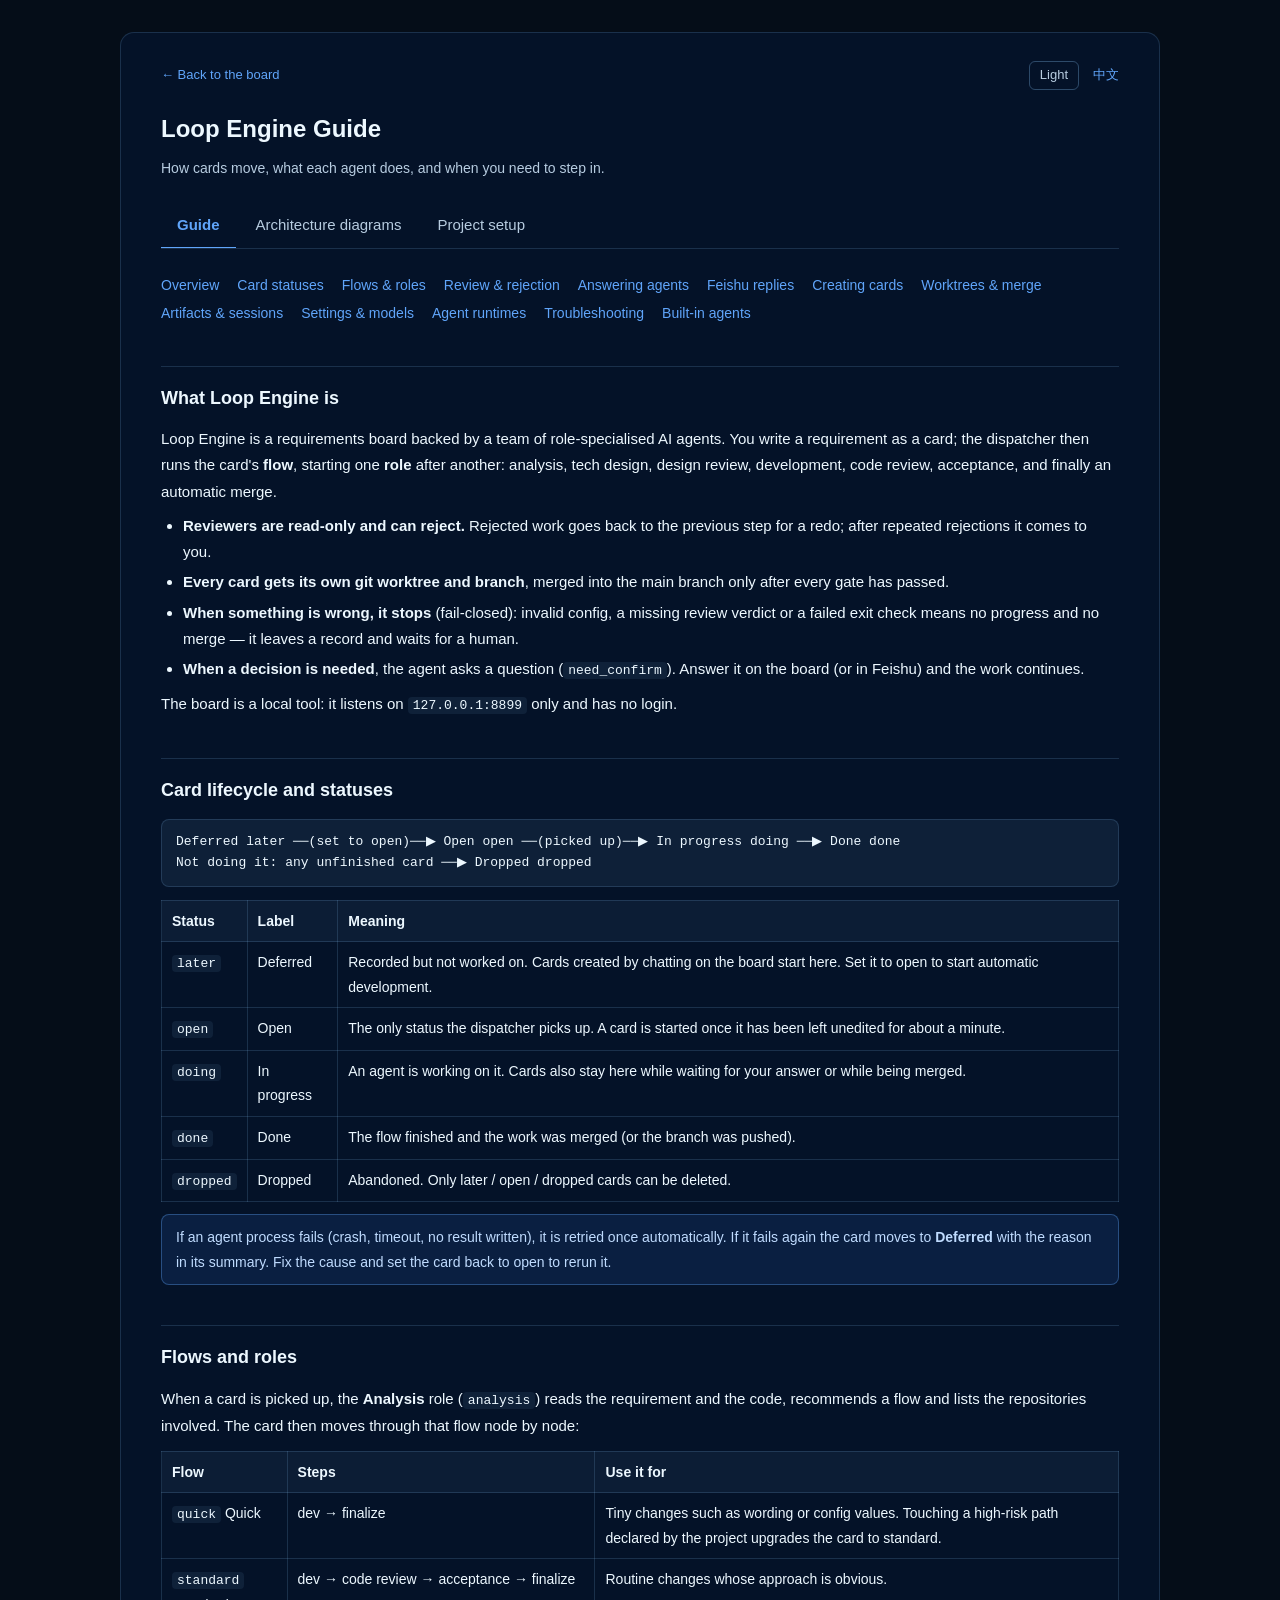
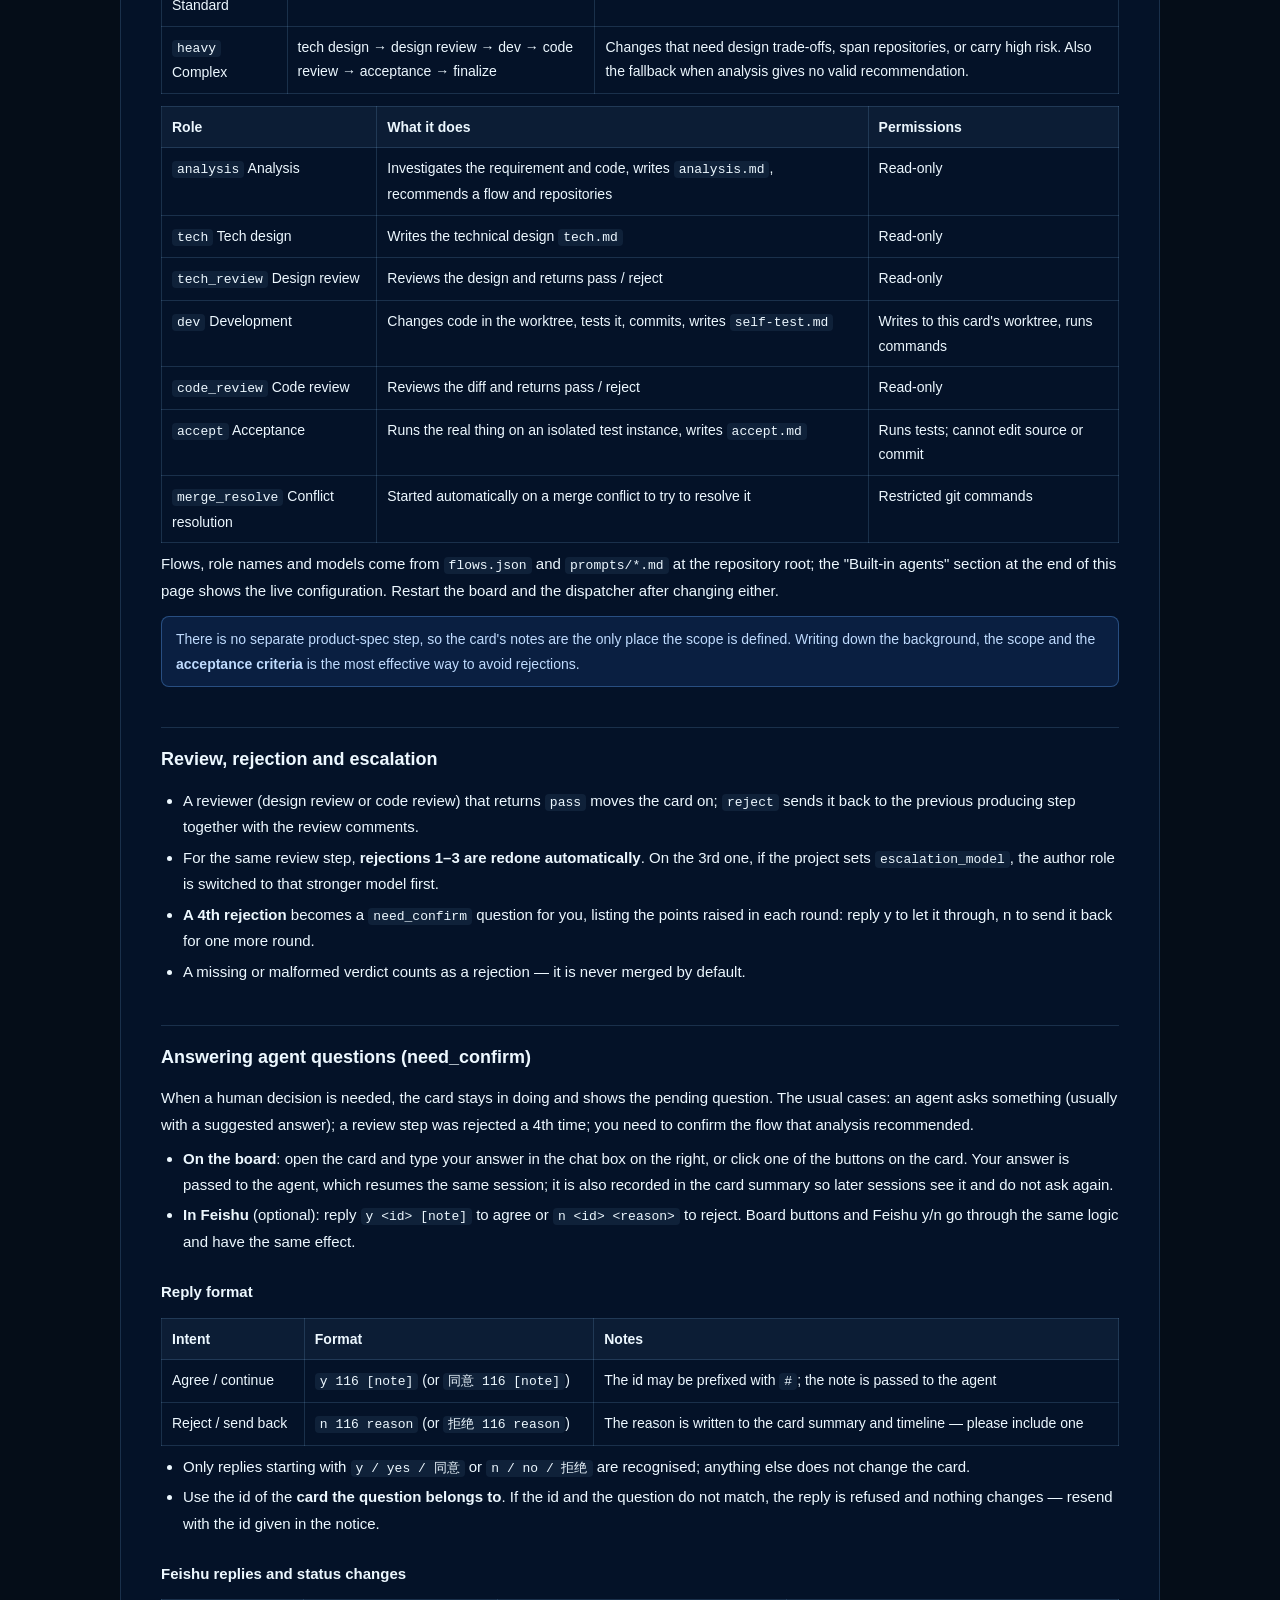
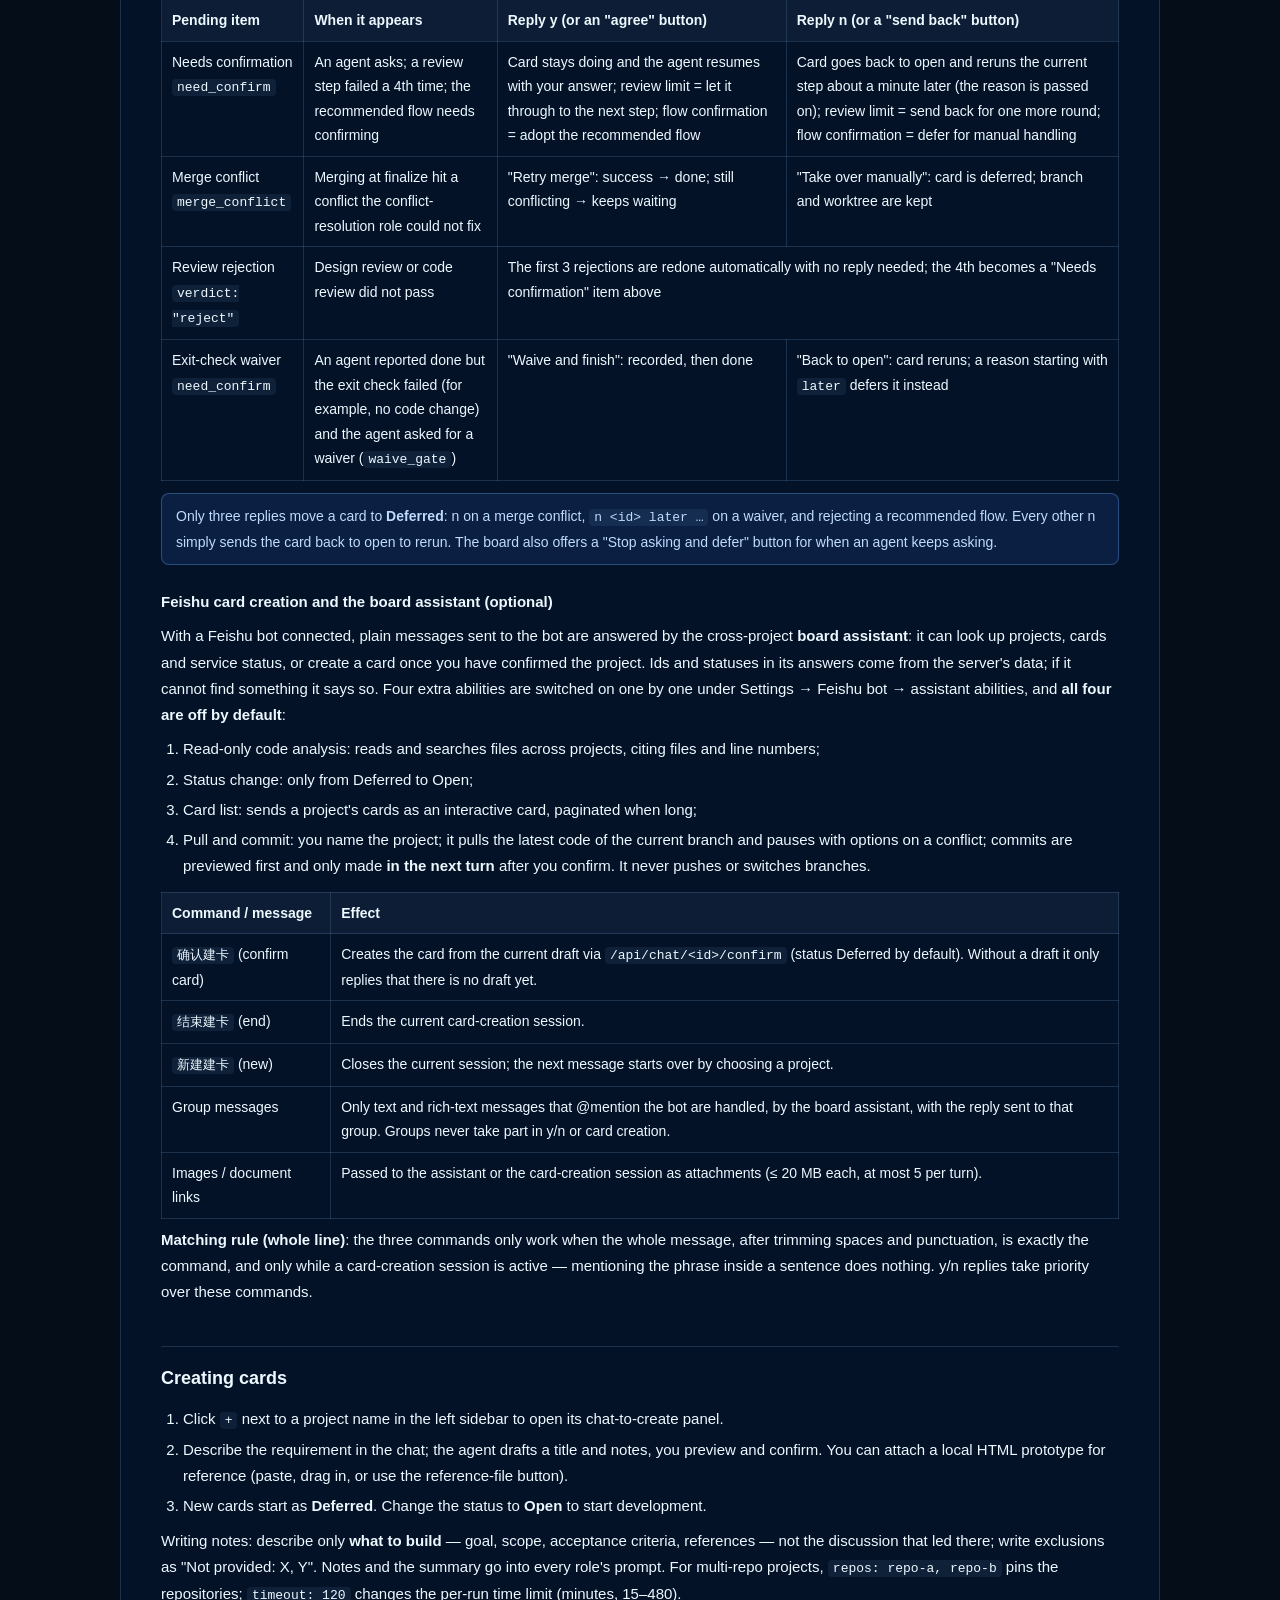
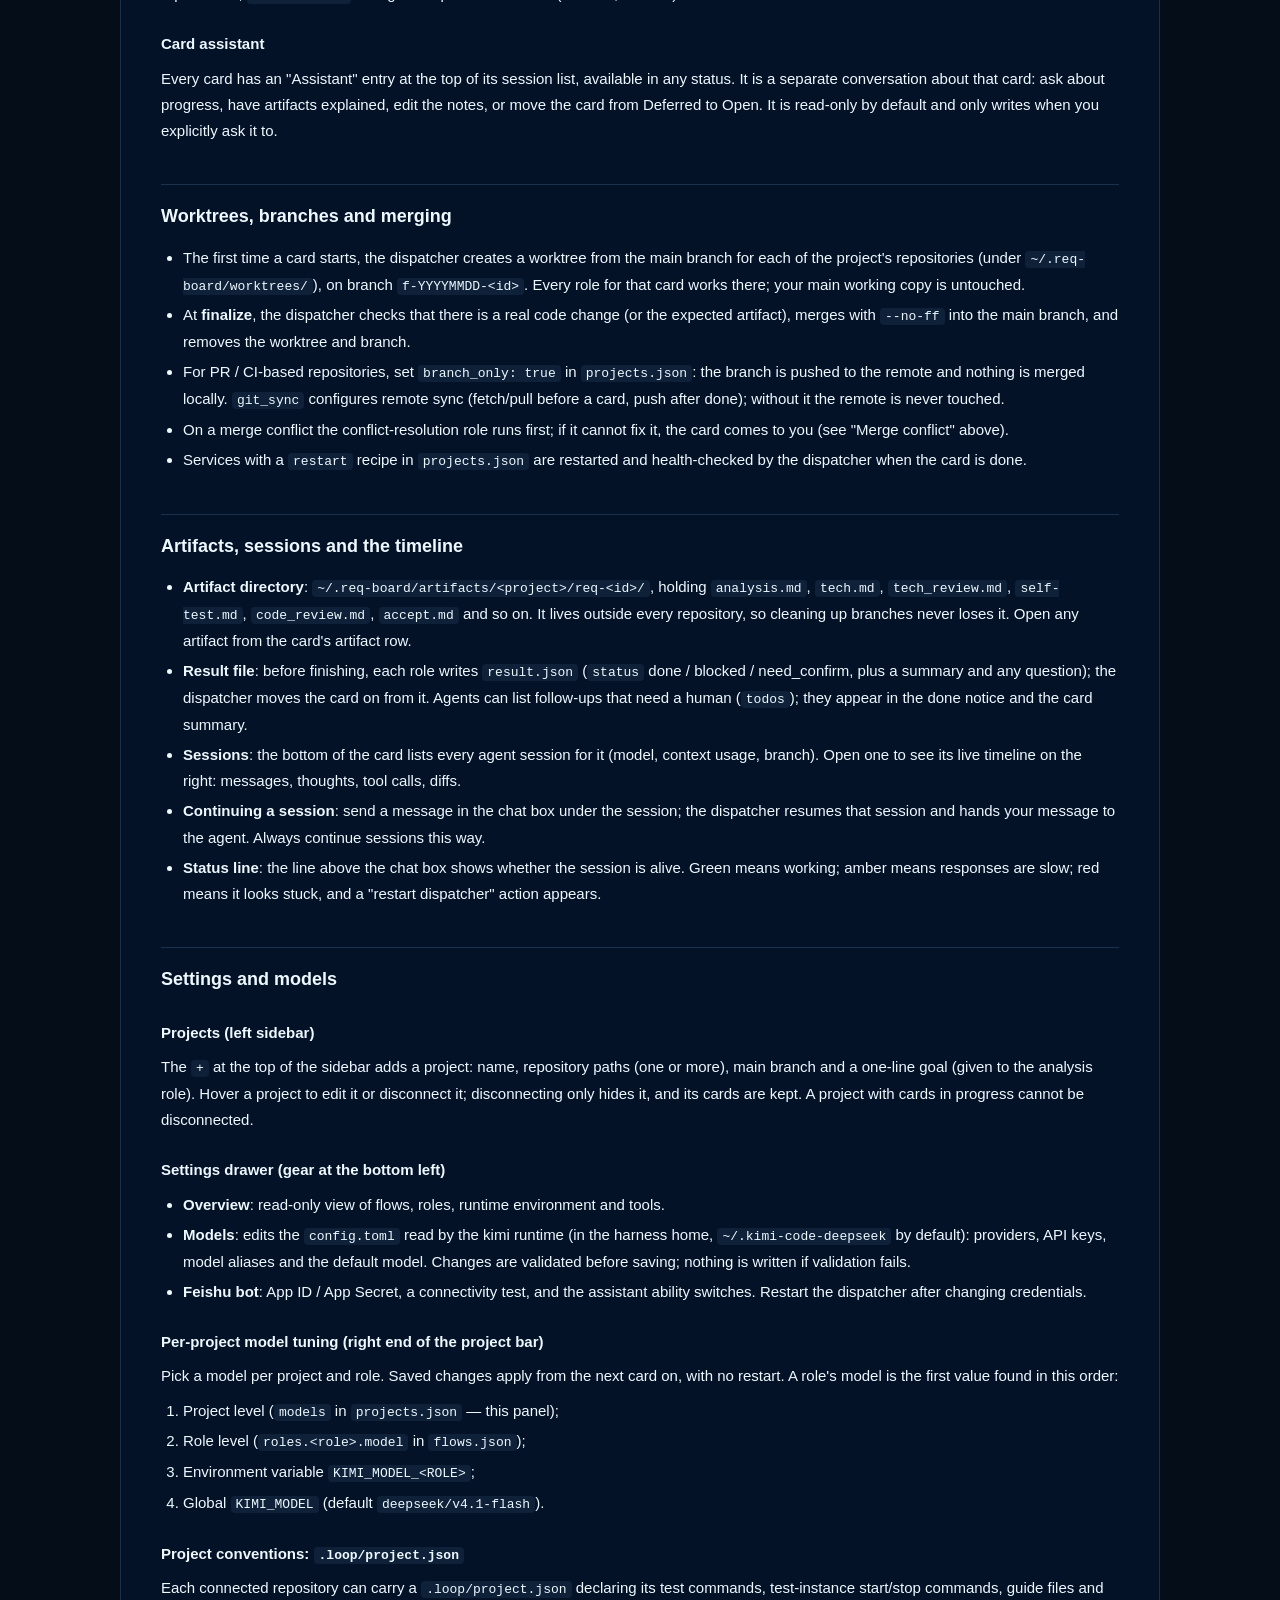
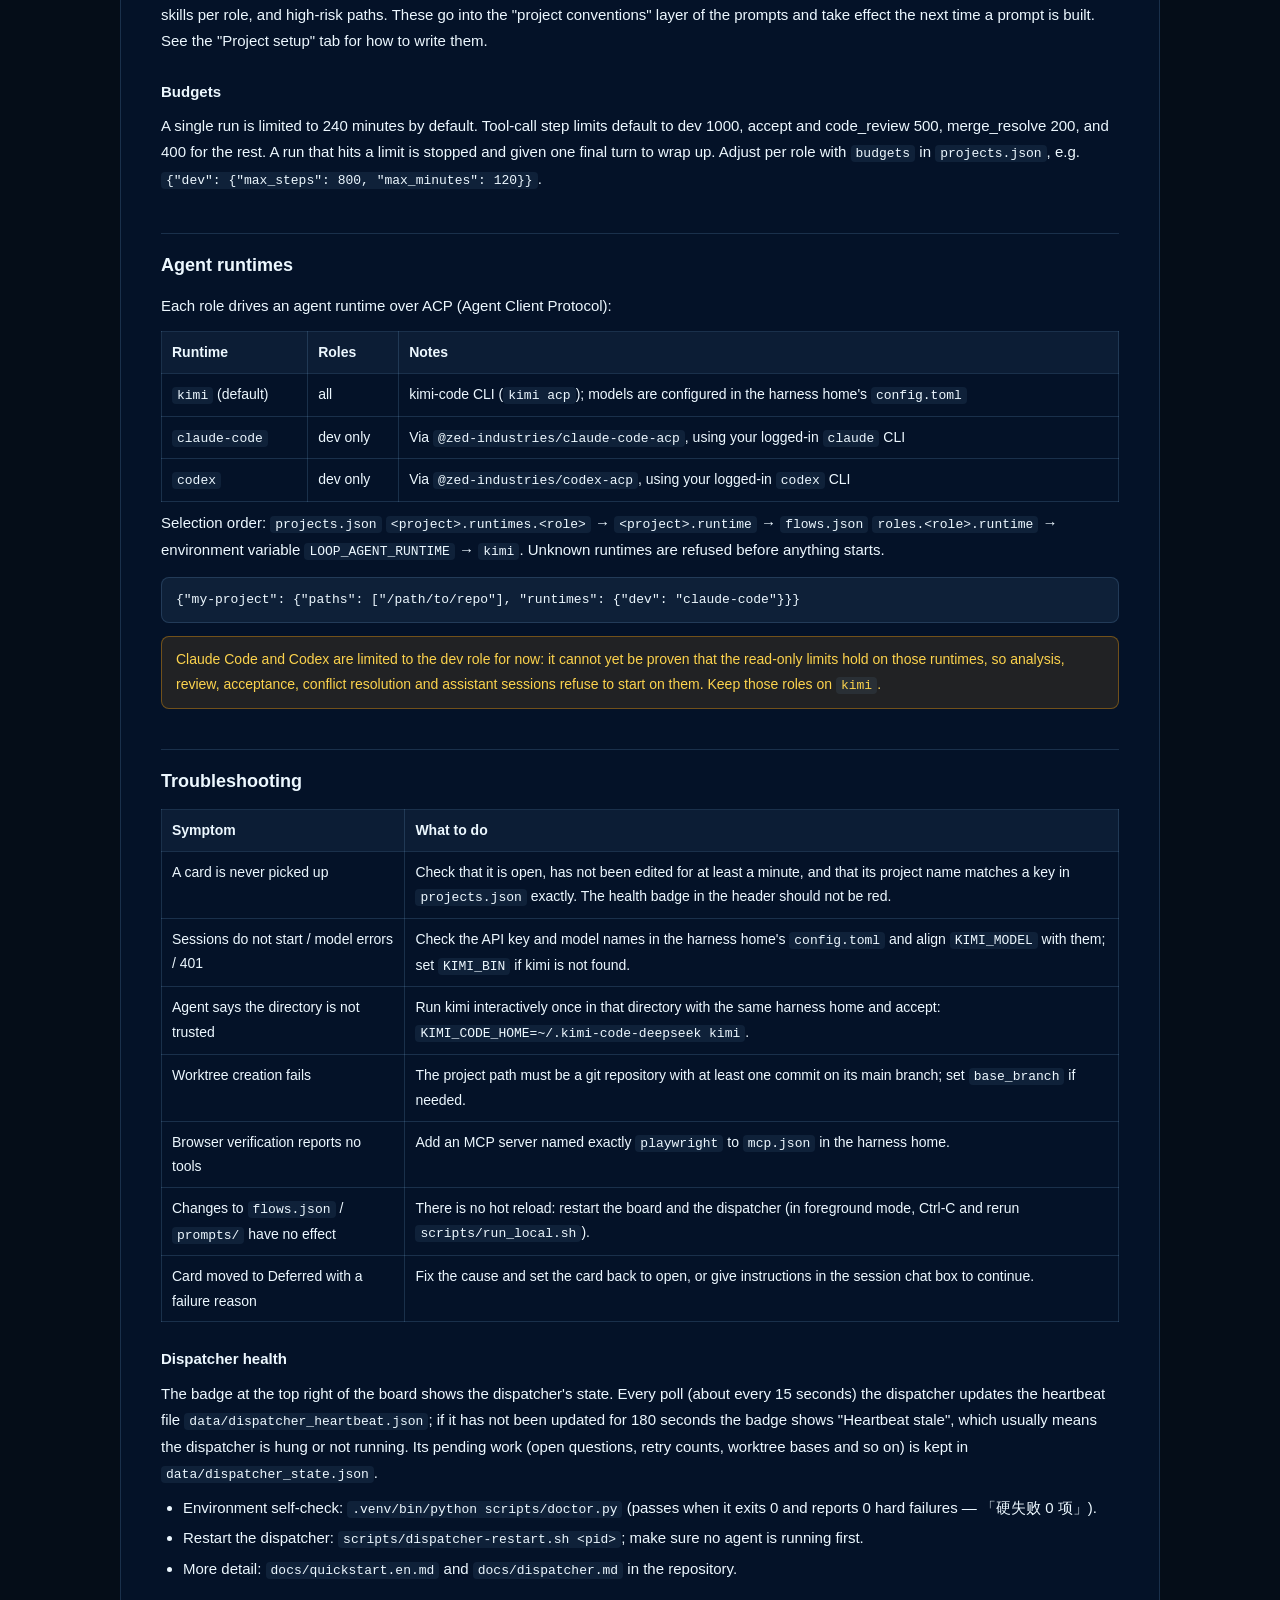
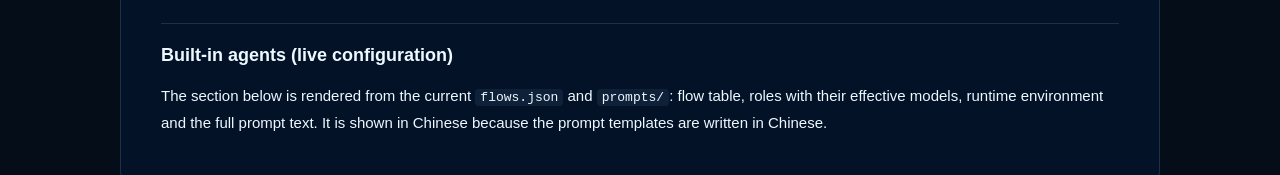
==== docs/guide.en.html @ 5ea54507 "重写操作指南与快速开始，新增英文版并让 /guide 按界面语言切换 - docs/guide.html 改为面向新用户的简明指南：卡片状态、三条流程与角色、评审打回与升级、   need_confi" ====
<!DOCTYPE html>
<html lang="en">
<head>
    <title>Loop Engine Guide</title>
    <meta charset="UTF-8">
    <meta name="viewport" content="width=device-width, initial-scale=1.0">
    <link rel="icon" href="data:,">
    <script>try{if(localStorage.getItem('reqBoardSkin')==='light')document.documentElement.dataset.skin='light';}catch(e){}</script>
    <style>
        /* 皮肤令牌：与看板一致——深色为默认，浅色由 localStorage.reqBoardSkin=light 切换（同一偏好键）。
           组件规则只经 var() 消费这里的令牌。 */
        :root {
            color-scheme: dark;
            --bg: #050d18;
            --surface: #041228;
            --border: rgba(141, 203, 255, 0.16);
            --border-strong: rgba(141, 203, 255, 0.3);
            --text: #edf8ff;
            --text-2: #b7cce0;
            --text-3: #718da7;
            --accent: #60a5fa;
            --accent-hover: #93c5fd;
            --on-accent: #ffffff;
            --code-bg: rgba(141, 203, 255, 0.08);
            --th-bg: rgba(141, 203, 255, 0.06);
            --note-bg: rgba(59, 130, 246, 0.12);
            --note-border: rgba(96, 165, 250, 0.35);
            --note-fg: #bfdbfe;
            --warn-bg: rgba(245, 158, 11, 0.12);
            --warn-border: rgba(245, 158, 11, 0.38);
            --warn-fg: #fcd34d;
        }
        :root[data-skin="light"] {
            color-scheme: light;
            --bg: #fafafa;
            --surface: #ffffff;
            --border: #e5e7eb;
            --border-strong: #d1d5db;
            --text: #111827;
            --text-2: #4b5563;
            --text-3: #9ca3af;
            --accent: #2563eb;
            --accent-hover: #1d4ed8;
            --code-bg: #f3f4f6;
            --th-bg: #f3f4f6;
            --note-bg: #eff6ff;
            --note-border: #bfdbfe;
            --note-fg: #1e40af;
            --warn-bg: #fffbeb;
            --warn-border: #fde68a;
            --warn-fg: #92400e;
        }
        * { box-sizing: border-box; }
        body {
            font-family: -apple-system, BlinkMacSystemFont, "Segoe UI", "PingFang SC", "Microsoft YaHei", sans-serif;
            background: var(--bg);
            color: var(--text);
            font-size: 15px;
            line-height: 1.75;
            margin: 0;
            padding: 32px 16px 64px;
        }
        .page {
            max-width: 1040px;
            margin: 0 auto;
            background: var(--surface);
            border: 1px solid var(--border);
            border-radius: 14px;
            padding: 28px 40px 40px;
        }
        .topbar { display: flex; align-items: center; justify-content: space-between; gap: 12px; flex-wrap: wrap; margin-bottom: 18px; font-size: 13px; }
        .topbar-right { display: flex; align-items: center; gap: 14px; }
        .skin-btn {
            font: inherit; font-size: 13px; color: var(--text-2); background: none; cursor: pointer;
            border: 1px solid var(--border-strong); border-radius: 6px; padding: 2px 10px;
        }
        .skin-btn:hover { color: var(--text); }
        h1 { font-size: 24px; margin: 0 0 6px; }
        .subtitle { color: var(--text-2); font-size: 14px; margin: 0 0 24px; }
        h2 {
            font-size: 18px;
            margin: 40px 0 12px;
            padding-top: 16px;
            border-top: 1px solid var(--border);
        }
        .tab-pane > h2:first-child { border-top: none; margin-top: 0; padding-top: 0; }
        h3 { font-size: 15px; margin: 24px 0 8px; }
        p { margin: 8px 0; }
        a { color: var(--accent); text-decoration: none; }
        a:hover { color: var(--accent-hover); text-decoration: underline; }
        table { width: 100%; border-collapse: collapse; margin: 12px 0 8px; font-size: 14px; }
        th, td { border: 1px solid var(--border); padding: 8px 10px; text-align: left; vertical-align: top; }
        th { background: var(--th-bg); font-weight: 600; white-space: nowrap; }
        /* 流程表（服务端注入，table.flows）「状态」列不折行 */
        .flows th:nth-child(4), .flows td:nth-child(4) { width: 76px; white-space: nowrap; }
        code {
            font-family: ui-monospace, SFMono-Regular, Menlo, Consolas, monospace;
            background: var(--code-bg);
            border-radius: 4px;
            padding: 1px 5px;
            font-size: 13px;
            overflow-wrap: break-word;
        }
        pre {
            background: var(--code-bg); border: 1px solid var(--border); border-radius: 8px;
            padding: 12px 14px; overflow-x: auto; line-height: 1.6; font-size: 13px; white-space: pre-wrap;
        }
        pre code { padding: 0; background: none; overflow-wrap: normal; }
        details { margin: 10px 0; }
        summary { cursor: pointer; font-weight: 600; }
        ul, ol { margin: 8px 0 8px 22px; padding: 0; }
        li { margin: 4px 0; }
        .note, .warn { border-radius: 8px; padding: 10px 14px; margin: 12px 0; font-size: 14px; border: 1px solid; }
        .note { background: var(--note-bg); border-color: var(--note-border); color: var(--note-fg); }
        .warn { background: var(--warn-bg); border-color: var(--warn-border); color: var(--warn-fg); }
        .toc { display: flex; flex-wrap: wrap; gap: 4px 18px; margin: 0 0 8px; font-size: 14px; }
        .lifecycle { font-family: ui-monospace, SFMono-Regular, Menlo, Consolas, monospace; white-space: pre; }
        /* 页内 tab：指南 / 架构图 / 项目配置 */
        .tabs { display: flex; gap: 4px; border-bottom: 1px solid var(--border); margin: 0 0 24px; overflow-x: auto; }
        .tab-btn {
            font: inherit; font-size: 15px; color: var(--text-2);
            background: none; border: none; border-bottom: 2px solid transparent;
            padding: 8px 16px; margin-bottom: -1px; cursor: pointer; flex-shrink: 0;
        }
        .tab-btn:hover { color: var(--text); }
        .tab-btn[aria-selected="true"] { color: var(--accent); border-bottom-color: var(--accent); font-weight: 600; }
        .tab-btn:focus-visible, .sub-btn:focus-visible, .skin-btn:focus-visible { outline: 2px solid var(--accent); outline-offset: 2px; }
        .tab-pane[hidden] { display: none; }
        .sub-tabs { display: flex; gap: 8px; margin: 0 0 12px; }
        .sub-btn {
            font: inherit; font-size: 13px; color: var(--text-2); background: var(--code-bg);
            border: 1px solid var(--border); border-radius: 6px; padding: 4px 12px; cursor: pointer;
        }
        .sub-btn[aria-pressed="true"] { color: var(--on-accent); background: var(--accent); border-color: var(--accent); }
        .diagram-frame {
            width: 100%; height: calc(100vh - 230px); min-height: 560px;
            border: 1px solid var(--border); border-radius: 8px; background: var(--surface);
        }
        .table-scroll { overflow-x: auto; }
        .prompt-guide table { min-width: 640px; }
        @media (max-width: 720px) {
            body { padding: 16px 0 32px; }
            .page { padding: 20px 16px 32px; border-radius: 0; border-left: none; border-right: none; }
            th, td { padding: 6px 8px; }
            .tabs { flex-wrap: wrap; }
            table { display: block; overflow-x: auto; }
        }
        /* 英文版：服务端注入的中文版块标题降为副标题，正文标题用上方英文 h2 */
        #agents { font-size: 13px; font-weight: 500; color: var(--text-3); border-top: none; margin: 0 0 12px; padding-top: 0; }
    </style>
</head>
<body>
    <div class="page">
        <div class="topbar">
            <a href="/">← Back to the board</a>
            <div class="topbar-right">
                <button class="skin-btn" id="skinBtn" type="button" data-light="Light" data-dark="Dark" aria-label="Toggle light / dark">Light</button>
                <a id="langLink" href="/guide?lang=zh" hreflang="zh-CN" lang="zh-CN">中文</a>
            </div>
        </div>
        <h1>Loop Engine Guide</h1>
        <p class="subtitle">How cards move, what each agent does, and when you need to step in.</p>

        <div class="tabs" role="tablist" aria-label="Guide contents">
            <button class="tab-btn" id="tab-guide" role="tab" aria-selected="true" aria-controls="pane-guide" type="button">Guide</button>
            <button class="tab-btn" id="tab-diagrams" role="tab" aria-selected="false" aria-controls="pane-diagrams" type="button">Architecture diagrams</button>
            <button class="tab-btn" id="tab-prompts" role="tab" aria-selected="false" aria-controls="pane-prompts" type="button">Project setup</button>
        </div>

        <div class="tab-pane" id="pane-guide" role="tabpanel" aria-labelledby="tab-guide">
        <nav class="toc" aria-label="Contents">
            <a href="#intro">Overview</a><a href="#status">Card statuses</a><a href="#flows-roles">Flows &amp; roles</a>
            <a href="#review">Review &amp; rejection</a><a href="#confirm">Answering agents</a><a href="#flow">Feishu replies</a>
            <a href="#create">Creating cards</a><a href="#merge">Worktrees &amp; merge</a><a href="#view">Artifacts &amp; sessions</a>
            <a href="#config">Settings &amp; models</a><a href="#runtimes">Agent runtimes</a><a href="#troubleshooting">Troubleshooting</a>
            <a href="#agents-live">Built-in agents</a>
        </nav>

        <h2 id="intro">What Loop Engine is</h2>
        <p>Loop Engine is a requirements board backed by a team of role-specialised AI agents. You write a requirement as a card; the dispatcher then runs the card's <b>flow</b>, starting one <b>role</b> after another: analysis, tech design, design review, development, code review, acceptance, and finally an automatic merge.</p>
        <ul>
            <li><b>Reviewers are read-only and can reject.</b> Rejected work goes back to the previous step for a redo; after repeated rejections it comes to you.</li>
            <li><b>Every card gets its own git worktree and branch</b>, merged into the main branch only after every gate has passed.</li>
            <li><b>When something is wrong, it stops</b> (fail-closed): invalid config, a missing review verdict or a failed exit check means no progress and no merge — it leaves a record and waits for a human.</li>
            <li><b>When a decision is needed</b>, the agent asks a question (<code>need_confirm</code>). Answer it on the board (or in Feishu) and the work continues.</li>
        </ul>
        <p>The board is a local tool: it listens on <code>127.0.0.1:8899</code> only and has no login.</p>

        <h2 id="status">Card lifecycle and statuses</h2>
        <pre class="lifecycle">Deferred later ──(set to open)──▶ Open open ──(picked up)──▶ In progress doing ──▶ Done done
Not doing it: any unfinished card ──▶ Dropped dropped</pre>
        <table>
            <tr><th>Status</th><th>Label</th><th>Meaning</th></tr>
            <tr><td><code>later</code></td><td>Deferred</td><td>Recorded but not worked on. Cards created by chatting on the board start here. Set it to open to start automatic development.</td></tr>
            <tr><td><code>open</code></td><td>Open</td><td>The only status the dispatcher picks up. A card is started once it has been left unedited for about a minute.</td></tr>
            <tr><td><code>doing</code></td><td>In progress</td><td>An agent is working on it. Cards also stay here while waiting for your answer or while being merged.</td></tr>
            <tr><td><code>done</code></td><td>Done</td><td>The flow finished and the work was merged (or the branch was pushed).</td></tr>
            <tr><td><code>dropped</code></td><td>Dropped</td><td>Abandoned. Only later / open / dropped cards can be deleted.</td></tr>
        </table>
        <div class="note">If an agent process fails (crash, timeout, no result written), it is retried once automatically. If it fails again the card moves to <b>Deferred</b> with the reason in its summary. Fix the cause and set the card back to open to rerun it.</div>

        <h2 id="flows-roles">Flows and roles</h2>
        <p>When a card is picked up, the <b>Analysis</b> role (<code>analysis</code>) reads the requirement and the code, recommends a flow and lists the repositories involved. The card then moves through that flow node by node:</p>
        <table>
            <tr><th>Flow</th><th>Steps</th><th>Use it for</th></tr>
            <tr><td><code>quick</code> Quick</td><td>dev → finalize</td><td>Tiny changes such as wording or config values. Touching a high-risk path declared by the project upgrades the card to standard.</td></tr>
            <tr><td><code>standard</code> Standard</td><td>dev → code review → acceptance → finalize</td><td>Routine changes whose approach is obvious.</td></tr>
            <tr><td><code>heavy</code> Complex</td><td>tech design → design review → dev → code review → acceptance → finalize</td><td>Changes that need design trade-offs, span repositories, or carry high risk. Also the fallback when analysis gives no valid recommendation.</td></tr>
        </table>
        <table>
            <tr><th>Role</th><th>What it does</th><th>Permissions</th></tr>
            <tr><td><code>analysis</code> Analysis</td><td>Investigates the requirement and code, writes <code>analysis.md</code>, recommends a flow and repositories</td><td>Read-only</td></tr>
            <tr><td><code>tech</code> Tech design</td><td>Writes the technical design <code>tech.md</code></td><td>Read-only</td></tr>
            <tr><td><code>tech_review</code> Design review</td><td>Reviews the design and returns pass / reject</td><td>Read-only</td></tr>
            <tr><td><code>dev</code> Development</td><td>Changes code in the worktree, tests it, commits, writes <code>self-test.md</code></td><td>Writes to this card's worktree, runs commands</td></tr>
            <tr><td><code>code_review</code> Code review</td><td>Reviews the diff and returns pass / reject</td><td>Read-only</td></tr>
            <tr><td><code>accept</code> Acceptance</td><td>Runs the real thing on an isolated test instance, writes <code>accept.md</code></td><td>Runs tests; cannot edit source or commit</td></tr>
            <tr><td><code>merge_resolve</code> Conflict resolution</td><td>Started automatically on a merge conflict to try to resolve it</td><td>Restricted git commands</td></tr>
        </table>
        <p>Flows, role names and models come from <code>flows.json</code> and <code>prompts/*.md</code> at the repository root; the "Built-in agents" section at the end of this page shows the live configuration. Restart the board and the dispatcher after changing either.</p>
        <div class="note">There is no separate product-spec step, so the card's notes are the only place the scope is defined. Writing down the background, the scope and the <b>acceptance criteria</b> is the most effective way to avoid rejections.</div>

        <h2 id="review">Review, rejection and escalation</h2>
        <ul>
            <li>A reviewer (design review or code review) that returns <code>pass</code> moves the card on; <code>reject</code> sends it back to the previous producing step together with the review comments.</li>
            <li>For the same review step, <b>rejections 1–3 are redone automatically</b>. On the 3rd one, if the project sets <code>escalation_model</code>, the author role is switched to that stronger model first.</li>
            <li><b>A 4th rejection</b> becomes a <code>need_confirm</code> question for you, listing the points raised in each round: reply y to let it through, n to send it back for one more round.</li>
            <li>A missing or malformed verdict counts as a rejection — it is never merged by default.</li>
        </ul>

        <h2 id="confirm">Answering agent questions (need_confirm)</h2>
        <p>When a human decision is needed, the card stays in doing and shows the pending question. The usual cases: an agent asks something (usually with a suggested answer); a review step was rejected a 4th time; you need to confirm the flow that analysis recommended.</p>
        <ul>
            <li><b>On the board</b>: open the card and type your answer in the chat box on the right, or click one of the buttons on the card. Your answer is passed to the agent, which resumes the same session; it is also recorded in the card summary so later sessions see it and do not ask again.</li>
            <li><b>In Feishu</b> (optional): reply <code>y &lt;id&gt; [note]</code> to agree or <code>n &lt;id&gt; &lt;reason&gt;</code> to reject. Board buttons and Feishu y/n go through the same logic and have the same effect.</li>
        </ul>
        <h3 id="format">Reply format</h3>
        <table>
            <tr><th>Intent</th><th>Format</th><th>Notes</th></tr>
            <tr><td>Agree / continue</td><td><code>y 116 [note]</code> (or <code>同意 116 [note]</code>)</td><td>The id may be prefixed with <code>#</code>; the note is passed to the agent</td></tr>
            <tr><td>Reject / send back</td><td><code>n 116 reason</code> (or <code>拒绝 116 reason</code>)</td><td>The reason is written to the card summary and timeline — please include one</td></tr>
        </table>
        <ul>
            <li>Only replies starting with <code>y / yes / 同意</code> or <code>n / no / 拒绝</code> are recognised; anything else does not change the card.</li>
            <li>Use the id of the <b>card the question belongs to</b>. If the id and the question do not match, the reply is refused and nothing changes — resend with the id given in the notice.</li>
        </ul>

        <h3 id="flow">Feishu replies and status changes</h3>
        <table>
            <tr><th>Pending item</th><th>When it appears</th><th>Reply y (or an "agree" button)</th><th>Reply n (or a "send back" button)</th></tr>
            <tr>
                <td>Needs confirmation<br><code>need_confirm</code></td>
                <td>An agent asks; a review step failed a 4th time; the recommended flow needs confirming</td>
                <td>Card stays doing and the agent resumes with your answer; review limit = let it through to the next step; flow confirmation = adopt the recommended flow</td>
                <td>Card goes back to open and reruns the current step about a minute later (the reason is passed on); review limit = send back for one more round; flow confirmation = defer for manual handling</td>
            </tr>
            <tr>
                <td>Merge conflict<br><code>merge_conflict</code></td>
                <td>Merging at finalize hit a conflict the conflict-resolution role could not fix</td>
                <td>"Retry merge": success → done; still conflicting → keeps waiting</td>
                <td>"Take over manually": card is deferred; branch and worktree are kept</td>
            </tr>
            <tr>
                <td>Review rejection<br><code>verdict: "reject"</code></td>
                <td>Design review or code review did not pass</td>
                <td colspan="2">The first 3 rejections are redone automatically with no reply needed; the 4th becomes a "Needs confirmation" item above</td>
            </tr>
            <tr>
                <td>Exit-check waiver<br><code>need_confirm</code></td>
                <td>An agent reported done but the exit check failed (for example, no code change) and the agent asked for a waiver (<code>waive_gate</code>)</td>
                <td>"Waive and finish": recorded, then done</td>
                <td>"Back to open": card reruns; a reason starting with <code>later</code> defers it instead</td>
            </tr>
        </table>
        <div class="note">Only three replies move a card to <b>Deferred</b>: n on a merge conflict, <code>n &lt;id&gt; later …</code> on a waiver, and rejecting a recommended flow. Every other n simply sends the card back to open to rerun. The board also offers a "Stop asking and defer" button for when an agent keeps asking.</div>

        <h3 id="feishu-chat">Feishu card creation and the board assistant (optional)</h3>
        <p>With a Feishu bot connected, plain messages sent to the bot are answered by the cross-project <b>board assistant</b>: it can look up projects, cards and service status, or create a card once you have confirmed the project. Ids and statuses in its answers come from the server's data; if it cannot find something it says so. Four extra abilities are switched on one by one under Settings → Feishu bot → assistant abilities, and <b>all four are off by default</b>:</p>
        <ol>
            <li>Read-only code analysis: reads and searches files across projects, citing files and line numbers;</li>
            <li>Status change: only from Deferred to Open;</li>
            <li>Card list: sends a project's cards as an interactive card, paginated when long;</li>
            <li>Pull and commit: you name the project; it pulls the latest code of the current branch and pauses with options on a conflict; commits are previewed first and only made <b>in the next turn</b> after you confirm. It never pushes or switches branches.</li>
        </ol>
        <table>
            <tr><th>Command / message</th><th>Effect</th></tr>
            <tr><td><code>确认建卡</code> (confirm card)</td><td>Creates the card from the current draft via <code>/api/chat/&lt;id&gt;/confirm</code> (status Deferred by default). Without a draft it only replies that there is no draft yet.</td></tr>
            <tr><td><code>结束建卡</code> (end)</td><td>Ends the current card-creation session.</td></tr>
            <tr><td><code>新建建卡</code> (new)</td><td>Closes the current session; the next message starts over by choosing a project.</td></tr>
            <tr><td>Group messages</td><td>Only text and rich-text messages that @mention the bot are handled, by the board assistant, with the reply sent to that group. Groups never take part in y/n or card creation.</td></tr>
            <tr><td>Images / document links</td><td>Passed to the assistant or the card-creation session as attachments (≤ 20 MB each, at most 5 per turn).</td></tr>
        </table>
        <p><b>Matching rule (whole line)</b>: the three commands only work when the whole message, after trimming spaces and punctuation, is exactly the command, and only while a card-creation session is active — mentioning the phrase inside a sentence does nothing. y/n replies take priority over these commands.</p>

        <h2 id="create">Creating cards</h2>
        <ol>
            <li>Click <code>+</code> next to a project name in the left sidebar to open its chat-to-create panel.</li>
            <li>Describe the requirement in the chat; the agent drafts a title and notes, you preview and confirm. You can attach a local HTML prototype for reference (paste, drag in, or use the reference-file button).</li>
            <li>New cards start as <b>Deferred</b>. Change the status to <b>Open</b> to start development.</li>
        </ol>
        <p>Writing notes: describe only <b>what to build</b> — goal, scope, acceptance criteria, references — not the discussion that led there; write exclusions as "Not provided: X, Y". Notes and the summary go into every role's prompt. For multi-repo projects, <code>repos: repo-a, repo-b</code> pins the repositories; <code>timeout: 120</code> changes the per-run time limit (minutes, 15–480).</p>
        <h3 id="assistant">Card assistant</h3>
        <p>Every card has an "Assistant" entry at the top of its session list, available in any status. It is a separate conversation about that card: ask about progress, have artifacts explained, edit the notes, or move the card from Deferred to Open. It is read-only by default and only writes when you explicitly ask it to.</p>

        <h2 id="merge">Worktrees, branches and merging</h2>
        <ul>
            <li>The first time a card starts, the dispatcher creates a worktree from the main branch for each of the project's repositories (under <code>~/.req-board/worktrees/</code>), on branch <code>f-YYYYMMDD-&lt;id&gt;</code>. Every role for that card works there; your main working copy is untouched.</li>
            <li>At <b>finalize</b>, the dispatcher checks that there is a real code change (or the expected artifact), merges with <code>--no-ff</code> into the main branch, and removes the worktree and branch.</li>
            <li>For PR / CI-based repositories, set <code>branch_only: true</code> in <code>projects.json</code>: the branch is pushed to the remote and nothing is merged locally. <code>git_sync</code> configures remote sync (fetch/pull before a card, push after done); without it the remote is never touched.</li>
            <li>On a merge conflict the conflict-resolution role runs first; if it cannot fix it, the card comes to you (see "Merge conflict" above).</li>
            <li>Services with a <code>restart</code> recipe in <code>projects.json</code> are restarted and health-checked by the dispatcher when the card is done.</li>
        </ul>

        <h2 id="view">Artifacts, sessions and the timeline</h2>
        <ul>
            <li><b>Artifact directory</b>: <code>~/.req-board/artifacts/&lt;project&gt;/req-&lt;id&gt;/</code>, holding <code>analysis.md</code>, <code>tech.md</code>, <code>tech_review.md</code>, <code>self-test.md</code>, <code>code_review.md</code>, <code>accept.md</code> and so on. It lives outside every repository, so cleaning up branches never loses it. Open any artifact from the card's artifact row.</li>
            <li><b>Result file</b>: before finishing, each role writes <code>result.json</code> (<code>status</code> done / blocked / need_confirm, plus a summary and any question); the dispatcher moves the card on from it. Agents can list follow-ups that need a human (<code>todos</code>); they appear in the done notice and the card summary.</li>
            <li><b>Sessions</b>: the bottom of the card lists every agent session for it (model, context usage, branch). Open one to see its live timeline on the right: messages, thoughts, tool calls, diffs.</li>
            <li><b>Continuing a session</b>: send a message in the chat box under the session; the dispatcher resumes that session and hands your message to the agent. Always continue sessions this way.</li>
            <li><b>Status line</b>: the line above the chat box shows whether the session is alive. Green means working; amber means responses are slow; red means it looks stuck, and a "restart dispatcher" action appears.</li>
        </ul>

        <h2 id="config">Settings and models</h2>
        <h3>Projects (left sidebar)</h3>
        <p>The <code>+</code> at the top of the sidebar adds a project: name, repository paths (one or more), main branch and a one-line goal (given to the analysis role). Hover a project to edit it or disconnect it; disconnecting only hides it, and its cards are kept. A project with cards in progress cannot be disconnected.</p>
        <h3>Settings drawer (gear at the bottom left)</h3>
        <ul>
            <li><b>Overview</b>: read-only view of flows, roles, runtime environment and tools.</li>
            <li><b>Models</b>: edits the <code>config.toml</code> read by the kimi runtime (in the harness home, <code>~/.kimi-code-deepseek</code> by default): providers, API keys, model aliases and the default model. Changes are validated before saving; nothing is written if validation fails.</li>
            <li><b>Feishu bot</b>: App ID / App Secret, a connectivity test, and the assistant ability switches. Restart the dispatcher after changing credentials.</li>
        </ul>
        <h3>Per-project model tuning (right end of the project bar)</h3>
        <p>Pick a model per project and role. Saved changes apply from the next card on, with no restart. A role's model is the first value found in this order:</p>
        <ol>
            <li>Project level (<code>models</code> in <code>projects.json</code> — this panel);</li>
            <li>Role level (<code>roles.&lt;role&gt;.model</code> in <code>flows.json</code>);</li>
            <li>Environment variable <code>KIMI_MODEL_&lt;ROLE&gt;</code>;</li>
            <li>Global <code>KIMI_MODEL</code> (default <code>deepseek/v4.1-flash</code>).</li>
        </ol>
        <h3>Project conventions: <code>.loop/project.json</code></h3>
        <p>Each connected repository can carry a <code>.loop/project.json</code> declaring its test commands, test-instance start/stop commands, guide files and skills per role, and high-risk paths. These go into the "project conventions" layer of the prompts and take effect the next time a prompt is built. See the "Project setup" tab for how to write them.</p>
        <h3>Budgets</h3>
        <p>A single run is limited to 240 minutes by default. Tool-call step limits default to dev 1000, accept and code_review 500, merge_resolve 200, and 400 for the rest. A run that hits a limit is stopped and given one final turn to wrap up. Adjust per role with <code>budgets</code> in <code>projects.json</code>, e.g. <code>{"dev": {"max_steps": 800, "max_minutes": 120}}</code>.</p>

        <h2 id="runtimes">Agent runtimes</h2>
        <p>Each role drives an agent runtime over ACP (Agent Client Protocol):</p>
        <table>
            <tr><th>Runtime</th><th>Roles</th><th>Notes</th></tr>
            <tr><td><code>kimi</code> (default)</td><td>all</td><td>kimi-code CLI (<code>kimi acp</code>); models are configured in the harness home's <code>config.toml</code></td></tr>
            <tr><td><code>claude-code</code></td><td>dev only</td><td>Via <code>@zed-industries/claude-code-acp</code>, using your logged-in <code>claude</code> CLI</td></tr>
            <tr><td><code>codex</code></td><td>dev only</td><td>Via <code>@zed-industries/codex-acp</code>, using your logged-in <code>codex</code> CLI</td></tr>
        </table>
        <p>Selection order: <code>projects.json</code> <code>&lt;project&gt;.runtimes.&lt;role&gt;</code> → <code>&lt;project&gt;.runtime</code> → <code>flows.json</code> <code>roles.&lt;role&gt;.runtime</code> → environment variable <code>LOOP_AGENT_RUNTIME</code> → <code>kimi</code>. Unknown runtimes are refused before anything starts.</p>
        <pre><code>{"my-project": {"paths": ["/path/to/repo"], "runtimes": {"dev": "claude-code"}}}</code></pre>
        <div class="warn">Claude Code and Codex are limited to the dev role for now: it cannot yet be proven that the read-only limits hold on those runtimes, so analysis, review, acceptance, conflict resolution and assistant sessions refuse to start on them. Keep those roles on <code>kimi</code>.</div>

        <h2 id="troubleshooting">Troubleshooting</h2>
        <table>
            <tr><th>Symptom</th><th>What to do</th></tr>
            <tr><td>A card is never picked up</td><td>Check that it is open, has not been edited for at least a minute, and that its project name matches a key in <code>projects.json</code> exactly. The health badge in the header should not be red.</td></tr>
            <tr><td>Sessions do not start / model errors / 401</td><td>Check the API key and model names in the harness home's <code>config.toml</code> and align <code>KIMI_MODEL</code> with them; set <code>KIMI_BIN</code> if kimi is not found.</td></tr>
            <tr><td>Agent says the directory is not trusted</td><td>Run kimi interactively once in that directory with the same harness home and accept: <code>KIMI_CODE_HOME=~/.kimi-code-deepseek kimi</code>.</td></tr>
            <tr><td>Worktree creation fails</td><td>The project path must be a git repository with at least one commit on its main branch; set <code>base_branch</code> if needed.</td></tr>
            <tr><td>Browser verification reports no tools</td><td>Add an MCP server named exactly <code>playwright</code> to <code>mcp.json</code> in the harness home.</td></tr>
            <tr><td>Changes to <code>flows.json</code> / <code>prompts/</code> have no effect</td><td>There is no hot reload: restart the board and the dispatcher (in foreground mode, Ctrl-C and rerun <code>scripts/run_local.sh</code>).</td></tr>
            <tr><td>Card moved to Deferred with a failure reason</td><td>Fix the cause and set the card back to open, or give instructions in the session chat box to continue.</td></tr>
        </table>
        <h3 id="dispatcher-state">Dispatcher health</h3>
        <p>The badge at the top right of the board shows the dispatcher's state. Every poll (about every 15 seconds) the dispatcher updates the heartbeat file <code>data/dispatcher_heartbeat.json</code>; if it has not been updated for 180 seconds the badge shows "Heartbeat stale", which usually means the dispatcher is hung or not running. Its pending work (open questions, retry counts, worktree bases and so on) is kept in <code>data/dispatcher_state.json</code>.</p>
        <ul>
            <li>Environment self-check: <code>.venv/bin/python scripts/doctor.py</code> (passes when it exits 0 and reports 0 hard failures — 「硬失败 0 项」).</li>
            <li>Restart the dispatcher: <code>scripts/dispatcher-restart.sh &lt;pid&gt;</code>; make sure no agent is running first.</li>
            <li>More detail: <code>docs/quickstart.en.md</code> and <code>docs/dispatcher.md</code> in the repository.</li>
        </ul>

        <h2 id="agents-live">Built-in agents (live configuration)</h2>
        <p>The section below is rendered from the current <code>flows.json</code> and <code>prompts/</code>: flow table, roles with their effective models, runtime environment and the full prompt text. It is shown in Chinese because the prompt templates are written in Chinese.</p>
        <!-- builtin-agents-section -->
        </div>

        <div class="tab-pane" id="pane-diagrams" role="tabpanel" aria-labelledby="tab-diagrams" hidden>
            <div class="sub-tabs">
                <button class="sub-btn" type="button" data-src="/guide/diagrams/loop-architecture.html" aria-pressed="true">Architecture</button>
                <button class="sub-btn" type="button" data-src="/guide/diagrams/loop-dispatch-flow.html" aria-pressed="false">Dispatch flow</button>
            </div>
            <iframe class="diagram-frame" id="diagram-frame" title="Loop Engine architecture and dispatch diagrams"></iframe>
            <p class="subtitle" style="margin-top:10px;">Zoom, search and switch themes inside the diagram. Labels are in Chinese; sources are in <code>docs/diagrams/src/*.json</code>.</p>
        </div>

        <div class="tab-pane prompt-guide" id="pane-prompts" role="tabpanel" aria-labelledby="tab-prompts" hidden>
            <h2 id="prompts">Project setup: make agents follow your project's rules</h2>
            <p>When you connect a project, write down in its own repository what already exists, how to extend it, the business boundaries and how to verify work. Each card then only says what to do this time and how to accept it. You do not need to change Loop Engine's global role templates. The examples below use a <b>hypothetical ERP platform gaining a new module</b>; replace paths, module names and scripts with your project's real ones.</p>
            <nav class="toc" aria-label="Project setup sections">
                <a href="#prompt-layers">What goes where</a><a href="#prompt-starter">Onboarding order</a>
                <a href="#prompt-manifest">Manifest</a><a href="#prompt-guides">Guides</a>
                <a href="#prompt-skills">Skills</a><a href="#prompt-task">Card example</a>
                <a href="#prompt-roles">What each role reads</a><a href="#prompt-resume">Resuming after rule changes</a>
                <a href="#prompt-checklist">Pre-flight checklist</a>
            </nav>

            <h2 id="prompt-layers">1. What goes where</h2>
            <p><b>Long-lived facts and constraints go in guides, reusable procedures go in skills, this card's goal and acceptance go on the card.</b></p>
            <div class="table-scroll"><table>
                <tr><th>Layer</th><th>Where</th><th>Contents</th></tr>
                <tr><td>Common protocol</td><td>Built into the engine (common tail, role capabilities)</td><td>Result contract, tool permissions, write boundaries, process safety. Leave it alone when onboarding a project.</td></tr>
                <tr><td>Role duties</td><td><code>prompts/&lt;role&gt;.md</code>, <code>flows.json</code></td><td>Inputs, outputs and duties of each role; shared across projects, no project specifics.</td></tr>
                <tr><td>Project conventions</td><td>The repo's <code>AGENTS.md</code>, <code>.loop/project.json</code>, <code>.loop/guides/*.md</code></td><td>Project purpose, framework and module map, business terms, data red lines, how to test and deploy.</td></tr>
                <tr><td>Scenario skills</td><td><code>.loop/skills/&lt;name&gt;.md</code>, attached via <code>skills.&lt;role&gt;</code> in the manifest</td><td>Repeatable checklists and evidence formats.</td></tr>
                <tr><td>This requirement</td><td>Card <code>title</code> and <code>notes</code></td><td>Behaviour, scope, acceptance scenarios, reference paths.</td></tr>
            </table></div>
            <ul>
                <li>Putting a file in <code>.loop/guides/</code> does not load it; it must be registered in the manifest.</li>
                <li>Guides are filtered by <code>roles</code> (omit it for all roles); skills are attached per role.</li>
                <li>Each guide or skill is capped at <b>4000 characters</b> in the prompt; the rest is cut. Put key rules first and link to longer docs in the repo.</li>
                <li><code>AGENTS.md</code> is not inlined — the prompt only tells the agent to read it first — so keep it short.</li>
            </ul>

            <h2 id="prompt-starter">2. Onboarding order</h2>
            <ol>
                <li><b>Check the baseline</b>: repository path, remote and main branch are right; set <code>base_branch</code> in project management.</li>
                <li><b>Map the framework</b>: pick a similar module already in production and note the real entry points for layers, routes, menus, permissions and migrations.</li>
                <li><b>Write stable rules</b>: business and extension boundaries for everyone go into guides; short red lines and pointers go into <code>AGENTS.md</code>; register commands and guides in the manifest.</li>
                <li><b>Prove the environment</b>: install, start, health check and tests all work against an isolated test database.</li>
                <li><b>Write the first card</b>: use the format below and start with one well-scoped card to exercise the whole pipeline.</li>
            </ol>
            <pre><code>erp-platform/
  AGENTS.md                         # short rules and pointers
  .loop/project.json                # commands, guide roles, skill roles
  .loop/guides/business.md           # business terms and lasting constraints
  .loop/guides/framework.md          # existing capabilities, extension points, reference module
  .loop/guides/validation.md         # acceptance and regression standard
  .loop/guides/instance.md           # isolated instance, test DB, how changes take effect
  .loop/skills/erp-module.md         # reusable steps for adding a module
  docs/platform/module-map.md        # details: linked from guides, read on demand</code></pre>

            <h2 id="prompt-manifest">3. Project manifest</h2>
            <p>Register the following in the repository's <code>.loop/project.json</code>. The <code>scripts/test*.sh</code> in the example must exist in your project; <code>&lt;port&gt;</code> is just a placeholder for the agent.</p>
            <details open><summary><code>.loop/project.json</code> example</summary>
            <pre><code id="prompt-manifest-example">{
  "version": 1,
  "commands": {
    "test": "bash scripts/test.sh",
    "test_affected": "bash scripts/test-module.sh &lt;module&gt;"
  },
  "instance": {
    "start": "bash scripts/test-instance.sh start &lt;port&gt;",
    "stop": "bash scripts/test-instance.sh stop &lt;port&gt;",
    "status": "bash scripts/test-instance.sh status &lt;port&gt;",
    "healthcheck": "curl --fail http://127.0.0.1:&lt;port&gt;/health",
    "port_range": [9100, 9199]
  },
  "guides": {
    "business": {"file": ".loop/guides/business.md"},
    "framework": {"file": ".loop/guides/framework.md"},
    "validation": {
      "file": ".loop/guides/validation.md",
      "roles": ["analysis", "tech", "tech_review", "dev", "code_review", "accept"]
    },
    "instance": {
      "file": ".loop/guides/instance.md",
      "roles": ["dev", "accept"]
    }
  },
  "skills": {
    "tech": ["erp-module"],
    "dev": ["erp-module"],
    "code_review": ["erp-module"],
    "accept": ["erp-module"]
  },
  "high_risk_paths": ["src/auth/", "src/tenancy/", "src/workflow/", "src/migrations/"],
  "agents_md": {"max_lines": 150, "max_chars": 12000}
}</code></pre></details>
            <p><code>roles</code> uses the real role ids from <code>flows.json</code>. A quick-flow card that touches a <code>high_risk_paths</code> prefix is upgraded to the standard flow. <code>projects.json</code> stays on the machine running Loop Engine (paths, models, budgets, restart recipes); <code>.loop/</code> is committed with the project. All fields: <code>docs/project-manifest.md</code> in the repository.</p>

            <h2 id="prompt-guides">4. Guides: facts, boundaries and where the evidence is</h2>
            <p>Start each guide with what it covers and the baseline it was checked against. Make rules concrete — what to reuse, where to find it, when to stop — rather than "follow best practices", which nobody can verify.</p>
            <details><summary><code>AGENTS.md</code> short rules example</summary><pre><code># ERP platform
New modules are added inside the existing platform; framework capabilities and extension points: .loop/guides/framework.md.
Business terms: .loop/guides/business.md; acceptance standard: .loop/guides/validation.md.
New modules reuse the existing layering, components, permission and tenant mechanisms; the verified purchase-order module is the reference.
Do not edit the framework core, third-party dependencies or generated directories; if unavoidable, report the impact and ask first.
Never connect to or modify production data. Schema changes use incremental migrations; never drop and recreate tables.
Work only inside this card's worktree; do not push, merge to main or change card status.
On conflicting permission, tenant, amount or workflow semantics, report need_confirm and cite the sources.</code></pre></details>
            <details><summary><code>.loop/guides/business.md</code> business boundaries example</summary><pre><code id="prompt-business-example"># Business boundaries (all erp-platform modules)
Baseline: fill in the branch and commit you checked; recheck these facts when maintaining.
A tenant is the data-isolation unit; an organisation is a business unit inside a tenant. Never mix them up.
Modules reuse the platform's users, organisations, permissions, numbering, attachments, workflow and audit services.
Purchase request states and approval actions: docs/domain/purchase-request.md.
Amount precision, currency and rounding reuse the platform's current implementation; cite the real files.
Not provided: cross-tenant queries, taking effect without approval, automatic edits to historical documents.
Cancel, withdraw and duplicate-submit semantics not defined in the requirement: ask before developing.
Verify these semantics against the real ERP; example terms are not business facts.</code></pre></details>
            <details><summary><code>.loop/guides/framework.md</code> framework extension example</summary><pre><code id="prompt-framework-example"># Platform extension conventions (erp-platform)
Baseline and framework version: fill in the branch, commit, framework name and verified version.
Reference module: purchase orders; paths and call chain in docs/platform/reference-module.md.
Module map: docs/platform/module-map.md; each entry gives the real file, class or registration point.
New modules keep the existing page → API layer → application service → data access boundaries.
Menus, permission points, tenant filters, dictionaries, attachments, numbering, approval and audit use the platform's shared capabilities.
Do not build another login, permission or approval engine or a parallel UI component set; do not patch third-party dependencies.
New entities use the existing base classes and isolation rules; new endpoints use the existing response, error and transaction conventions.
Use the platform's migration mechanism; state defaults, compatibility with existing data and how to recover from failure.
Before developing, locate an existing end-to-end implementation and confirm extension points from code, not from docs alone.
If the shared capabilities cannot cover this card, write down the gap, impact and options, and ask before implementing.</code></pre></details>
            <details><summary><code>.loop/guides/validation.md</code> shared acceptance standard example</summary><pre><code id="prompt-validation-example"># Module acceptance and regression (erp-platform)
Acceptance baseline: this card's notes + the confirmed requirement doc + current project conventions.
Test the happy path, invalid input, unauthorised access and cross-tenant access of the new module.
Test duplicate submits, concurrent approvals and state conflicts; check failed transactions leave no partial writes.
Check amount precision, numbering, audit records and compatibility with existing data.
Regress purchase orders and any shared permission or workflow endpoints touched; record cases and results.
For UI changes, use a real browser on an isolated instance: menu → list → create → submit → approve/reject.
SQL, API and UI results must agree; each role only runs checks its tools allow.
Record the code baseline, commands, instance URL, samples, expected vs actual results and anything not covered.
Dev records evidence in self-test.md, acceptance re-checks independently in accept.md; never mark unrun checks as passed.
Reviewers name the violated constraint or acceptance criterion, with location and how to reproduce.</code></pre></details>
            <details><summary><code>.loop/guides/instance.md</code> test environment example</summary><pre><code id="prompt-instance-example"># Isolated testing and how changes take effect (erp-platform)
Start this worktree's instance with the manifest instance commands; check port and process ownership first.
Use a dedicated test database and synthetic tenants; never production connection strings or real customer data.
Connection details come from protected local config; prompts, cards and the repo only name the config, never secrets.
The start script must isolate port, database and file directories; the stop script only cleans this instance.
Fill in dependent services, how to get test accounts, seed data and the real healthcheck steps.
Only restart your own test instance; shared or production processes are handled by the deployer with explicit approval.
State when backend, frontend, migration and workflow-config changes take effect, who triggers them and how to verify.
If the instance cannot start, record what is missing and list it as not covered; never claim a browser check was done.</code></pre></details>

            <h2 id="prompt-skills">5. Skills: repeatable methods</h2>
            <p>Guides answer "what is this project and what must be respected"; skills answer "for this kind of task, which steps to follow". A project skill replaces a global skill of the same name entirely. Missing skills are skipped with a log line, so check them when onboarding.</p>
            <details><summary><code>.loop/skills/erp-module.md</code> example</summary><pre><code id="prompt-skill-example"># ERP module extension checklist
1. Read AGENTS.md, the framework/business/validation guides and this card's notes.
2. Using the reference module, locate the entity, API, service, page, route, menu and permission registration points.
3. List "new in this card / reused / not involved", with file or endpoint evidence.
4. Check tenant, organisation, data permissions, transactions, idempotency, workflow, audit and migration compatibility.
5. Dev implements through the existing extension points and runs tests; read-only roles only verify and report.
6. Map every acceptance criterion in the notes to its implementation and test evidence; mark anything not run.
7. Write to the artifact path for your role; paths and the result JSON contract are as injected at runtime.
On undefined business semantics, framework-core changes or permission conflicts, report need_confirm.</code></pre></details>

            <h2 id="prompt-task">6. The card only says what to do this time</h2>
            <details open><summary>Card example</summary><pre><code>title: Add a purchase request module to the ERP platform

notes:
Goal: employees within a tenant can create purchase requests and submit them through the existing workflow.
Scope: list, detail, create, edit draft, submit, approve, reject and search.
Reuse: existing users/organisations, permissions, numbering, attachments, workflow and audit.
Rules: only the author can edit a draft; submitted requests are read-only; rejected ones can be edited and resubmitted.
Permissions: use the platform's permission registration; requesters and approvers follow existing organisation rules.
Not provided: cross-tenant sharing, stock deduction, payment, bulk import of historical documents.
References: .loop/guides/framework.md; docs/domain/purchase-request.md.
Acceptance:
1. An authorised user opens the module from the existing menu, creates a request with two lines and saves a draft.
2. Submitting starts the existing workflow; states and audit records after approve/reject match the requirement doc.
3. Unauthorised roles cannot call the endpoints or use the buttons; another tenant cannot read or change the request.
4. Purchase orders and the shared capabilities touched pass regression, with reproducible evidence.
Takes effect: migration, backend deploy and frontend release follow the project's deploy guide, triggered by the deployer.</code></pre></details>
            <div class="warn"><code>notes</code> and <code>summary</code> go into every role's prompt. Do not put review verdicts, discussion history or secrets there; review comments belong in review artifacts.</div>

            <h2 id="prompt-roles">7. Give every role the same yardstick</h2>
            <div class="table-scroll"><table>
                <tr><th>Role</th><th>Needs</th><th>Should leave behind</th></tr>
                <tr><td><code>analysis</code></td><td>Business, framework and validation guides; the card's goal</td><td>Existing capabilities, boundaries, risks and unknowns with code references; a recommended flow</td></tr>
                <tr><td><code>tech / tech_review</code></td><td>The same, plus the analysis</td><td>Extension points, reuse/new list, data and permission design, regression scope</td></tr>
                <tr><td><code>dev</code></td><td>Shared guides, module skill, instance guide, upstream artifacts</td><td>Code, self-test report, a test for each acceptance criterion, anything not covered</td></tr>
                <tr><td><code>code_review</code></td><td>Shared guides, module skill, design and diff</td><td>Exact locations that break a constraint and what would fix them</td></tr>
                <tr><td><code>accept</code></td><td>Acceptance standard, module skill, instance guide, self-test evidence</td><td>End-to-end evidence on an isolated instance and regression results</td></tr>
            </table></div>

            <h2 id="prompt-resume">8. Resuming after rule changes</h2>
            <p>A new session gets the full prompt; a resumed session only gets a short continuation message and is <b>not guaranteed</b> to see guides, skills or card notes you just changed. When you continue after changing rules, say so explicitly in the board's chat box: which files changed, the confirmed goal, the remaining work — and ask the agent to re-read those rules first. When rules conflict, the agent should report <code>need_confirm</code>.</p>

            <h2 id="prompt-checklist">9. Pre-flight checklist for the first card</h2>
            <ul>
                <li>Repository path, remote and <code>base_branch</code> are right; endpoints and directories named in the guides exist.</li>
                <li>The manifest is valid JSON; every guide and skill file exists with the right name and roles, and key content fits in 4000 characters.</li>
                <li>Test commands run inside a worktree; test instances isolate port, database and directories; no production credentials reach the prompt.</li>
                <li>The card has scope, exclusions, reproducible acceptance criteria and how the change takes effect.</li>
                <li>Run <code>.venv/bin/python scripts/doctor.py</code> to check the manifest format.</li>
            </ul>
        </div>
    </div>
    <script>
        (function () {
            var tabGuide = document.getElementById('tab-guide');
            var tabDiagrams = document.getElementById('tab-diagrams');
            var tabPrompts = document.getElementById('tab-prompts');
            var paneGuide = document.getElementById('pane-guide');
            var paneDiagrams = document.getElementById('pane-diagrams');
            var panePrompts = document.getElementById('pane-prompts');
            var tabs = [tabGuide, tabDiagrams, tabPrompts];
            var panes = [paneGuide, paneDiagrams, panePrompts];
            var frame = document.getElementById('diagram-frame');
            var subBtns = paneDiagrams.querySelectorAll('.sub-btn');
            var base = location.pathname + location.search;   // 保留 ?lang=，切 tab 不丢语言

            function loadDiagram(btn) {
                subBtns.forEach(function (b) { b.setAttribute('aria-pressed', b === btn ? 'true' : 'false'); });
                var src = btn.getAttribute('data-src');
                if (frame.getAttribute('src') !== src) frame.setAttribute('src', src);
            }
            function show(which) {
                tabs.forEach(function (tab, index) {
                    var selected = tab.id === 'tab-' + which;
                    tab.setAttribute('aria-selected', selected ? 'true' : 'false');
                    panes[index].hidden = !selected;
                });
                if (which === 'diagrams' && !frame.getAttribute('src')) loadDiagram(subBtns[0]);
            }
            function fromHash(scroll) {
                var id;
                try { id = decodeURIComponent((location.hash || '').slice(1)); }
                catch (e) { return; }
                if (!id) { show('guide'); return; }
                if (id === 'diagrams') { show('diagrams'); return; }
                // 先显示锚点所属页签，再滚动；深链接可能落在原本 hidden 的页签内
                var target = document.getElementById(id);
                if (!target) return;
                panes.forEach(function (pane, index) {
                    if (!pane.contains(target)) return;
                    var wasHidden = pane.hidden;
                    show(tabs[index].id.slice(4));
                    if (scroll || wasHidden) target.scrollIntoView();
                });
            }
            tabGuide.addEventListener('click', function () { show('guide'); history.replaceState(null, '', base); });
            tabDiagrams.addEventListener('click', function () { show('diagrams'); history.replaceState(null, '', base + '#diagrams'); });
            tabPrompts.addEventListener('click', function () { show('prompts'); history.replaceState(null, '', base + '#prompts'); });
            subBtns.forEach(function (b) { b.addEventListener('click', function () { loadDiagram(b); }); });
            window.addEventListener('hashchange', function () { fromHash(true); });
            fromHash(false);

            // 语言切换：带上当前锚点，切过去仍停在同一节
            var langLink = document.getElementById('langLink');
            langLink.addEventListener('click', function () {
                langLink.setAttribute('href', langLink.getAttribute('href').split('#')[0] + location.hash);
            });

            // 明暗切换：与看板共用 reqBoardSkin 偏好
            var skinBtn = document.getElementById('skinBtn');
            var root = document.documentElement;
            function paintSkinBtn() {
                var light = root.dataset.skin === 'light';
                skinBtn.textContent = light ? skinBtn.getAttribute('data-dark') : skinBtn.getAttribute('data-light');
            }
            skinBtn.addEventListener('click', function () {
                var light = root.dataset.skin !== 'light';
                if (light) root.dataset.skin = 'light'; else delete root.dataset.skin;
                try { localStorage.setItem('reqBoardSkin', light ? 'light' : 'dark'); } catch (e) { /* 隐私模式：仅本页生效 */ }
                paintSkinBtn();
            });
            paintSkinBtn();
        })();
    </script>
</body>
</html>
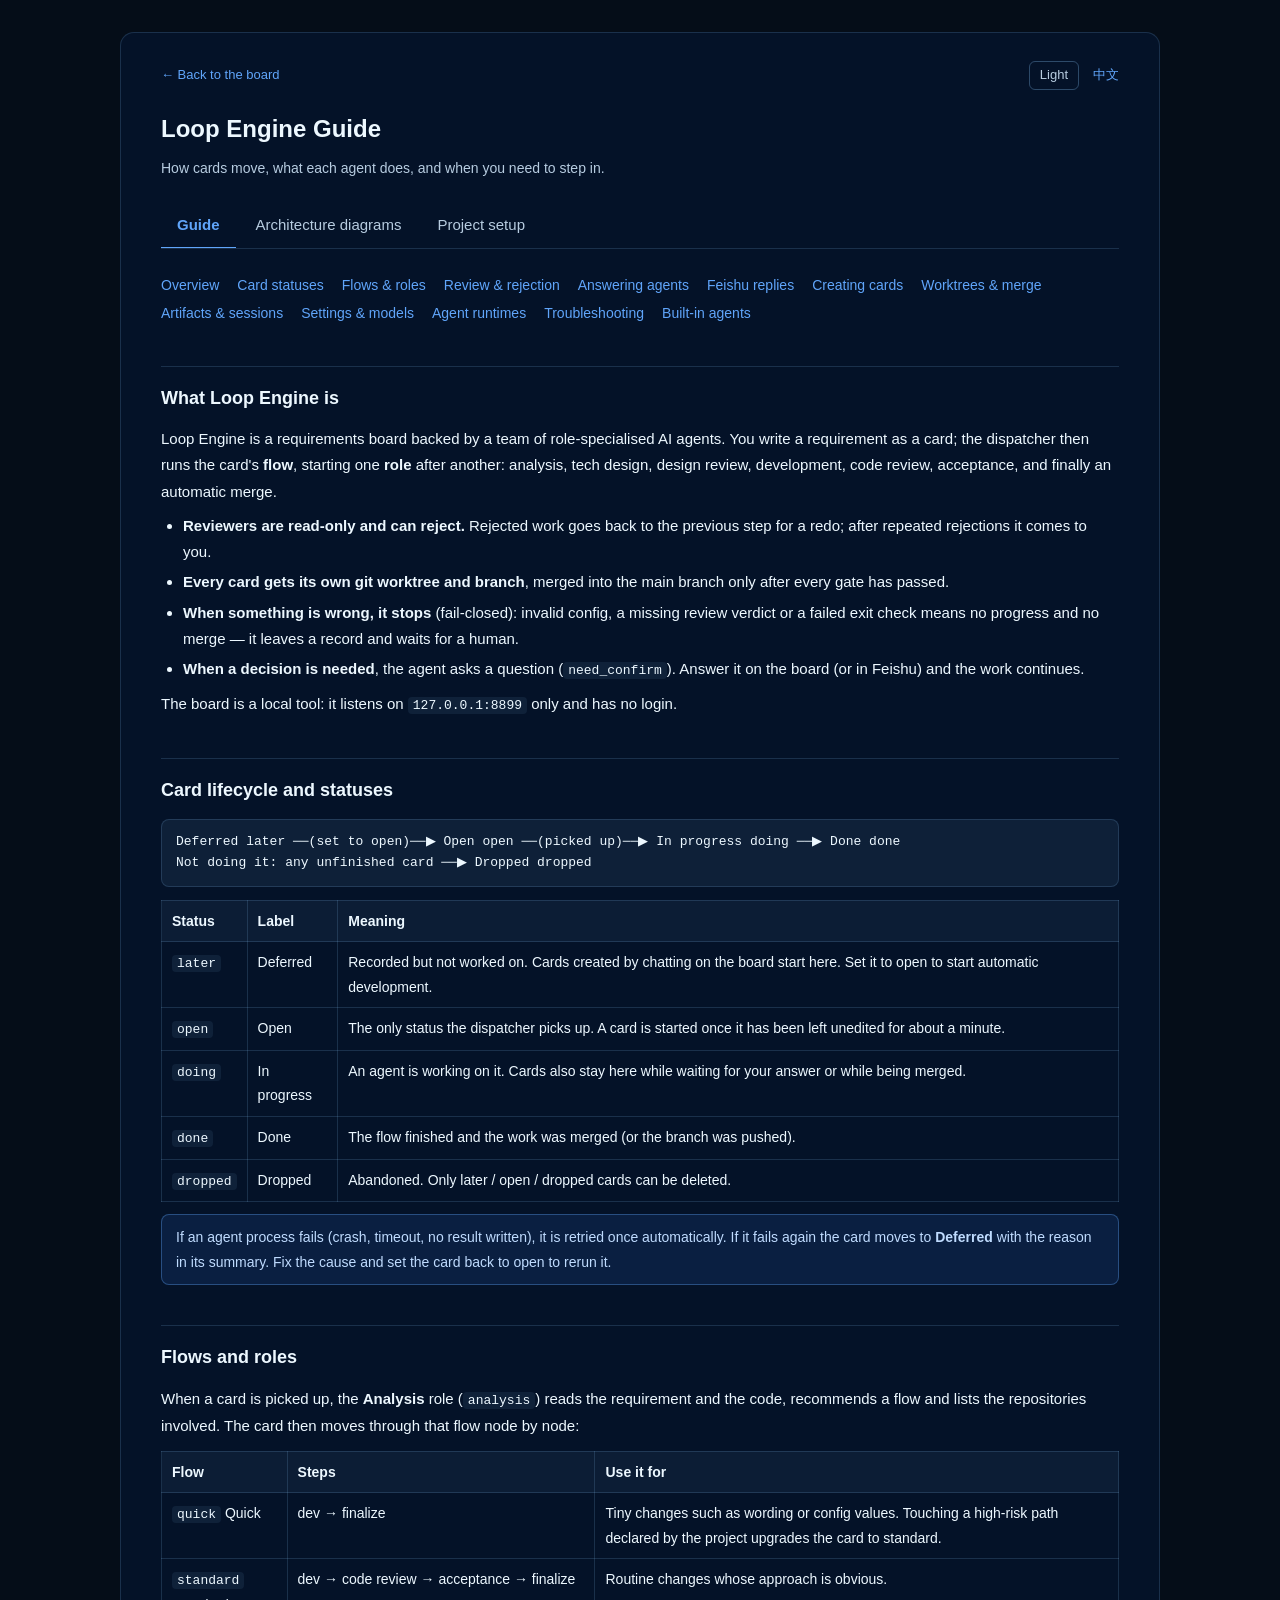
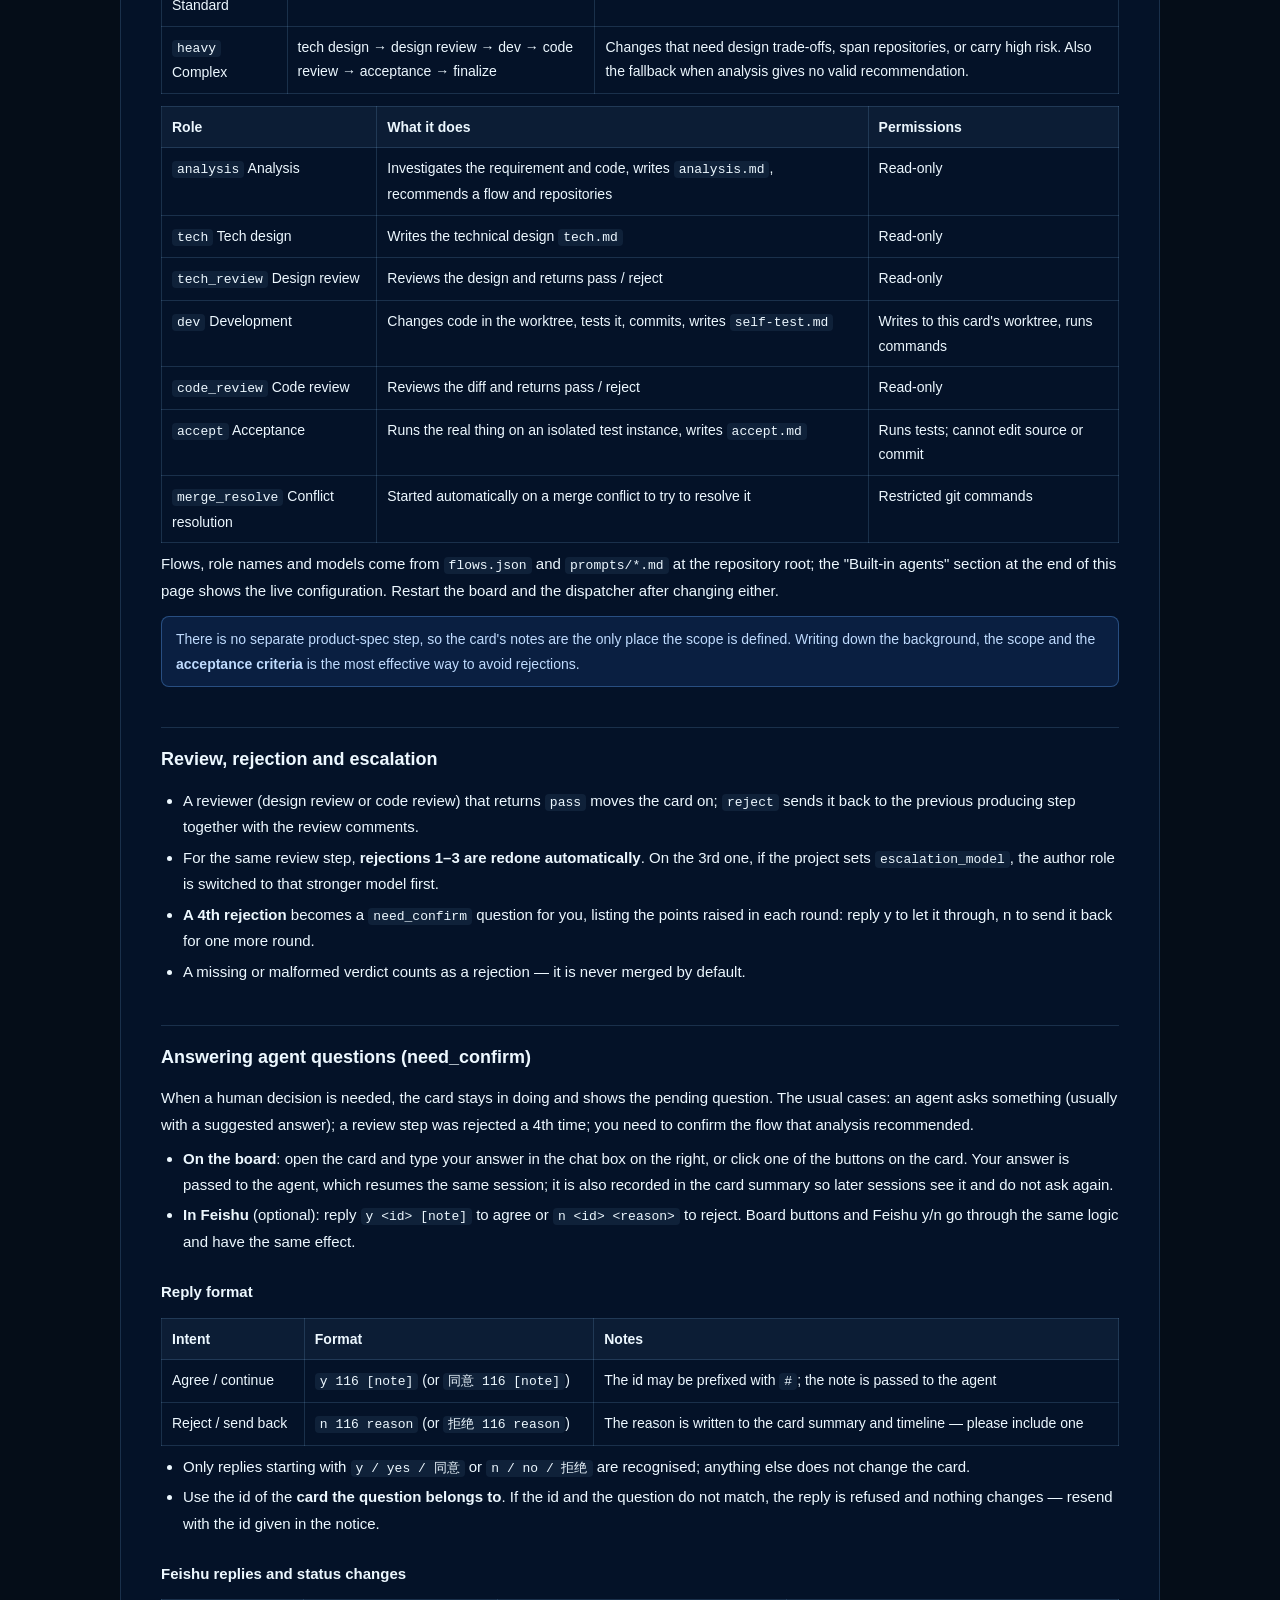
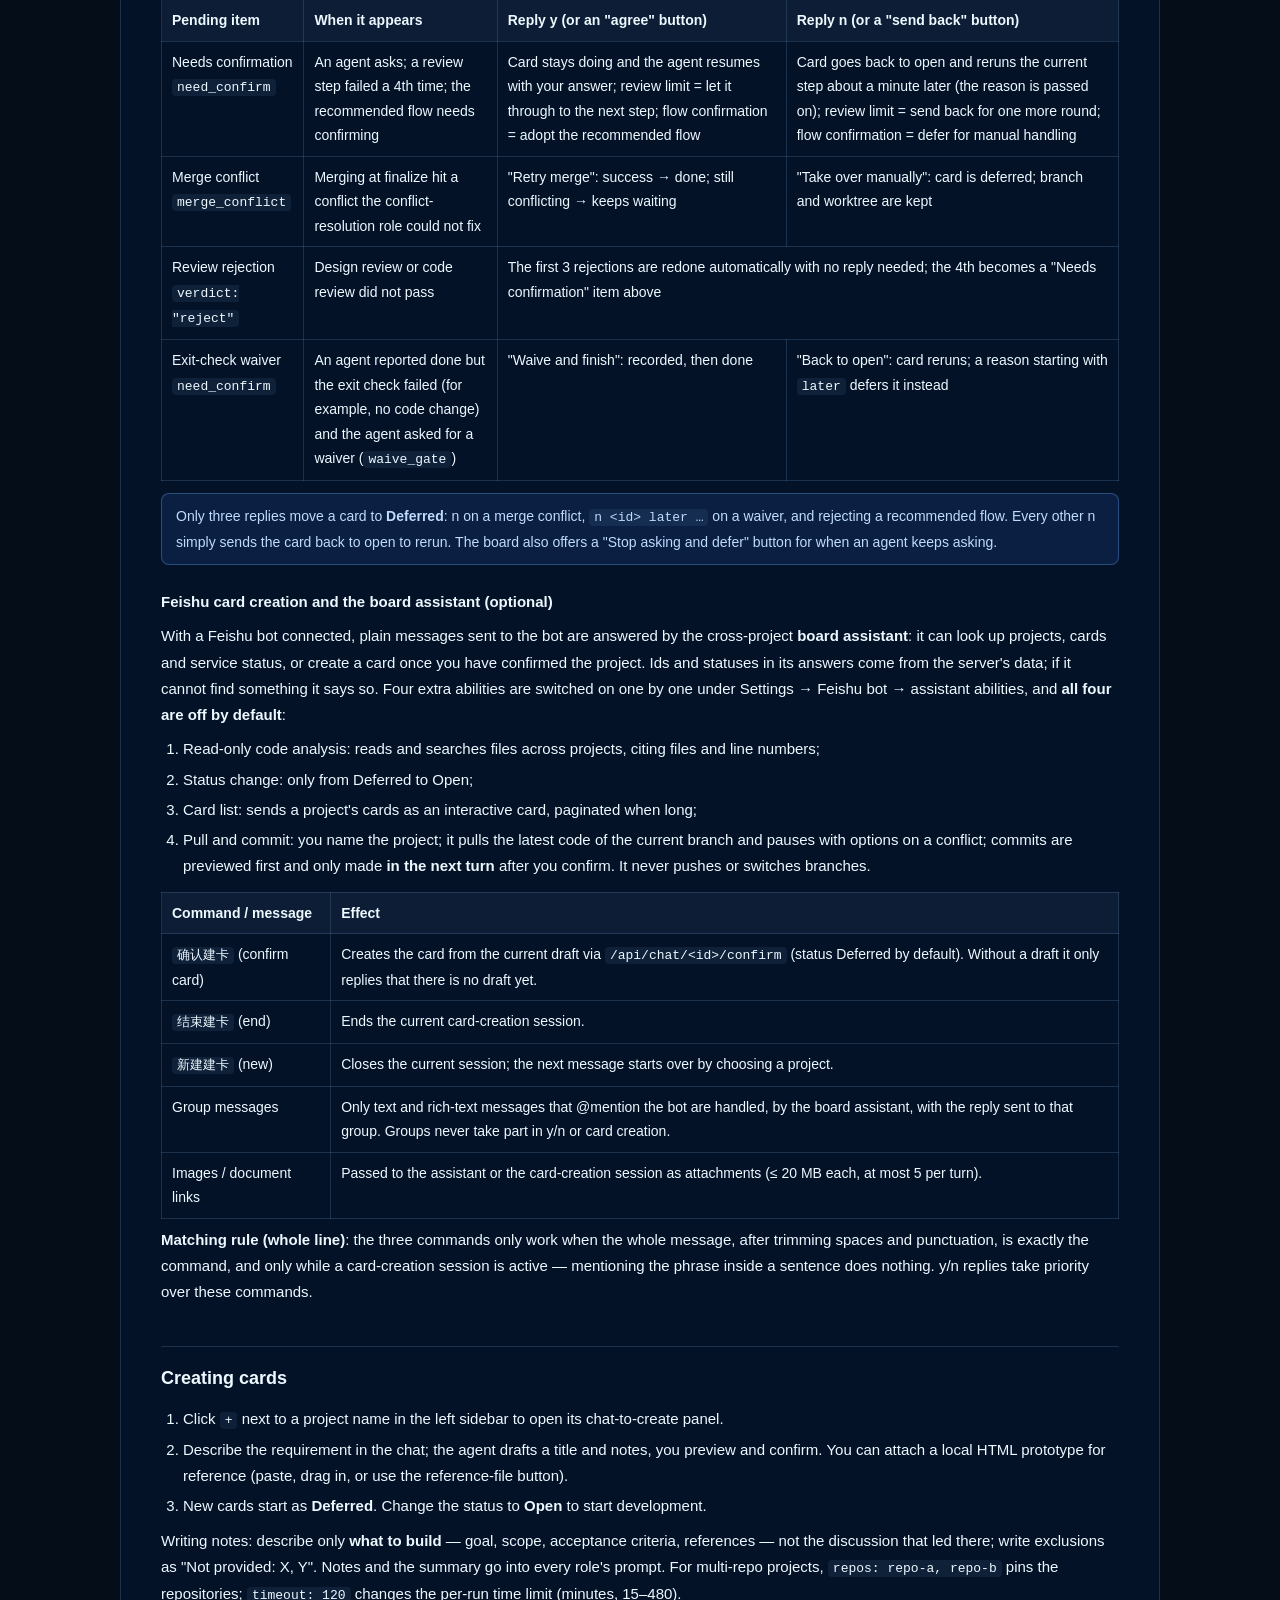
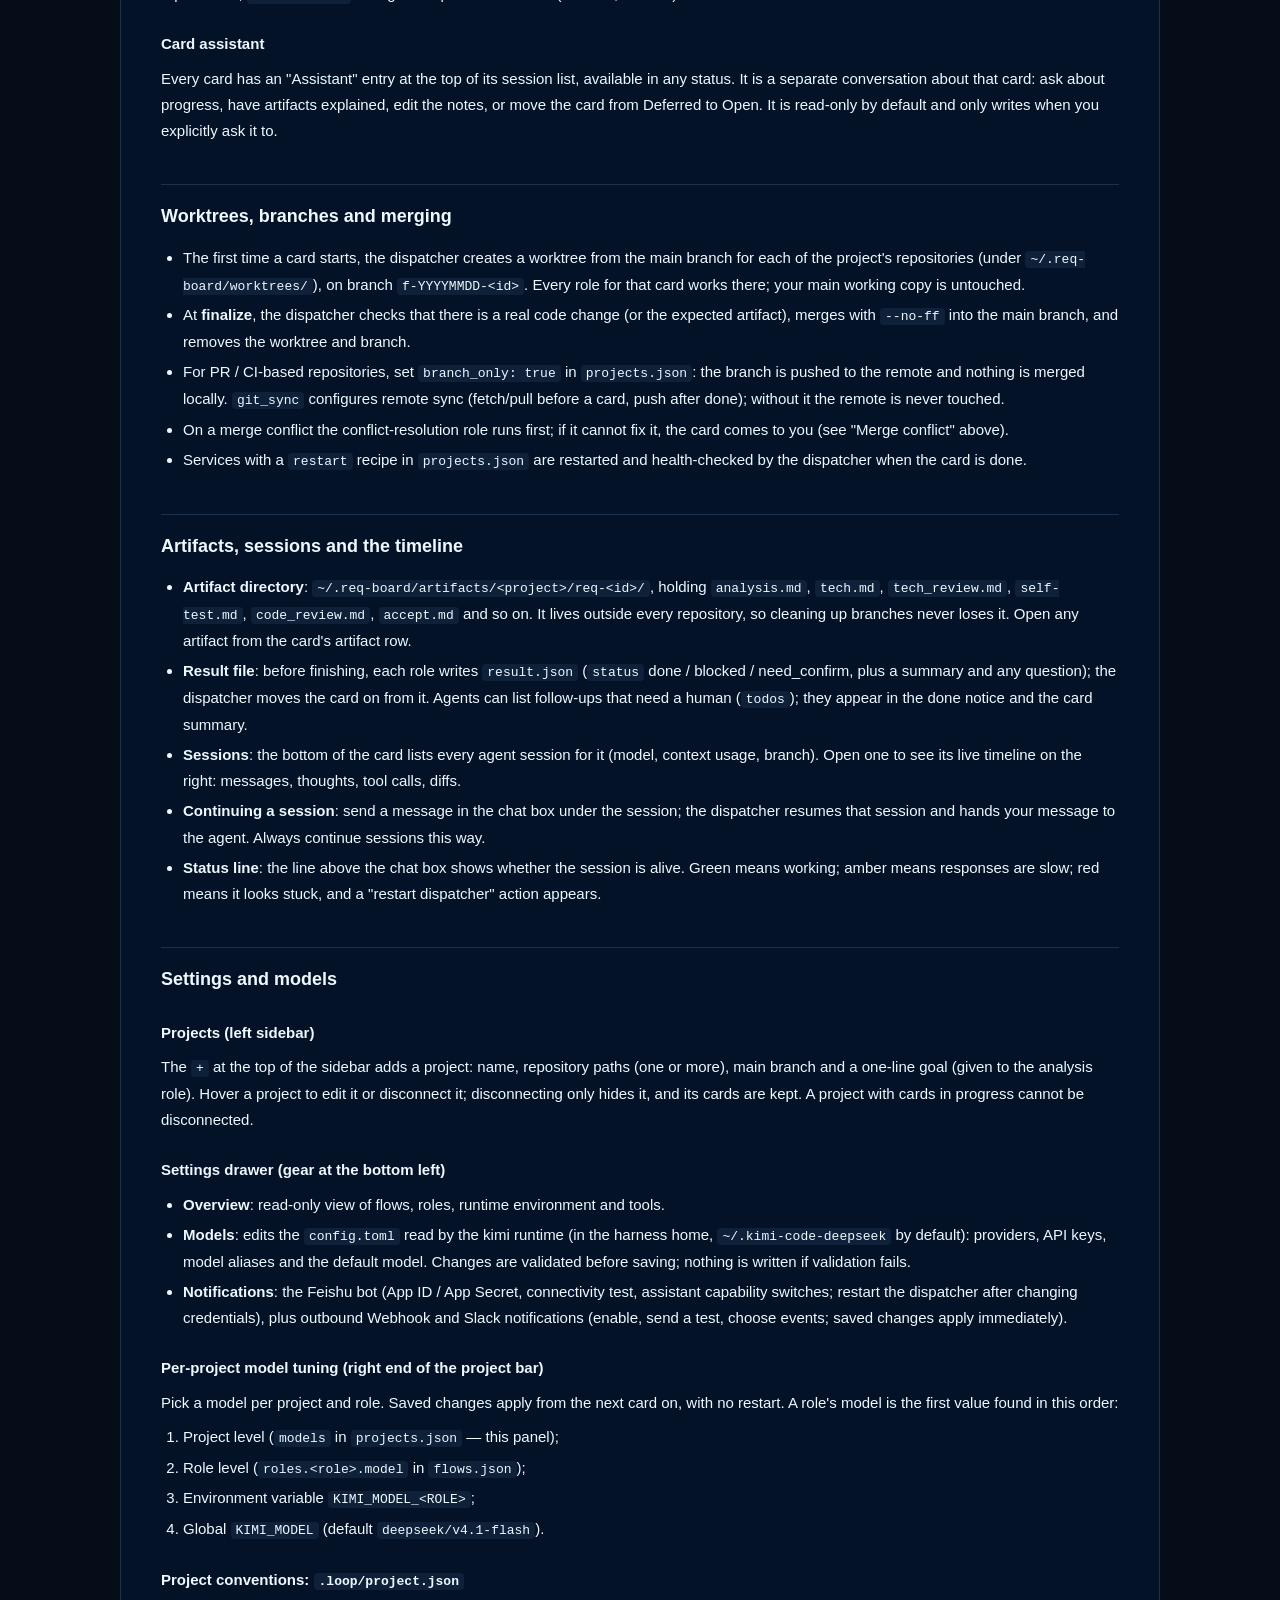
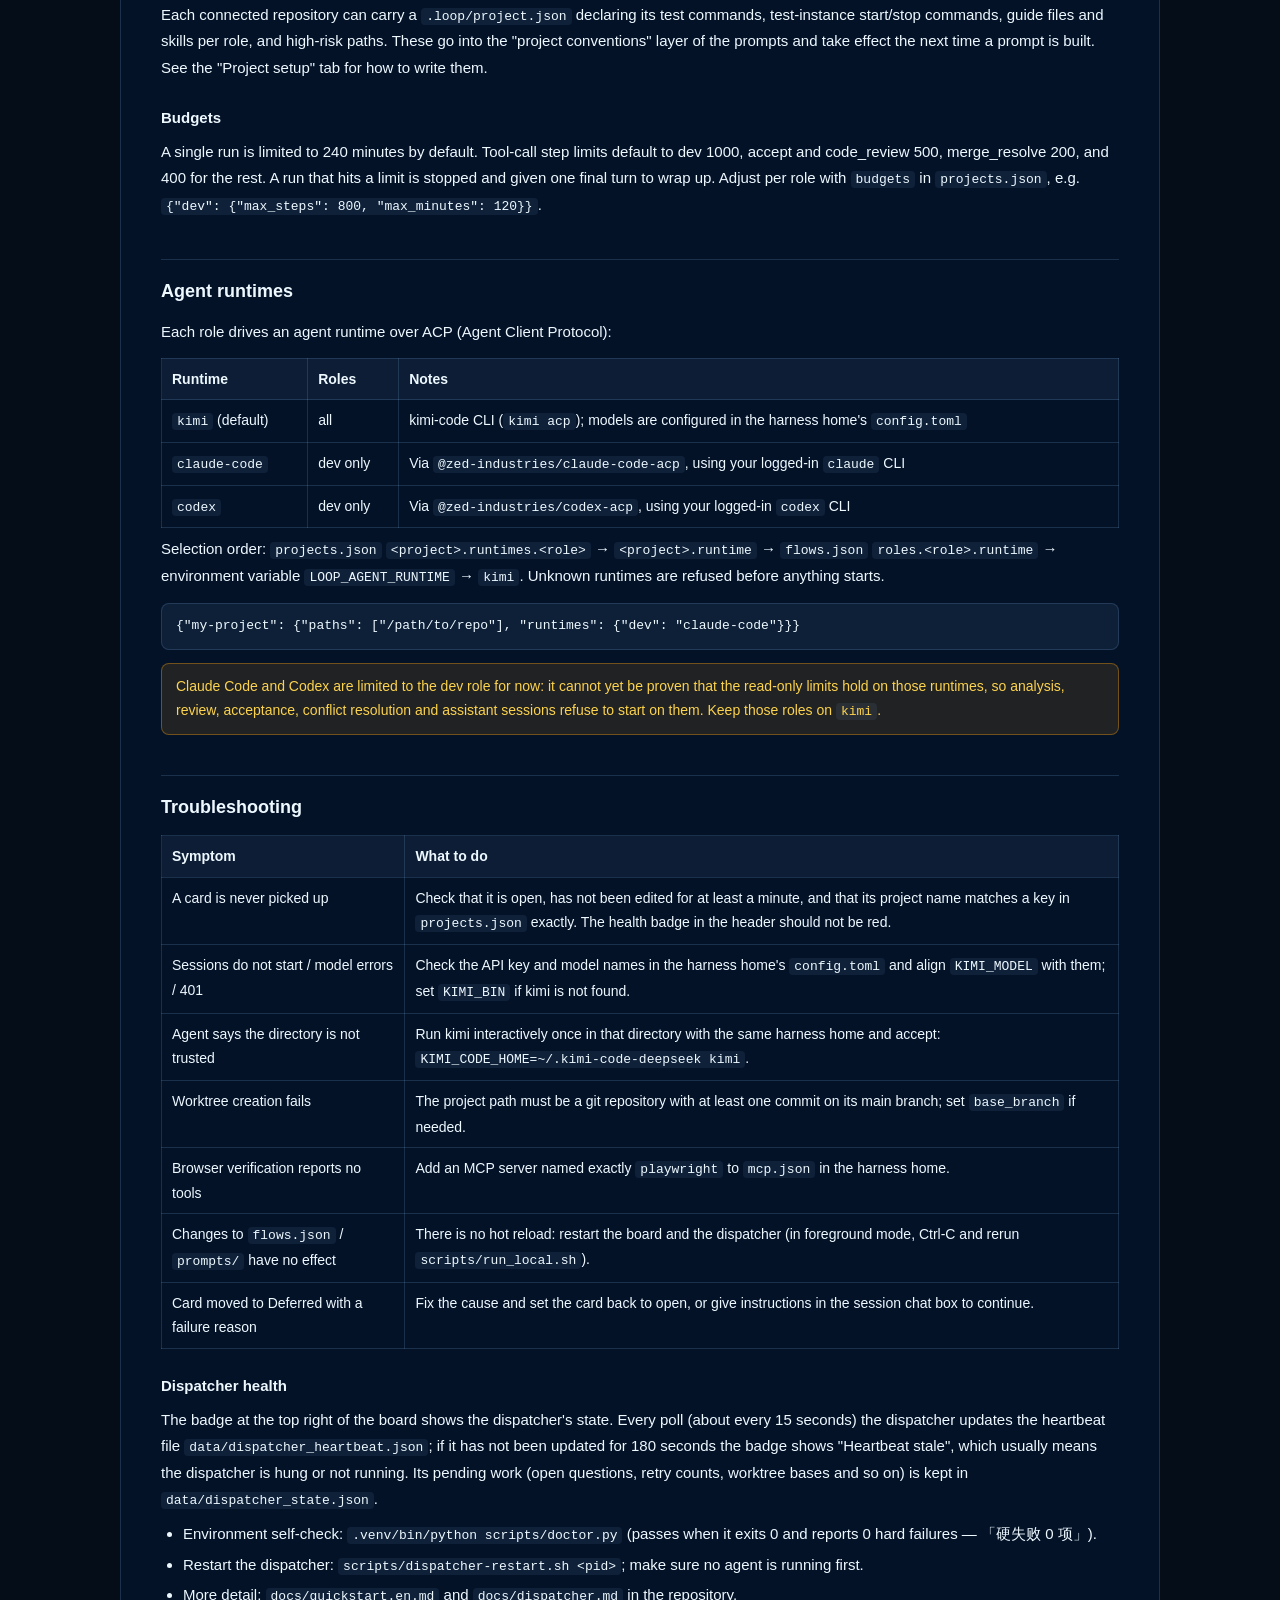
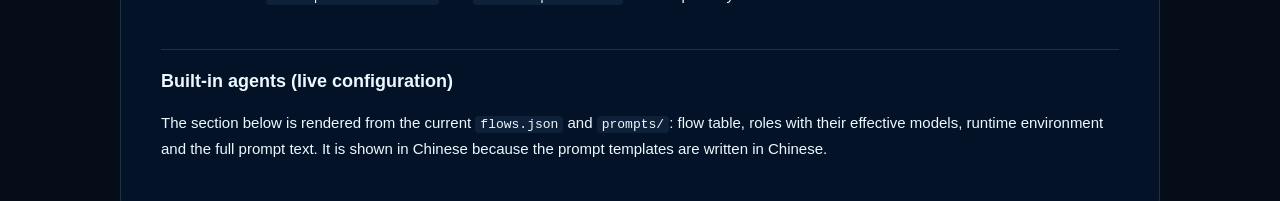
==== commit fc4cf338: "整合：文档改称「通知渠道」、README 补通知渠道、重新生成 board 补丁名清单 Co-Authored-By: Claude Opus 5.5 <noreply@anthropic.com>" ====
--- a/docs/guide.en.html
+++ b/docs/guide.en.html
@@ -327,7 +327,7 @@
         <ul>
             <li><b>Overview</b>: read-only view of flows, roles, runtime environment and tools.</li>
             <li><b>Models</b>: edits the <code>config.toml</code> read by the kimi runtime (in the harness home, <code>~/.kimi-code-deepseek</code> by default): providers, API keys, model aliases and the default model. Changes are validated before saving; nothing is written if validation fails.</li>
-            <li><b>Feishu bot</b>: App ID / App Secret, a connectivity test, and the assistant ability switches. Restart the dispatcher after changing credentials.</li>
+            <li><b>Notifications</b>: the Feishu bot (App ID / App Secret, connectivity test, assistant capability switches; restart the dispatcher after changing credentials), plus outbound Webhook and Slack notifications (enable, send a test, choose events; saved changes apply immediately).</li>
         </ul>
         <h3>Per-project model tuning (right end of the project bar)</h3>
         <p>Pick a model per project and role. Saved changes apply from the next card on, with no restart. A role's model is the first value found in this order:</p>
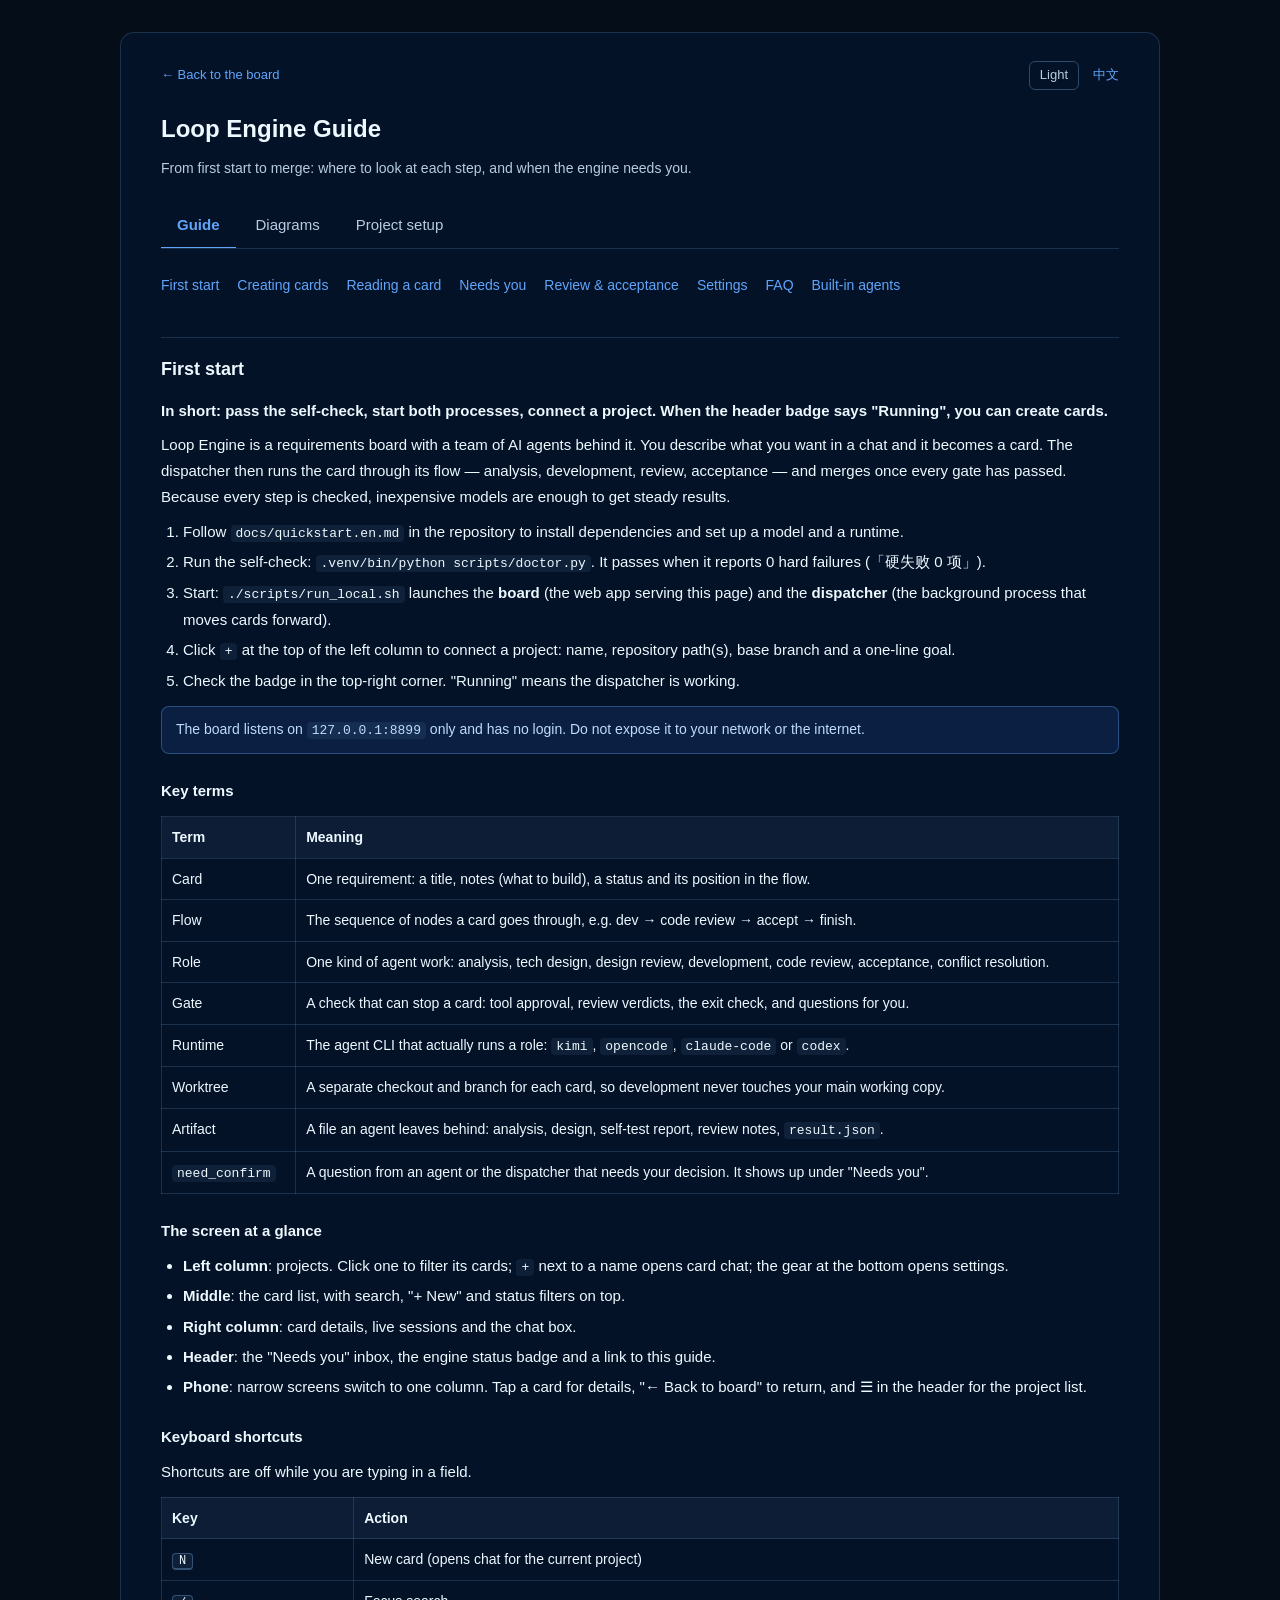
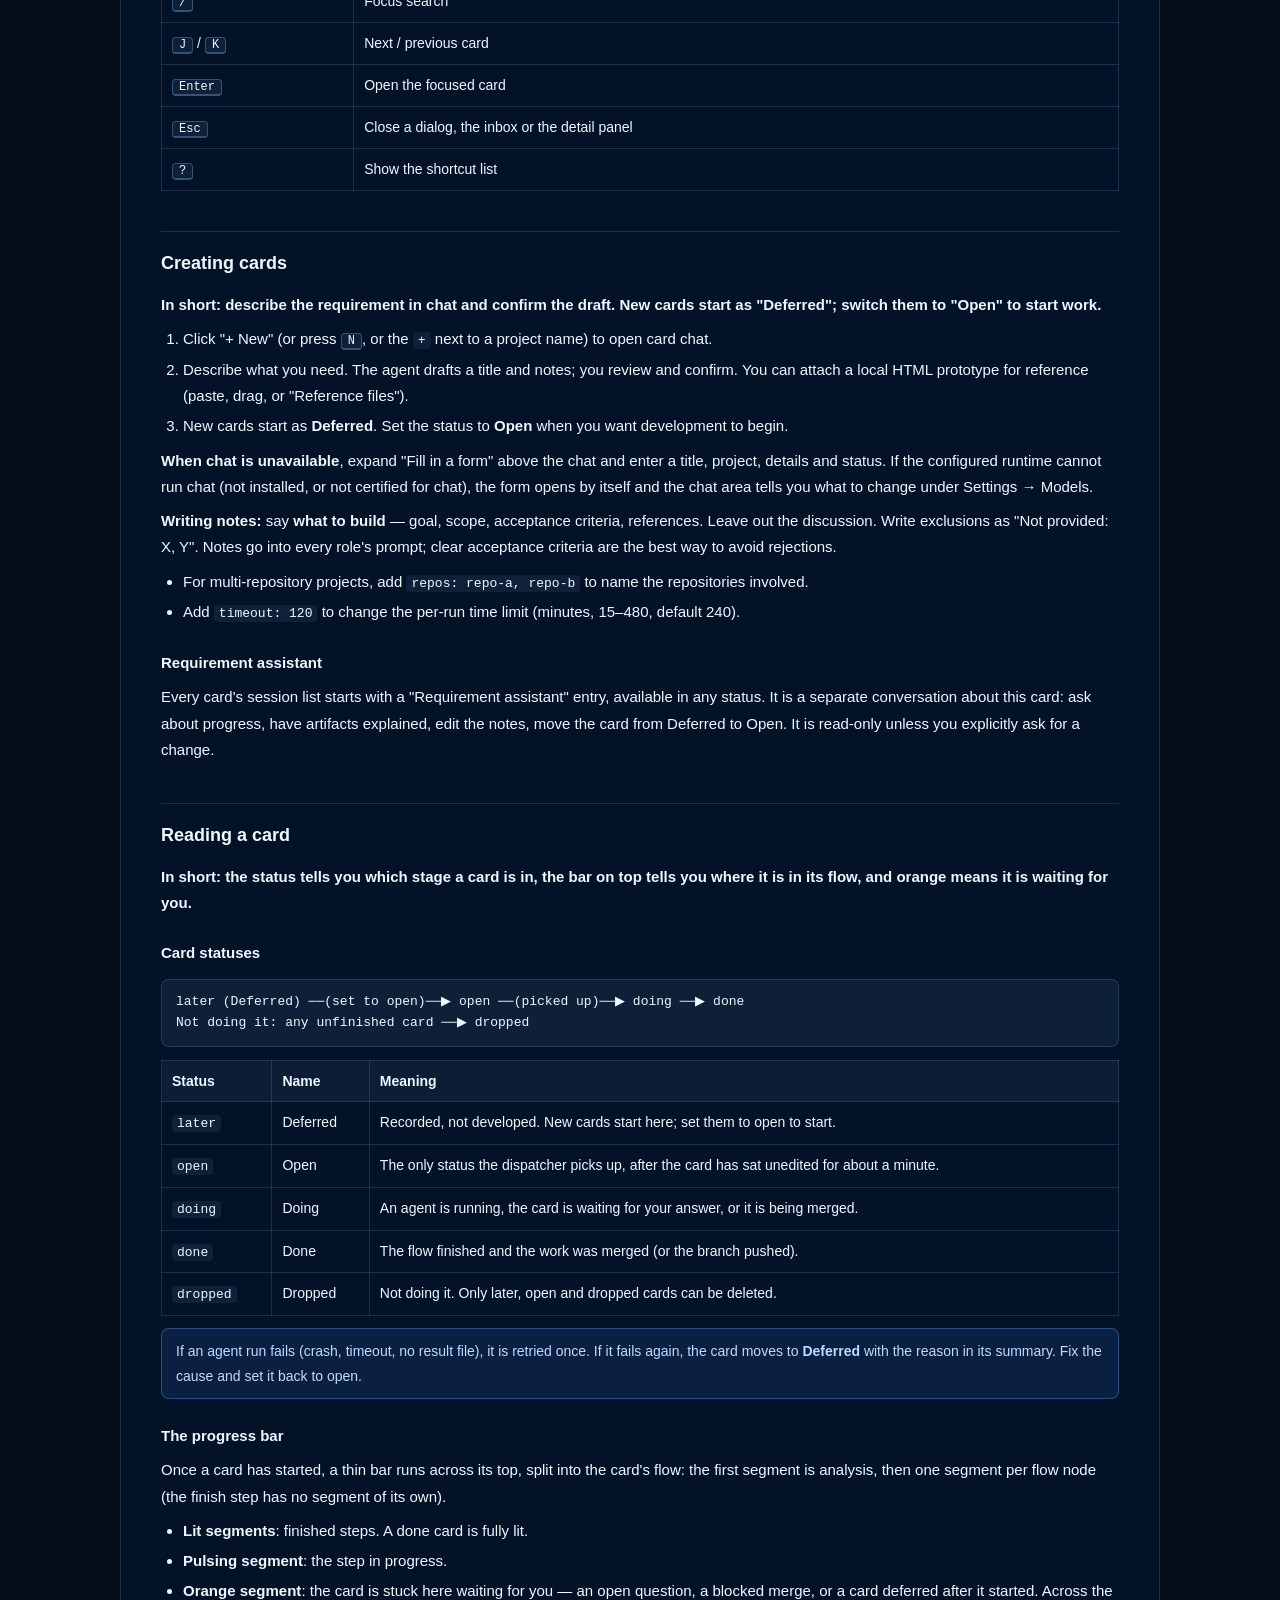
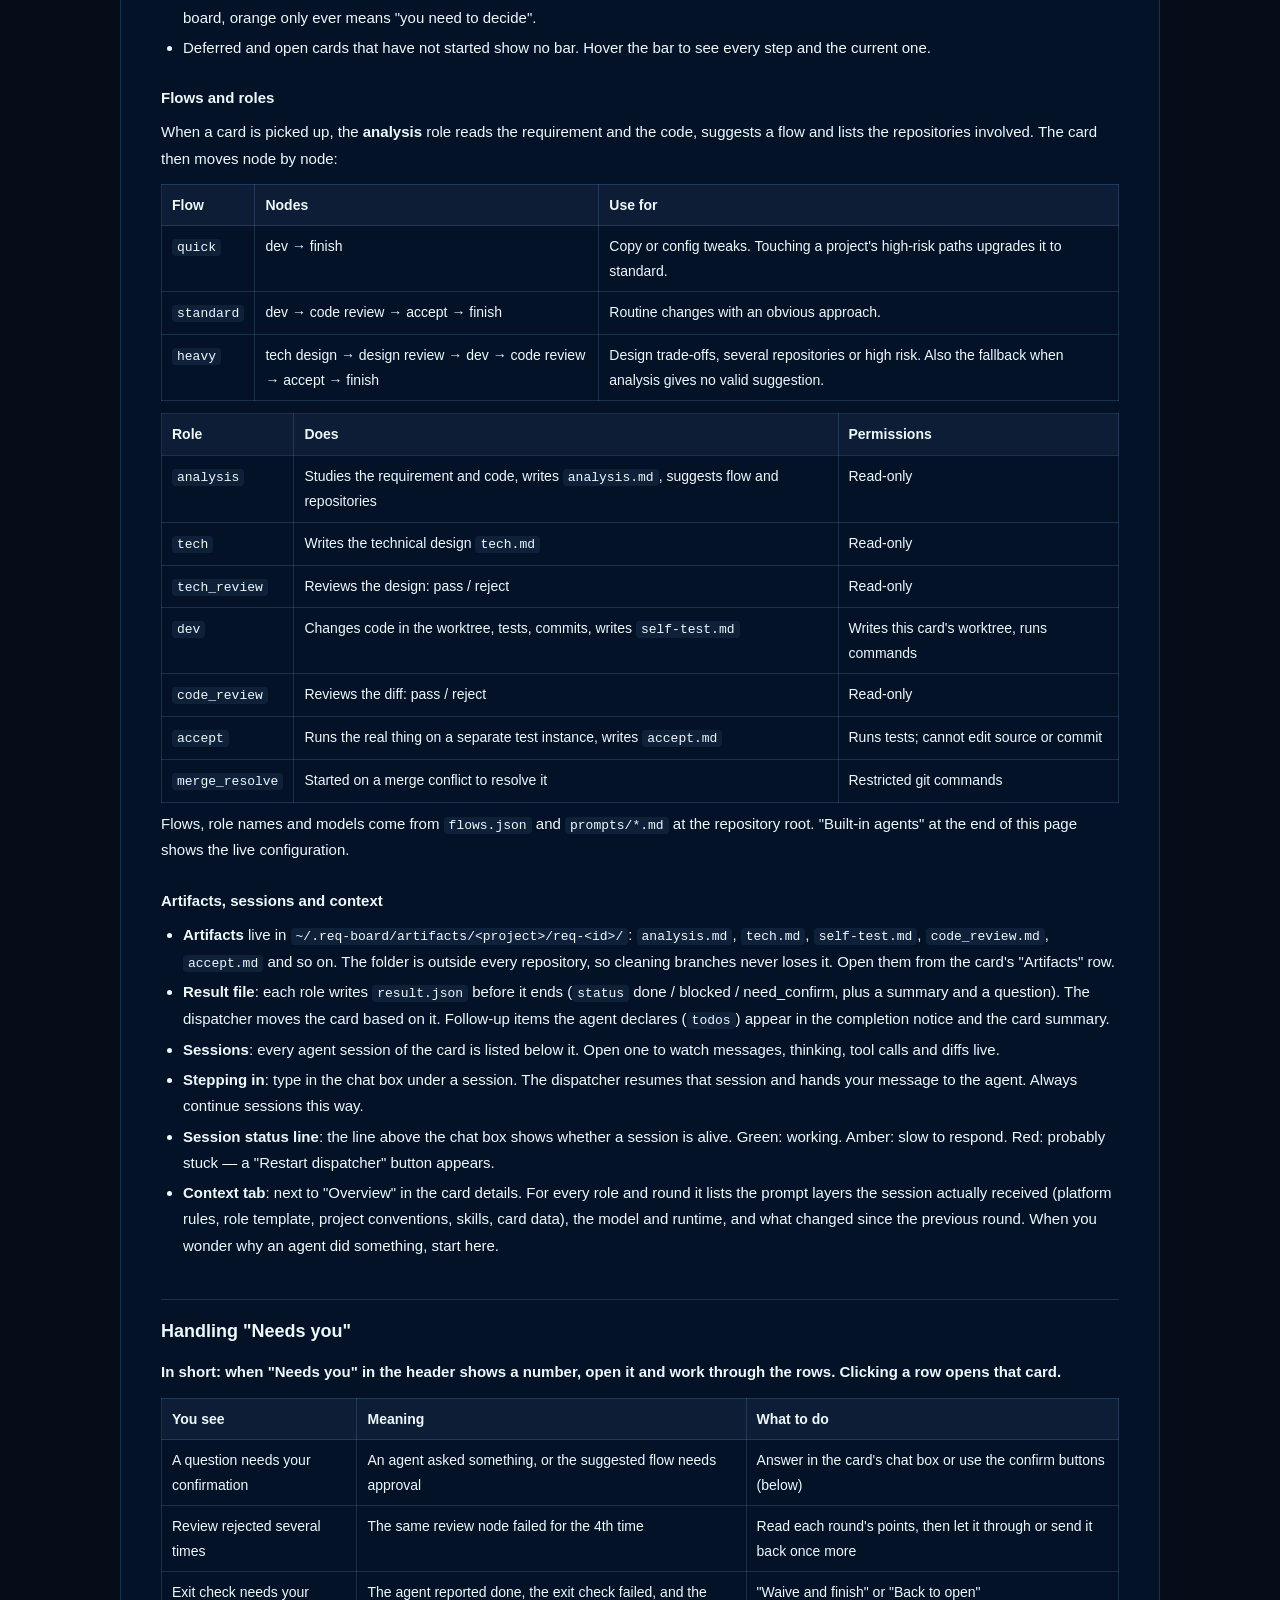
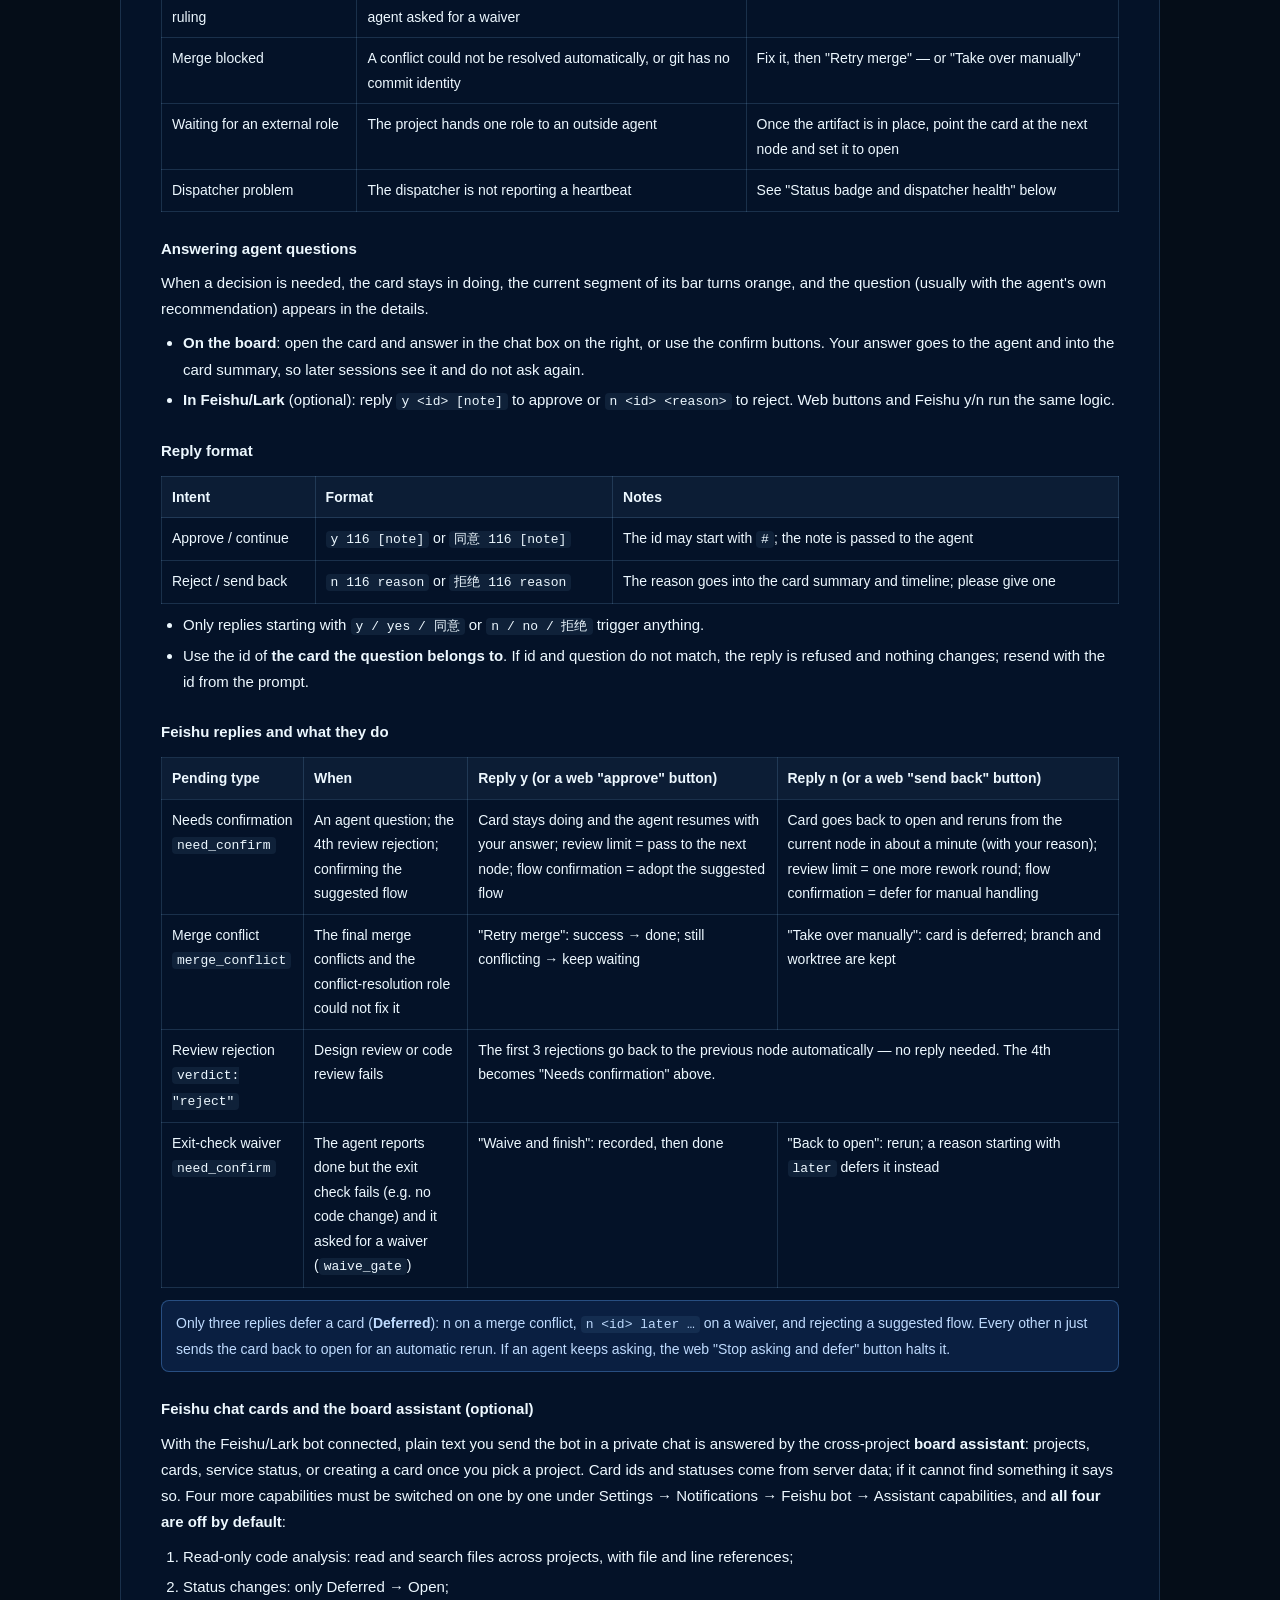
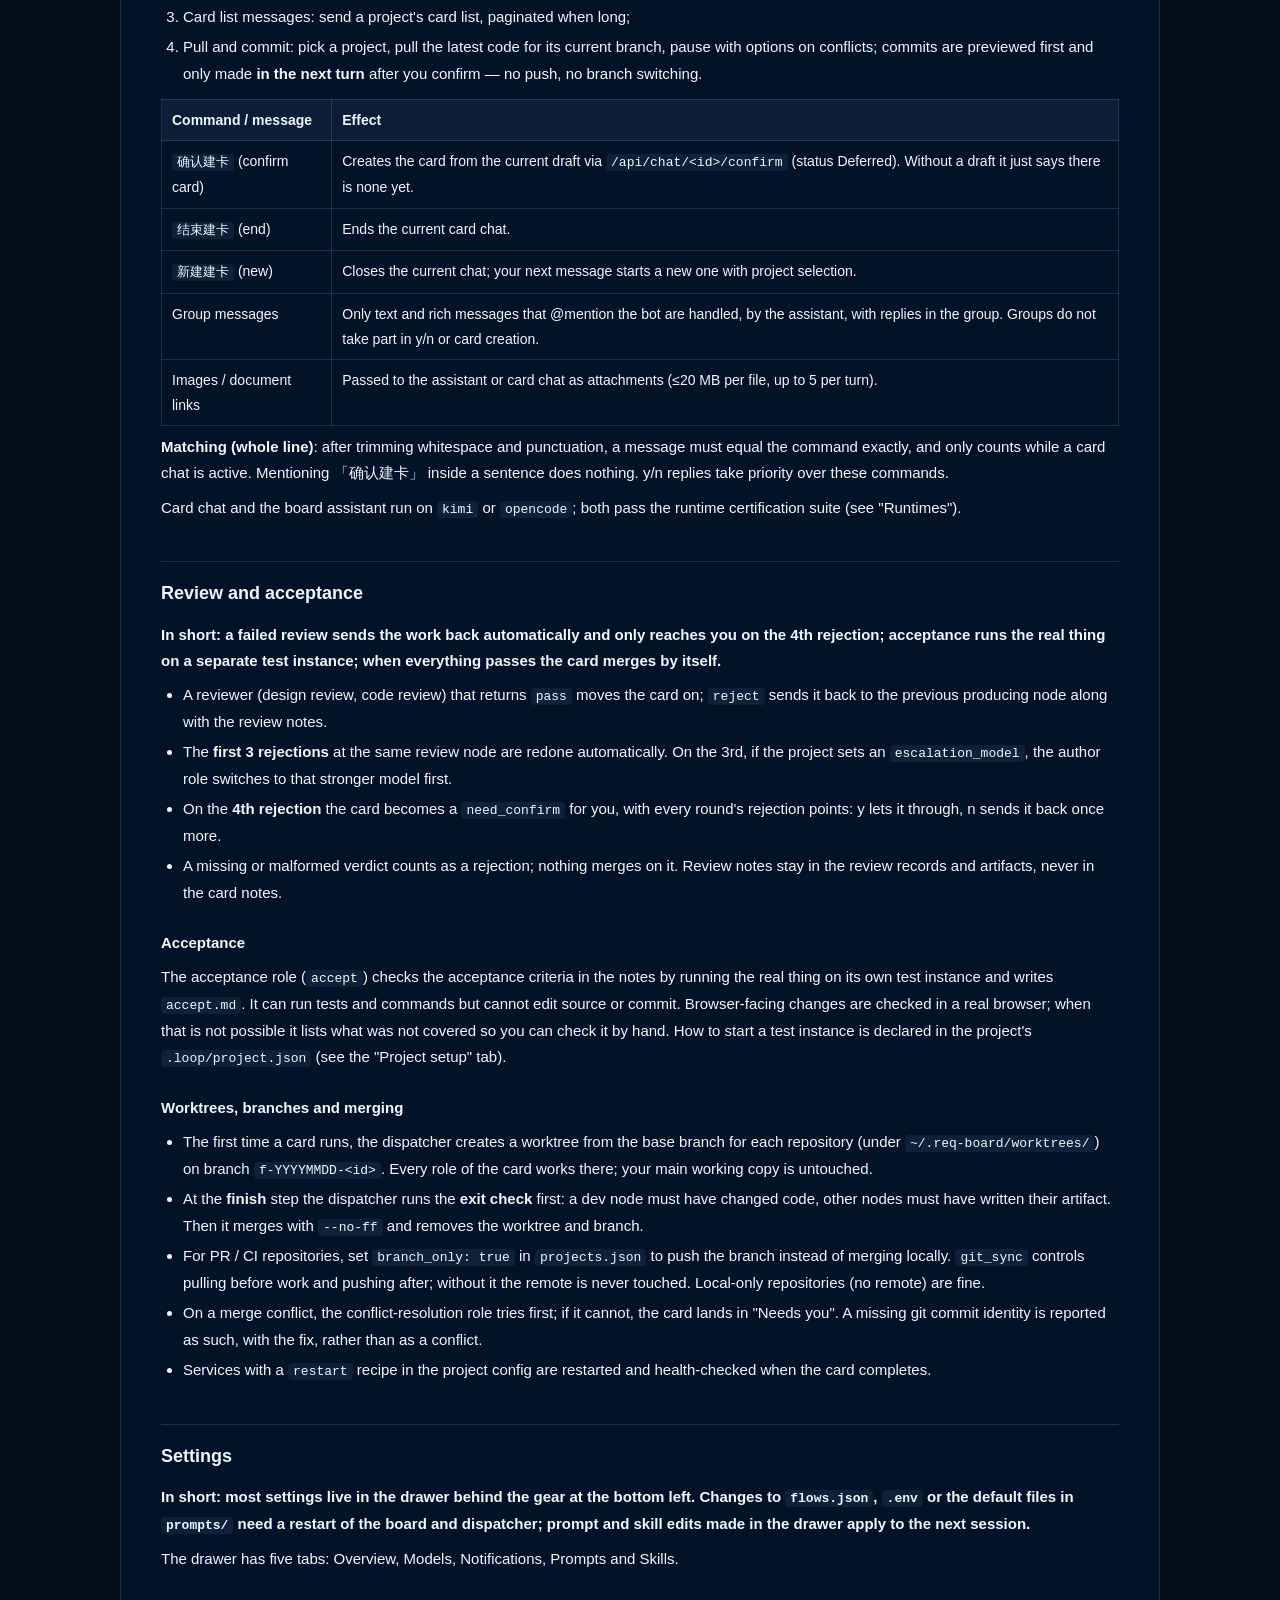
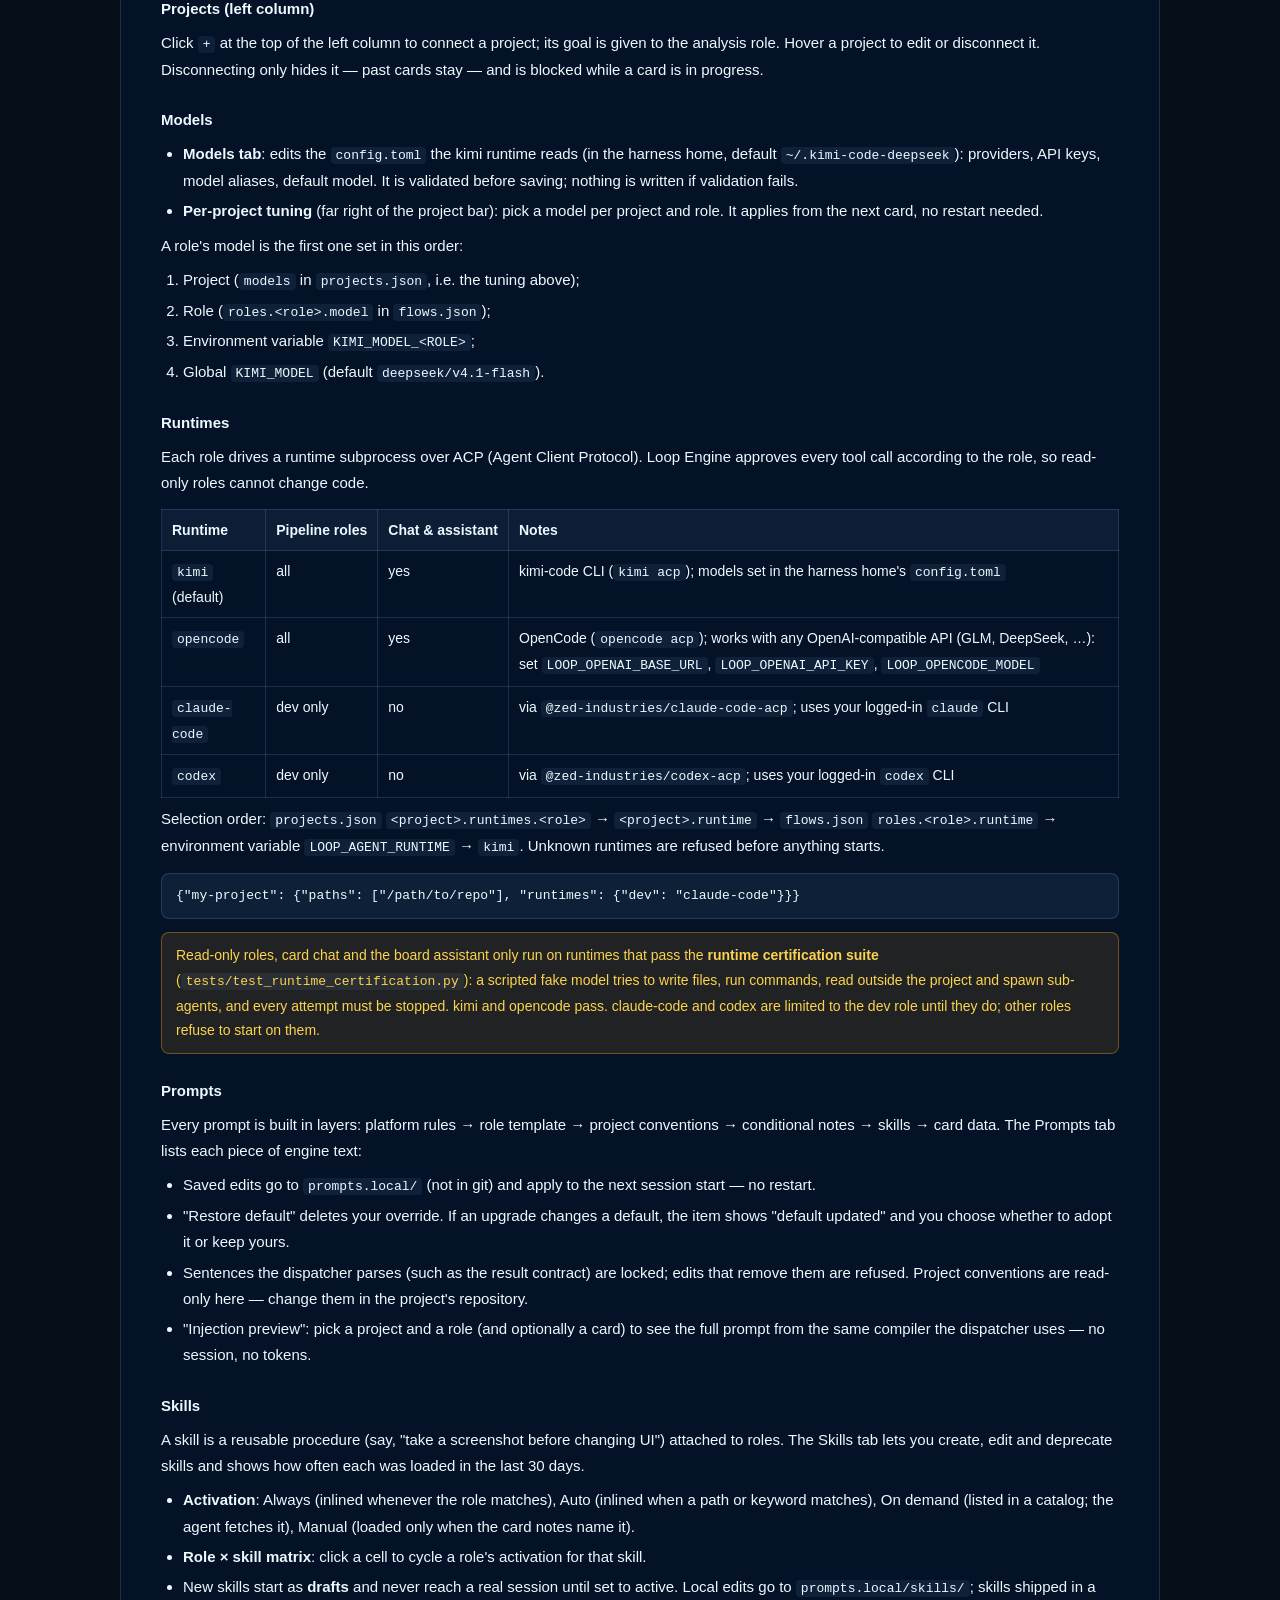
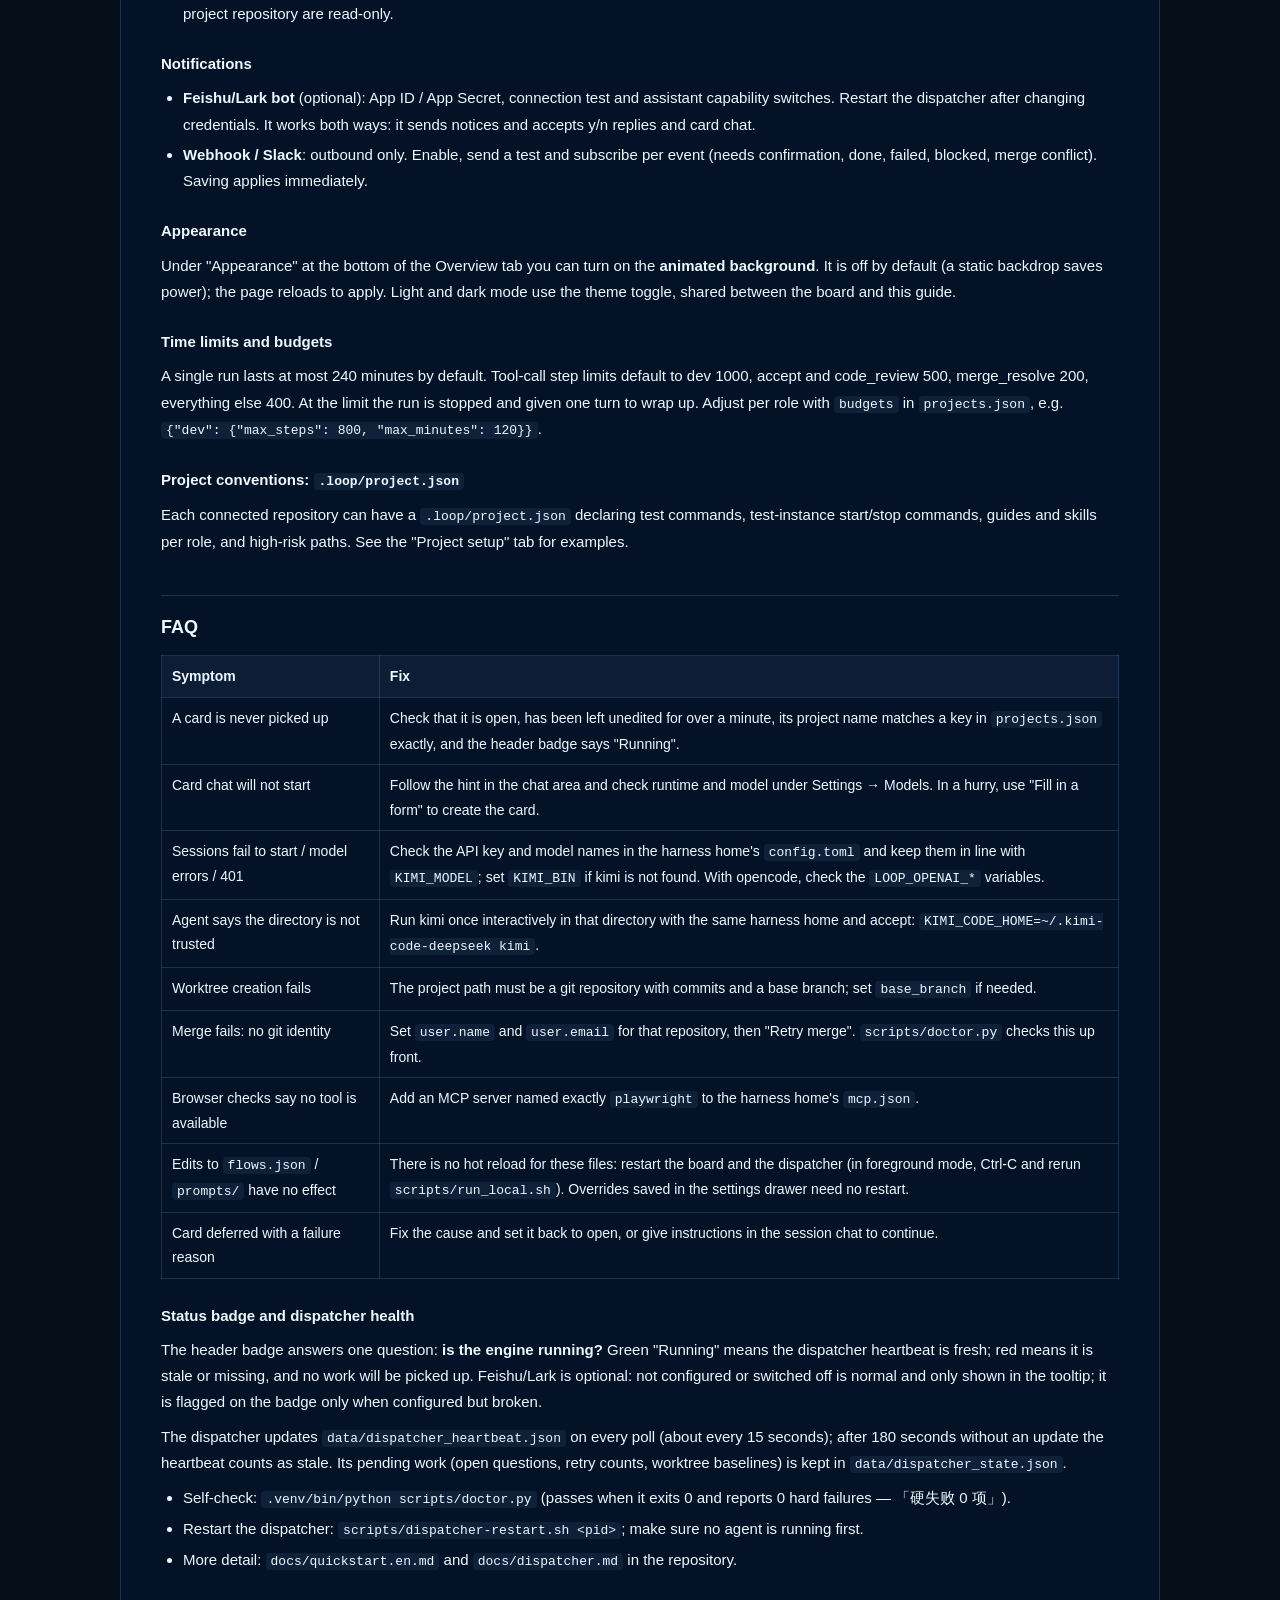
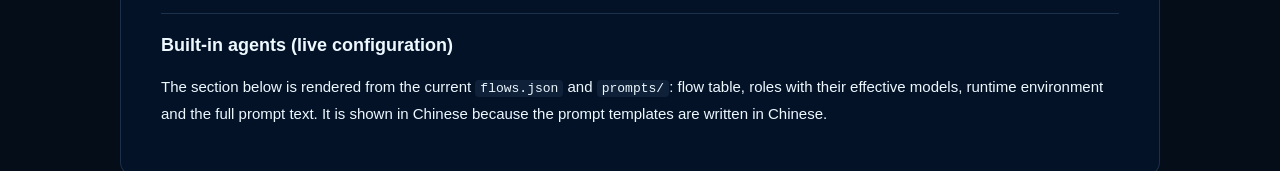
==== commit 8c7b850b: "操作指南按用户任务重写（中英） - 使用指南页签改为：第一次启动 → 建卡 → 看懂任务卡（状态、分段进度条、流程与角色、上下文页签）→ 处理「待你处理」→ 评审与验收 → 设置（模型、运行体、提示词" ====
--- a/docs/guide.en.html
+++ b/docs/guide.en.html
@@ -106,6 +106,11 @@
             padding: 12px 14px; overflow-x: auto; line-height: 1.6; font-size: 13px; white-space: pre-wrap;
         }
         pre code { padding: 0; background: none; overflow-wrap: normal; }
+        kbd {
+            font-family: ui-monospace, SFMono-Regular, Menlo, Consolas, monospace; font-size: 12px;
+            border: 1px solid var(--border-strong); border-bottom-width: 2px; border-radius: 4px;
+            padding: 0 6px; background: var(--code-bg);
+        }
         details { margin: 10px 0; }
         summary { cursor: pointer; font-weight: 600; }
         ul, ol { margin: 8px 0 8px 22px; padding: 0; }
@@ -159,216 +164,308 @@
             </div>
         </div>
         <h1>Loop Engine Guide</h1>
-        <p class="subtitle">How cards move, what each agent does, and when you need to step in.</p>
+        <p class="subtitle">From first start to merge: where to look at each step, and when the engine needs you.</p>
 
         <div class="tabs" role="tablist" aria-label="Guide contents">
             <button class="tab-btn" id="tab-guide" role="tab" aria-selected="true" aria-controls="pane-guide" type="button">Guide</button>
-            <button class="tab-btn" id="tab-diagrams" role="tab" aria-selected="false" aria-controls="pane-diagrams" type="button">Architecture diagrams</button>
+            <button class="tab-btn" id="tab-diagrams" role="tab" aria-selected="false" aria-controls="pane-diagrams" type="button">Diagrams</button>
             <button class="tab-btn" id="tab-prompts" role="tab" aria-selected="false" aria-controls="pane-prompts" type="button">Project setup</button>
         </div>
 
         <div class="tab-pane" id="pane-guide" role="tabpanel" aria-labelledby="tab-guide">
         <nav class="toc" aria-label="Contents">
-            <a href="#intro">Overview</a><a href="#status">Card statuses</a><a href="#flows-roles">Flows &amp; roles</a>
-            <a href="#review">Review &amp; rejection</a><a href="#confirm">Answering agents</a><a href="#flow">Feishu replies</a>
-            <a href="#create">Creating cards</a><a href="#merge">Worktrees &amp; merge</a><a href="#view">Artifacts &amp; sessions</a>
-            <a href="#config">Settings &amp; models</a><a href="#runtimes">Agent runtimes</a><a href="#troubleshooting">Troubleshooting</a>
-            <a href="#agents-live">Built-in agents</a>
+            <a href="#start">First start</a><a href="#create">Creating cards</a><a href="#card">Reading a card</a>
+            <a href="#inbox">Needs you</a><a href="#review">Review &amp; acceptance</a><a href="#config">Settings</a>
+            <a href="#troubleshooting">FAQ</a><a href="#agents-live">Built-in agents</a>
         </nav>
 
-        <h2 id="intro">What Loop Engine is</h2>
-        <p>Loop Engine is a requirements board backed by a team of role-specialised AI agents. You write a requirement as a card; the dispatcher then runs the card's <b>flow</b>, starting one <b>role</b> after another: analysis, tech design, design review, development, code review, acceptance, and finally an automatic merge.</p>
-        <ul>
-            <li><b>Reviewers are read-only and can reject.</b> Rejected work goes back to the previous step for a redo; after repeated rejections it comes to you.</li>
-            <li><b>Every card gets its own git worktree and branch</b>, merged into the main branch only after every gate has passed.</li>
-            <li><b>When something is wrong, it stops</b> (fail-closed): invalid config, a missing review verdict or a failed exit check means no progress and no merge — it leaves a record and waits for a human.</li>
-            <li><b>When a decision is needed</b>, the agent asks a question (<code>need_confirm</code>). Answer it on the board (or in Feishu) and the work continues.</li>
-        </ul>
-        <p>The board is a local tool: it listens on <code>127.0.0.1:8899</code> only and has no login.</p>
-
-        <h2 id="status">Card lifecycle and statuses</h2>
-        <pre class="lifecycle">Deferred later ──(set to open)──▶ Open open ──(picked up)──▶ In progress doing ──▶ Done done
-Not doing it: any unfinished card ──▶ Dropped dropped</pre>
-        <table>
-            <tr><th>Status</th><th>Label</th><th>Meaning</th></tr>
-            <tr><td><code>later</code></td><td>Deferred</td><td>Recorded but not worked on. Cards created by chatting on the board start here. Set it to open to start automatic development.</td></tr>
-            <tr><td><code>open</code></td><td>Open</td><td>The only status the dispatcher picks up. A card is started once it has been left unedited for about a minute.</td></tr>
-            <tr><td><code>doing</code></td><td>In progress</td><td>An agent is working on it. Cards also stay here while waiting for your answer or while being merged.</td></tr>
-            <tr><td><code>done</code></td><td>Done</td><td>The flow finished and the work was merged (or the branch was pushed).</td></tr>
-            <tr><td><code>dropped</code></td><td>Dropped</td><td>Abandoned. Only later / open / dropped cards can be deleted.</td></tr>
-        </table>
-        <div class="note">If an agent process fails (crash, timeout, no result written), it is retried once automatically. If it fails again the card moves to <b>Deferred</b> with the reason in its summary. Fix the cause and set the card back to open to rerun it.</div>
-
-        <h2 id="flows-roles">Flows and roles</h2>
-        <p>When a card is picked up, the <b>Analysis</b> role (<code>analysis</code>) reads the requirement and the code, recommends a flow and lists the repositories involved. The card then moves through that flow node by node:</p>
-        <table>
-            <tr><th>Flow</th><th>Steps</th><th>Use it for</th></tr>
-            <tr><td><code>quick</code> Quick</td><td>dev → finalize</td><td>Tiny changes such as wording or config values. Touching a high-risk path declared by the project upgrades the card to standard.</td></tr>
-            <tr><td><code>standard</code> Standard</td><td>dev → code review → acceptance → finalize</td><td>Routine changes whose approach is obvious.</td></tr>
-            <tr><td><code>heavy</code> Complex</td><td>tech design → design review → dev → code review → acceptance → finalize</td><td>Changes that need design trade-offs, span repositories, or carry high risk. Also the fallback when analysis gives no valid recommendation.</td></tr>
-        </table>
-        <table>
-            <tr><th>Role</th><th>What it does</th><th>Permissions</th></tr>
-            <tr><td><code>analysis</code> Analysis</td><td>Investigates the requirement and code, writes <code>analysis.md</code>, recommends a flow and repositories</td><td>Read-only</td></tr>
-            <tr><td><code>tech</code> Tech design</td><td>Writes the technical design <code>tech.md</code></td><td>Read-only</td></tr>
-            <tr><td><code>tech_review</code> Design review</td><td>Reviews the design and returns pass / reject</td><td>Read-only</td></tr>
-            <tr><td><code>dev</code> Development</td><td>Changes code in the worktree, tests it, commits, writes <code>self-test.md</code></td><td>Writes to this card's worktree, runs commands</td></tr>
-            <tr><td><code>code_review</code> Code review</td><td>Reviews the diff and returns pass / reject</td><td>Read-only</td></tr>
-            <tr><td><code>accept</code> Acceptance</td><td>Runs the real thing on an isolated test instance, writes <code>accept.md</code></td><td>Runs tests; cannot edit source or commit</td></tr>
-            <tr><td><code>merge_resolve</code> Conflict resolution</td><td>Started automatically on a merge conflict to try to resolve it</td><td>Restricted git commands</td></tr>
-        </table>
-        <p>Flows, role names and models come from <code>flows.json</code> and <code>prompts/*.md</code> at the repository root; the "Built-in agents" section at the end of this page shows the live configuration. Restart the board and the dispatcher after changing either.</p>
-        <div class="note">There is no separate product-spec step, so the card's notes are the only place the scope is defined. Writing down the background, the scope and the <b>acceptance criteria</b> is the most effective way to avoid rejections.</div>
-
-        <h2 id="review">Review, rejection and escalation</h2>
-        <ul>
-            <li>A reviewer (design review or code review) that returns <code>pass</code> moves the card on; <code>reject</code> sends it back to the previous producing step together with the review comments.</li>
-            <li>For the same review step, <b>rejections 1–3 are redone automatically</b>. On the 3rd one, if the project sets <code>escalation_model</code>, the author role is switched to that stronger model first.</li>
-            <li><b>A 4th rejection</b> becomes a <code>need_confirm</code> question for you, listing the points raised in each round: reply y to let it through, n to send it back for one more round.</li>
-            <li>A missing or malformed verdict counts as a rejection — it is never merged by default.</li>
-        </ul>
-
-        <h2 id="confirm">Answering agent questions (need_confirm)</h2>
-        <p>When a human decision is needed, the card stays in doing and shows the pending question. The usual cases: an agent asks something (usually with a suggested answer); a review step was rejected a 4th time; you need to confirm the flow that analysis recommended.</p>
-        <ul>
-            <li><b>On the board</b>: open the card and type your answer in the chat box on the right, or click one of the buttons on the card. Your answer is passed to the agent, which resumes the same session; it is also recorded in the card summary so later sessions see it and do not ask again.</li>
-            <li><b>In Feishu</b> (optional): reply <code>y &lt;id&gt; [note]</code> to agree or <code>n &lt;id&gt; &lt;reason&gt;</code> to reject. Board buttons and Feishu y/n go through the same logic and have the same effect.</li>
+        <h2 id="start">First start</h2>
+        <p><b>In short: pass the self-check, start both processes, connect a project. When the header badge says "Running", you can create cards.</b></p>
+        <p>Loop Engine is a requirements board with a team of AI agents behind it. You describe what you want in a chat and it becomes a card. The dispatcher then runs the card through its flow — analysis, development, review, acceptance — and merges once every gate has passed. Because every step is checked, inexpensive models are enough to get steady results.</p>
+        <ol>
+            <li>Follow <code>docs/quickstart.en.md</code> in the repository to install dependencies and set up a model and a runtime.</li>
+            <li>Run the self-check: <code>.venv/bin/python scripts/doctor.py</code>. It passes when it reports 0 hard failures (「硬失败 0 项」).</li>
+            <li>Start: <code>./scripts/run_local.sh</code> launches the <b>board</b> (the web app serving this page) and the <b>dispatcher</b> (the background process that moves cards forward).</li>
+            <li>Click <code>+</code> at the top of the left column to connect a project: name, repository path(s), base branch and a one-line goal.</li>
+            <li>Check the badge in the top-right corner. "Running" means the dispatcher is working.</li>
+        </ol>
+        <div class="note">The board listens on <code>127.0.0.1:8899</code> only and has no login. Do not expose it to your network or the internet.</div>
+
+        <h3 id="glossary">Key terms</h3>
+        <table>
+            <tr><th>Term</th><th>Meaning</th></tr>
+            <tr><td>Card</td><td>One requirement: a title, notes (what to build), a status and its position in the flow.</td></tr>
+            <tr><td>Flow</td><td>The sequence of nodes a card goes through, e.g. dev → code review → accept → finish.</td></tr>
+            <tr><td>Role</td><td>One kind of agent work: analysis, tech design, design review, development, code review, acceptance, conflict resolution.</td></tr>
+            <tr><td>Gate</td><td>A check that can stop a card: tool approval, review verdicts, the exit check, and questions for you.</td></tr>
+            <tr><td>Runtime</td><td>The agent CLI that actually runs a role: <code>kimi</code>, <code>opencode</code>, <code>claude-code</code> or <code>codex</code>.</td></tr>
+            <tr><td>Worktree</td><td>A separate checkout and branch for each card, so development never touches your main working copy.</td></tr>
+            <tr><td>Artifact</td><td>A file an agent leaves behind: analysis, design, self-test report, review notes, <code>result.json</code>.</td></tr>
+            <tr><td><code>need_confirm</code></td><td>A question from an agent or the dispatcher that needs your decision. It shows up under "Needs you".</td></tr>
+        </table>
+
+        <h3 id="layout">The screen at a glance</h3>
+        <ul>
+            <li><b>Left column</b>: projects. Click one to filter its cards; <code>+</code> next to a name opens card chat; the gear at the bottom opens settings.</li>
+            <li><b>Middle</b>: the card list, with search, "+ New" and status filters on top.</li>
+            <li><b>Right column</b>: card details, live sessions and the chat box.</li>
+            <li><b>Header</b>: the "Needs you" inbox, the engine status badge and a link to this guide.</li>
+            <li><b>Phone</b>: narrow screens switch to one column. Tap a card for details, "← Back to board" to return, and ☰ in the header for the project list.</li>
+        </ul>
+
+        <h3 id="shortcuts">Keyboard shortcuts</h3>
+        <p>Shortcuts are off while you are typing in a field.</p>
+        <table>
+            <tr><th>Key</th><th>Action</th></tr>
+            <tr><td><kbd>N</kbd></td><td>New card (opens chat for the current project)</td></tr>
+            <tr><td><kbd>/</kbd></td><td>Focus search</td></tr>
+            <tr><td><kbd>J</kbd> / <kbd>K</kbd></td><td>Next / previous card</td></tr>
+            <tr><td><kbd>Enter</kbd></td><td>Open the focused card</td></tr>
+            <tr><td><kbd>Esc</kbd></td><td>Close a dialog, the inbox or the detail panel</td></tr>
+            <tr><td><kbd>?</kbd></td><td>Show the shortcut list</td></tr>
+        </table>
+
+        <h2 id="create">Creating cards</h2>
+        <p><b>In short: describe the requirement in chat and confirm the draft. New cards start as "Deferred"; switch them to "Open" to start work.</b></p>
+        <ol>
+            <li>Click "+ New" (or press <kbd>N</kbd>, or the <code>+</code> next to a project name) to open card chat.</li>
+            <li>Describe what you need. The agent drafts a title and notes; you review and confirm. You can attach a local HTML prototype for reference (paste, drag, or "Reference files").</li>
+            <li>New cards start as <b>Deferred</b>. Set the status to <b>Open</b> when you want development to begin.</li>
+        </ol>
+        <p><b>When chat is unavailable</b>, expand "Fill in a form" above the chat and enter a title, project, details and status. If the configured runtime cannot run chat (not installed, or not certified for chat), the form opens by itself and the chat area tells you what to change under Settings → Models.</p>
+        <p><b>Writing notes:</b> say <b>what to build</b> — goal, scope, acceptance criteria, references. Leave out the discussion. Write exclusions as "Not provided: X, Y". Notes go into every role's prompt; clear acceptance criteria are the best way to avoid rejections.</p>
+        <ul>
+            <li>For multi-repository projects, add <code>repos: repo-a, repo-b</code> to name the repositories involved.</li>
+            <li>Add <code>timeout: 120</code> to change the per-run time limit (minutes, 15–480, default 240).</li>
+        </ul>
+        <h3 id="assistant">Requirement assistant</h3>
+        <p>Every card's session list starts with a "Requirement assistant" entry, available in any status. It is a separate conversation about this card: ask about progress, have artifacts explained, edit the notes, move the card from Deferred to Open. It is read-only unless you explicitly ask for a change.</p>
+
+        <h2 id="card">Reading a card</h2>
+        <p><b>In short: the status tells you which stage a card is in, the bar on top tells you where it is in its flow, and orange means it is waiting for you.</b></p>
+
+        <h3 id="status">Card statuses</h3>
+        <pre class="lifecycle">later (Deferred) ──(set to open)──▶ open ──(picked up)──▶ doing ──▶ done
+Not doing it: any unfinished card ──▶ dropped</pre>
+        <table>
+            <tr><th>Status</th><th>Name</th><th>Meaning</th></tr>
+            <tr><td><code>later</code></td><td>Deferred</td><td>Recorded, not developed. New cards start here; set them to open to start.</td></tr>
+            <tr><td><code>open</code></td><td>Open</td><td>The only status the dispatcher picks up, after the card has sat unedited for about a minute.</td></tr>
+            <tr><td><code>doing</code></td><td>Doing</td><td>An agent is running, the card is waiting for your answer, or it is being merged.</td></tr>
+            <tr><td><code>done</code></td><td>Done</td><td>The flow finished and the work was merged (or the branch pushed).</td></tr>
+            <tr><td><code>dropped</code></td><td>Dropped</td><td>Not doing it. Only later, open and dropped cards can be deleted.</td></tr>
+        </table>
+        <div class="note">If an agent run fails (crash, timeout, no result file), it is retried once. If it fails again, the card moves to <b>Deferred</b> with the reason in its summary. Fix the cause and set it back to open.</div>
+
+        <h3 id="progress">The progress bar</h3>
+        <p>Once a card has started, a thin bar runs across its top, split into the card's flow: the first segment is analysis, then one segment per flow node (the finish step has no segment of its own).</p>
+        <ul>
+            <li><b>Lit segments</b>: finished steps. A done card is fully lit.</li>
+            <li><b>Pulsing segment</b>: the step in progress.</li>
+            <li><b>Orange segment</b>: the card is stuck here waiting for you — an open question, a blocked merge, or a card deferred after it started. Across the board, orange only ever means "you need to decide".</li>
+            <li>Deferred and open cards that have not started show no bar. Hover the bar to see every step and the current one.</li>
+        </ul>
+
+        <h3 id="flows-roles">Flows and roles</h3>
+        <p>When a card is picked up, the <b>analysis</b> role reads the requirement and the code, suggests a flow and lists the repositories involved. The card then moves node by node:</p>
+        <table>
+            <tr><th>Flow</th><th>Nodes</th><th>Use for</th></tr>
+            <tr><td><code>quick</code></td><td>dev → finish</td><td>Copy or config tweaks. Touching a project's high-risk paths upgrades it to standard.</td></tr>
+            <tr><td><code>standard</code></td><td>dev → code review → accept → finish</td><td>Routine changes with an obvious approach.</td></tr>
+            <tr><td><code>heavy</code></td><td>tech design → design review → dev → code review → accept → finish</td><td>Design trade-offs, several repositories or high risk. Also the fallback when analysis gives no valid suggestion.</td></tr>
+        </table>
+        <table>
+            <tr><th>Role</th><th>Does</th><th>Permissions</th></tr>
+            <tr><td><code>analysis</code></td><td>Studies the requirement and code, writes <code>analysis.md</code>, suggests flow and repositories</td><td>Read-only</td></tr>
+            <tr><td><code>tech</code></td><td>Writes the technical design <code>tech.md</code></td><td>Read-only</td></tr>
+            <tr><td><code>tech_review</code></td><td>Reviews the design: pass / reject</td><td>Read-only</td></tr>
+            <tr><td><code>dev</code></td><td>Changes code in the worktree, tests, commits, writes <code>self-test.md</code></td><td>Writes this card's worktree, runs commands</td></tr>
+            <tr><td><code>code_review</code></td><td>Reviews the diff: pass / reject</td><td>Read-only</td></tr>
+            <tr><td><code>accept</code></td><td>Runs the real thing on a separate test instance, writes <code>accept.md</code></td><td>Runs tests; cannot edit source or commit</td></tr>
+            <tr><td><code>merge_resolve</code></td><td>Started on a merge conflict to resolve it</td><td>Restricted git commands</td></tr>
+        </table>
+        <p>Flows, role names and models come from <code>flows.json</code> and <code>prompts/*.md</code> at the repository root. "Built-in agents" at the end of this page shows the live configuration.</p>
+
+        <h3 id="view">Artifacts, sessions and context</h3>
+        <ul>
+            <li><b>Artifacts</b> live in <code>~/.req-board/artifacts/&lt;project&gt;/req-&lt;id&gt;/</code>: <code>analysis.md</code>, <code>tech.md</code>, <code>self-test.md</code>, <code>code_review.md</code>, <code>accept.md</code> and so on. The folder is outside every repository, so cleaning branches never loses it. Open them from the card's "Artifacts" row.</li>
+            <li><b>Result file</b>: each role writes <code>result.json</code> before it ends (<code>status</code> done / blocked / need_confirm, plus a summary and a question). The dispatcher moves the card based on it. Follow-up items the agent declares (<code>todos</code>) appear in the completion notice and the card summary.</li>
+            <li><b>Sessions</b>: every agent session of the card is listed below it. Open one to watch messages, thinking, tool calls and diffs live.</li>
+            <li><b>Stepping in</b>: type in the chat box under a session. The dispatcher resumes that session and hands your message to the agent. Always continue sessions this way.</li>
+            <li><b>Session status line</b>: the line above the chat box shows whether a session is alive. Green: working. Amber: slow to respond. Red: probably stuck — a "Restart dispatcher" button appears.</li>
+            <li><b>Context tab</b>: next to "Overview" in the card details. For every role and round it lists the prompt layers the session actually received (platform rules, role template, project conventions, skills, card data), the model and runtime, and what changed since the previous round. When you wonder why an agent did something, start here.</li>
+        </ul>
+
+        <h2 id="inbox">Handling "Needs you"</h2>
+        <p><b>In short: when "Needs you" in the header shows a number, open it and work through the rows. Clicking a row opens that card.</b></p>
+        <table>
+            <tr><th>You see</th><th>Meaning</th><th>What to do</th></tr>
+            <tr><td>A question needs your confirmation</td><td>An agent asked something, or the suggested flow needs approval</td><td>Answer in the card's chat box or use the confirm buttons (below)</td></tr>
+            <tr><td>Review rejected several times</td><td>The same review node failed for the 4th time</td><td>Read each round's points, then let it through or send it back once more</td></tr>
+            <tr><td>Exit check needs your ruling</td><td>The agent reported done, the exit check failed, and the agent asked for a waiver</td><td>"Waive and finish" or "Back to open"</td></tr>
+            <tr><td>Merge blocked</td><td>A conflict could not be resolved automatically, or git has no commit identity</td><td>Fix it, then "Retry merge" — or "Take over manually"</td></tr>
+            <tr><td>Waiting for an external role</td><td>The project hands one role to an outside agent</td><td>Once the artifact is in place, point the card at the next node and set it to open</td></tr>
+            <tr><td>Dispatcher problem</td><td>The dispatcher is not reporting a heartbeat</td><td>See "Status badge and dispatcher health" below</td></tr>
+        </table>
+
+        <h3 id="confirm">Answering agent questions</h3>
+        <p>When a decision is needed, the card stays in doing, the current segment of its bar turns orange, and the question (usually with the agent's own recommendation) appears in the details.</p>
+        <ul>
+            <li><b>On the board</b>: open the card and answer in the chat box on the right, or use the confirm buttons. Your answer goes to the agent and into the card summary, so later sessions see it and do not ask again.</li>
+            <li><b>In Feishu/Lark</b> (optional): reply <code>y &lt;id&gt; [note]</code> to approve or <code>n &lt;id&gt; &lt;reason&gt;</code> to reject. Web buttons and Feishu y/n run the same logic.</li>
         </ul>
         <h3 id="format">Reply format</h3>
         <table>
             <tr><th>Intent</th><th>Format</th><th>Notes</th></tr>
-            <tr><td>Agree / continue</td><td><code>y 116 [note]</code> (or <code>同意 116 [note]</code>)</td><td>The id may be prefixed with <code>#</code>; the note is passed to the agent</td></tr>
-            <tr><td>Reject / send back</td><td><code>n 116 reason</code> (or <code>拒绝 116 reason</code>)</td><td>The reason is written to the card summary and timeline — please include one</td></tr>
-        </table>
-        <ul>
-            <li>Only replies starting with <code>y / yes / 同意</code> or <code>n / no / 拒绝</code> are recognised; anything else does not change the card.</li>
-            <li>Use the id of the <b>card the question belongs to</b>. If the id and the question do not match, the reply is refused and nothing changes — resend with the id given in the notice.</li>
-        </ul>
-
-        <h3 id="flow">Feishu replies and status changes</h3>
-        <table>
-            <tr><th>Pending item</th><th>When it appears</th><th>Reply y (or an "agree" button)</th><th>Reply n (or a "send back" button)</th></tr>
+            <tr><td>Approve / continue</td><td><code>y 116 [note]</code> or <code>同意 116 [note]</code></td><td>The id may start with <code>#</code>; the note is passed to the agent</td></tr>
+            <tr><td>Reject / send back</td><td><code>n 116 reason</code> or <code>拒绝 116 reason</code></td><td>The reason goes into the card summary and timeline; please give one</td></tr>
+        </table>
+        <ul>
+            <li>Only replies starting with <code>y / yes / 同意</code> or <code>n / no / 拒绝</code> trigger anything.</li>
+            <li>Use the id of <b>the card the question belongs to</b>. If id and question do not match, the reply is refused and nothing changes; resend with the id from the prompt.</li>
+        </ul>
+
+        <h3 id="flow">Feishu replies and what they do</h3>
+        <table>
+            <tr><th>Pending type</th><th>When</th><th>Reply y (or a web "approve" button)</th><th>Reply n (or a web "send back" button)</th></tr>
             <tr>
                 <td>Needs confirmation<br><code>need_confirm</code></td>
-                <td>An agent asks; a review step failed a 4th time; the recommended flow needs confirming</td>
-                <td>Card stays doing and the agent resumes with your answer; review limit = let it through to the next step; flow confirmation = adopt the recommended flow</td>
-                <td>Card goes back to open and reruns the current step about a minute later (the reason is passed on); review limit = send back for one more round; flow confirmation = defer for manual handling</td>
+                <td>An agent question; the 4th review rejection; confirming the suggested flow</td>
+                <td>Card stays doing and the agent resumes with your answer; review limit = pass to the next node; flow confirmation = adopt the suggested flow</td>
+                <td>Card goes back to open and reruns from the current node in about a minute (with your reason); review limit = one more rework round; flow confirmation = defer for manual handling</td>
             </tr>
             <tr>
                 <td>Merge conflict<br><code>merge_conflict</code></td>
-                <td>Merging at finalize hit a conflict the conflict-resolution role could not fix</td>
-                <td>"Retry merge": success → done; still conflicting → keeps waiting</td>
+                <td>The final merge conflicts and the conflict-resolution role could not fix it</td>
+                <td>"Retry merge": success → done; still conflicting → keep waiting</td>
                 <td>"Take over manually": card is deferred; branch and worktree are kept</td>
             </tr>
             <tr>
                 <td>Review rejection<br><code>verdict: "reject"</code></td>
-                <td>Design review or code review did not pass</td>
-                <td colspan="2">The first 3 rejections are redone automatically with no reply needed; the 4th becomes a "Needs confirmation" item above</td>
+                <td>Design review or code review fails</td>
+                <td colspan="2">The first 3 rejections go back to the previous node automatically — no reply needed. The 4th becomes "Needs confirmation" above.</td>
             </tr>
             <tr>
                 <td>Exit-check waiver<br><code>need_confirm</code></td>
-                <td>An agent reported done but the exit check failed (for example, no code change) and the agent asked for a waiver (<code>waive_gate</code>)</td>
+                <td>The agent reports done but the exit check fails (e.g. no code change) and it asked for a waiver (<code>waive_gate</code>)</td>
                 <td>"Waive and finish": recorded, then done</td>
-                <td>"Back to open": card reruns; a reason starting with <code>later</code> defers it instead</td>
+                <td>"Back to open": rerun; a reason starting with <code>later</code> defers it instead</td>
             </tr>
         </table>
-        <div class="note">Only three replies move a card to <b>Deferred</b>: n on a merge conflict, <code>n &lt;id&gt; later …</code> on a waiver, and rejecting a recommended flow. Every other n simply sends the card back to open to rerun. The board also offers a "Stop asking and defer" button for when an agent keeps asking.</div>
-
-        <h3 id="feishu-chat">Feishu card creation and the board assistant (optional)</h3>
-        <p>With a Feishu bot connected, plain messages sent to the bot are answered by the cross-project <b>board assistant</b>: it can look up projects, cards and service status, or create a card once you have confirmed the project. Ids and statuses in its answers come from the server's data; if it cannot find something it says so. Four extra abilities are switched on one by one under Settings → Feishu bot → assistant abilities, and <b>all four are off by default</b>:</p>
+        <div class="note">Only three replies defer a card (<b>Deferred</b>): n on a merge conflict, <code>n &lt;id&gt; later …</code> on a waiver, and rejecting a suggested flow. Every other n just sends the card back to open for an automatic rerun. If an agent keeps asking, the web "Stop asking and defer" button halts it.</div>
+
+        <h3 id="feishu-chat">Feishu chat cards and the board assistant (optional)</h3>
+        <p>With the Feishu/Lark bot connected, plain text you send the bot in a private chat is answered by the cross-project <b>board assistant</b>: projects, cards, service status, or creating a card once you pick a project. Card ids and statuses come from server data; if it cannot find something it says so. Four more capabilities must be switched on one by one under Settings → Notifications → Feishu bot → Assistant capabilities, and <b>all four are off by default</b>:</p>
         <ol>
-            <li>Read-only code analysis: reads and searches files across projects, citing files and line numbers;</li>
-            <li>Status change: only from Deferred to Open;</li>
-            <li>Card list: sends a project's cards as an interactive card, paginated when long;</li>
-            <li>Pull and commit: you name the project; it pulls the latest code of the current branch and pauses with options on a conflict; commits are previewed first and only made <b>in the next turn</b> after you confirm. It never pushes or switches branches.</li>
+            <li>Read-only code analysis: read and search files across projects, with file and line references;</li>
+            <li>Status changes: only Deferred → Open;</li>
+            <li>Card list messages: send a project's card list, paginated when long;</li>
+            <li>Pull and commit: pick a project, pull the latest code for its current branch, pause with options on conflicts; commits are previewed first and only made <b>in the next turn</b> after you confirm — no push, no branch switching.</li>
         </ol>
         <table>
             <tr><th>Command / message</th><th>Effect</th></tr>
-            <tr><td><code>确认建卡</code> (confirm card)</td><td>Creates the card from the current draft via <code>/api/chat/&lt;id&gt;/confirm</code> (status Deferred by default). Without a draft it only replies that there is no draft yet.</td></tr>
-            <tr><td><code>结束建卡</code> (end)</td><td>Ends the current card-creation session.</td></tr>
-            <tr><td><code>新建建卡</code> (new)</td><td>Closes the current session; the next message starts over by choosing a project.</td></tr>
-            <tr><td>Group messages</td><td>Only text and rich-text messages that @mention the bot are handled, by the board assistant, with the reply sent to that group. Groups never take part in y/n or card creation.</td></tr>
-            <tr><td>Images / document links</td><td>Passed to the assistant or the card-creation session as attachments (≤ 20 MB each, at most 5 per turn).</td></tr>
-        </table>
-        <p><b>Matching rule (whole line)</b>: the three commands only work when the whole message, after trimming spaces and punctuation, is exactly the command, and only while a card-creation session is active — mentioning the phrase inside a sentence does nothing. y/n replies take priority over these commands.</p>
-
-        <h2 id="create">Creating cards</h2>
+            <tr><td><code>确认建卡</code> (confirm card)</td><td>Creates the card from the current draft via <code>/api/chat/&lt;id&gt;/confirm</code> (status Deferred). Without a draft it just says there is none yet.</td></tr>
+            <tr><td><code>结束建卡</code> (end)</td><td>Ends the current card chat.</td></tr>
+            <tr><td><code>新建建卡</code> (new)</td><td>Closes the current chat; your next message starts a new one with project selection.</td></tr>
+            <tr><td>Group messages</td><td>Only text and rich messages that @mention the bot are handled, by the assistant, with replies in the group. Groups do not take part in y/n or card creation.</td></tr>
+            <tr><td>Images / document links</td><td>Passed to the assistant or card chat as attachments (≤20 MB per file, up to 5 per turn).</td></tr>
+        </table>
+        <p><b>Matching (whole line)</b>: after trimming whitespace and punctuation, a message must equal the command exactly, and only counts while a card chat is active. Mentioning 「确认建卡」 inside a sentence does nothing. y/n replies take priority over these commands.</p>
+        <p>Card chat and the board assistant run on <code>kimi</code> or <code>opencode</code>; both pass the runtime certification suite (see "Runtimes").</p>
+
+        <h2 id="review">Review and acceptance</h2>
+        <p><b>In short: a failed review sends the work back automatically and only reaches you on the 4th rejection; acceptance runs the real thing on a separate test instance; when everything passes the card merges by itself.</b></p>
+        <ul>
+            <li>A reviewer (design review, code review) that returns <code>pass</code> moves the card on; <code>reject</code> sends it back to the previous producing node along with the review notes.</li>
+            <li>The <b>first 3 rejections</b> at the same review node are redone automatically. On the 3rd, if the project sets an <code>escalation_model</code>, the author role switches to that stronger model first.</li>
+            <li>On the <b>4th rejection</b> the card becomes a <code>need_confirm</code> for you, with every round's rejection points: y lets it through, n sends it back once more.</li>
+            <li>A missing or malformed verdict counts as a rejection; nothing merges on it. Review notes stay in the review records and artifacts, never in the card notes.</li>
+        </ul>
+        <h3 id="accept">Acceptance</h3>
+        <p>The acceptance role (<code>accept</code>) checks the acceptance criteria in the notes by running the real thing on its own test instance and writes <code>accept.md</code>. It can run tests and commands but cannot edit source or commit. Browser-facing changes are checked in a real browser; when that is not possible it lists what was not covered so you can check it by hand. How to start a test instance is declared in the project's <code>.loop/project.json</code> (see the "Project setup" tab).</p>
+        <h3 id="merge">Worktrees, branches and merging</h3>
+        <ul>
+            <li>The first time a card runs, the dispatcher creates a worktree from the base branch for each repository (under <code>~/.req-board/worktrees/</code>) on branch <code>f-YYYYMMDD-&lt;id&gt;</code>. Every role of the card works there; your main working copy is untouched.</li>
+            <li>At the <b>finish</b> step the dispatcher runs the <b>exit check</b> first: a dev node must have changed code, other nodes must have written their artifact. Then it merges with <code>--no-ff</code> and removes the worktree and branch.</li>
+            <li>For PR / CI repositories, set <code>branch_only: true</code> in <code>projects.json</code> to push the branch instead of merging locally. <code>git_sync</code> controls pulling before work and pushing after; without it the remote is never touched. Local-only repositories (no remote) are fine.</li>
+            <li>On a merge conflict, the conflict-resolution role tries first; if it cannot, the card lands in "Needs you". A missing git commit identity is reported as such, with the fix, rather than as a conflict.</li>
+            <li>Services with a <code>restart</code> recipe in the project config are restarted and health-checked when the card completes.</li>
+        </ul>
+
+        <h2 id="config">Settings</h2>
+        <p><b>In short: most settings live in the drawer behind the gear at the bottom left. Changes to <code>flows.json</code>, <code>.env</code> or the default files in <code>prompts/</code> need a restart of the board and dispatcher; prompt and skill edits made in the drawer apply to the next session.</b></p>
+        <p>The drawer has five tabs: Overview, Models, Notifications, Prompts and Skills.</p>
+        <h3 id="settings-project">Projects (left column)</h3>
+        <p>Click <code>+</code> at the top of the left column to connect a project; its goal is given to the analysis role. Hover a project to edit or disconnect it. Disconnecting only hides it — past cards stay — and is blocked while a card is in progress.</p>
+        <h3 id="settings-models">Models</h3>
+        <ul>
+            <li><b>Models tab</b>: edits the <code>config.toml</code> the kimi runtime reads (in the harness home, default <code>~/.kimi-code-deepseek</code>): providers, API keys, model aliases, default model. It is validated before saving; nothing is written if validation fails.</li>
+            <li><b>Per-project tuning</b> (far right of the project bar): pick a model per project and role. It applies from the next card, no restart needed.</li>
+        </ul>
+        <p>A role's model is the first one set in this order:</p>
         <ol>
-            <li>Click <code>+</code> next to a project name in the left sidebar to open its chat-to-create panel.</li>
-            <li>Describe the requirement in the chat; the agent drafts a title and notes, you preview and confirm. You can attach a local HTML prototype for reference (paste, drag in, or use the reference-file button).</li>
-            <li>New cards start as <b>Deferred</b>. Change the status to <b>Open</b> to start development.</li>
-        </ol>
-        <p>Writing notes: describe only <b>what to build</b> — goal, scope, acceptance criteria, references — not the discussion that led there; write exclusions as "Not provided: X, Y". Notes and the summary go into every role's prompt. For multi-repo projects, <code>repos: repo-a, repo-b</code> pins the repositories; <code>timeout: 120</code> changes the per-run time limit (minutes, 15–480).</p>
-        <h3 id="assistant">Card assistant</h3>
-        <p>Every card has an "Assistant" entry at the top of its session list, available in any status. It is a separate conversation about that card: ask about progress, have artifacts explained, edit the notes, or move the card from Deferred to Open. It is read-only by default and only writes when you explicitly ask it to.</p>
-
-        <h2 id="merge">Worktrees, branches and merging</h2>
-        <ul>
-            <li>The first time a card starts, the dispatcher creates a worktree from the main branch for each of the project's repositories (under <code>~/.req-board/worktrees/</code>), on branch <code>f-YYYYMMDD-&lt;id&gt;</code>. Every role for that card works there; your main working copy is untouched.</li>
-            <li>At <b>finalize</b>, the dispatcher checks that there is a real code change (or the expected artifact), merges with <code>--no-ff</code> into the main branch, and removes the worktree and branch.</li>
-            <li>For PR / CI-based repositories, set <code>branch_only: true</code> in <code>projects.json</code>: the branch is pushed to the remote and nothing is merged locally. <code>git_sync</code> configures remote sync (fetch/pull before a card, push after done); without it the remote is never touched.</li>
-            <li>On a merge conflict the conflict-resolution role runs first; if it cannot fix it, the card comes to you (see "Merge conflict" above).</li>
-            <li>Services with a <code>restart</code> recipe in <code>projects.json</code> are restarted and health-checked by the dispatcher when the card is done.</li>
-        </ul>
-
-        <h2 id="view">Artifacts, sessions and the timeline</h2>
-        <ul>
-            <li><b>Artifact directory</b>: <code>~/.req-board/artifacts/&lt;project&gt;/req-&lt;id&gt;/</code>, holding <code>analysis.md</code>, <code>tech.md</code>, <code>tech_review.md</code>, <code>self-test.md</code>, <code>code_review.md</code>, <code>accept.md</code> and so on. It lives outside every repository, so cleaning up branches never loses it. Open any artifact from the card's artifact row.</li>
-            <li><b>Result file</b>: before finishing, each role writes <code>result.json</code> (<code>status</code> done / blocked / need_confirm, plus a summary and any question); the dispatcher moves the card on from it. Agents can list follow-ups that need a human (<code>todos</code>); they appear in the done notice and the card summary.</li>
-            <li><b>Sessions</b>: the bottom of the card lists every agent session for it (model, context usage, branch). Open one to see its live timeline on the right: messages, thoughts, tool calls, diffs.</li>
-            <li><b>Continuing a session</b>: send a message in the chat box under the session; the dispatcher resumes that session and hands your message to the agent. Always continue sessions this way.</li>
-            <li><b>Status line</b>: the line above the chat box shows whether the session is alive. Green means working; amber means responses are slow; red means it looks stuck, and a "restart dispatcher" action appears.</li>
-        </ul>
-
-        <h2 id="config">Settings and models</h2>
-        <h3>Projects (left sidebar)</h3>
-        <p>The <code>+</code> at the top of the sidebar adds a project: name, repository paths (one or more), main branch and a one-line goal (given to the analysis role). Hover a project to edit it or disconnect it; disconnecting only hides it, and its cards are kept. A project with cards in progress cannot be disconnected.</p>
-        <h3>Settings drawer (gear at the bottom left)</h3>
-        <ul>
-            <li><b>Overview</b>: read-only view of flows, roles, runtime environment and tools.</li>
-            <li><b>Models</b>: edits the <code>config.toml</code> read by the kimi runtime (in the harness home, <code>~/.kimi-code-deepseek</code> by default): providers, API keys, model aliases and the default model. Changes are validated before saving; nothing is written if validation fails.</li>
-            <li><b>Notifications</b>: the Feishu bot (App ID / App Secret, connectivity test, assistant capability switches; restart the dispatcher after changing credentials), plus outbound Webhook and Slack notifications (enable, send a test, choose events; saved changes apply immediately).</li>
-        </ul>
-        <h3>Per-project model tuning (right end of the project bar)</h3>
-        <p>Pick a model per project and role. Saved changes apply from the next card on, with no restart. A role's model is the first value found in this order:</p>
-        <ol>
-            <li>Project level (<code>models</code> in <code>projects.json</code> — this panel);</li>
-            <li>Role level (<code>roles.&lt;role&gt;.model</code> in <code>flows.json</code>);</li>
+            <li>Project (<code>models</code> in <code>projects.json</code>, i.e. the tuning above);</li>
+            <li>Role (<code>roles.&lt;role&gt;.model</code> in <code>flows.json</code>);</li>
             <li>Environment variable <code>KIMI_MODEL_&lt;ROLE&gt;</code>;</li>
             <li>Global <code>KIMI_MODEL</code> (default <code>deepseek/v4.1-flash</code>).</li>
         </ol>
-        <h3>Project conventions: <code>.loop/project.json</code></h3>
-        <p>Each connected repository can carry a <code>.loop/project.json</code> declaring its test commands, test-instance start/stop commands, guide files and skills per role, and high-risk paths. These go into the "project conventions" layer of the prompts and take effect the next time a prompt is built. See the "Project setup" tab for how to write them.</p>
-        <h3>Budgets</h3>
-        <p>A single run is limited to 240 minutes by default. Tool-call step limits default to dev 1000, accept and code_review 500, merge_resolve 200, and 400 for the rest. A run that hits a limit is stopped and given one final turn to wrap up. Adjust per role with <code>budgets</code> in <code>projects.json</code>, e.g. <code>{"dev": {"max_steps": 800, "max_minutes": 120}}</code>.</p>
-
-        <h2 id="runtimes">Agent runtimes</h2>
-        <p>Each role drives an agent runtime over ACP (Agent Client Protocol):</p>
-        <table>
-            <tr><th>Runtime</th><th>Roles</th><th>Notes</th></tr>
-            <tr><td><code>kimi</code> (default)</td><td>all</td><td>kimi-code CLI (<code>kimi acp</code>); models are configured in the harness home's <code>config.toml</code></td></tr>
-            <tr><td><code>claude-code</code></td><td>dev only</td><td>Via <code>@zed-industries/claude-code-acp</code>, using your logged-in <code>claude</code> CLI</td></tr>
-            <tr><td><code>codex</code></td><td>dev only</td><td>Via <code>@zed-industries/codex-acp</code>, using your logged-in <code>codex</code> CLI</td></tr>
+        <h3 id="runtimes">Runtimes</h3>
+        <p>Each role drives a runtime subprocess over ACP (Agent Client Protocol). Loop Engine approves every tool call according to the role, so read-only roles cannot change code.</p>
+        <table>
+            <tr><th>Runtime</th><th>Pipeline roles</th><th>Chat &amp; assistant</th><th>Notes</th></tr>
+            <tr><td><code>kimi</code> (default)</td><td>all</td><td>yes</td><td>kimi-code CLI (<code>kimi acp</code>); models set in the harness home's <code>config.toml</code></td></tr>
+            <tr><td><code>opencode</code></td><td>all</td><td>yes</td><td>OpenCode (<code>opencode acp</code>); works with any OpenAI-compatible API (GLM, DeepSeek, …): set <code>LOOP_OPENAI_BASE_URL</code>, <code>LOOP_OPENAI_API_KEY</code>, <code>LOOP_OPENCODE_MODEL</code></td></tr>
+            <tr><td><code>claude-code</code></td><td>dev only</td><td>no</td><td>via <code>@zed-industries/claude-code-acp</code>; uses your logged-in <code>claude</code> CLI</td></tr>
+            <tr><td><code>codex</code></td><td>dev only</td><td>no</td><td>via <code>@zed-industries/codex-acp</code>; uses your logged-in <code>codex</code> CLI</td></tr>
         </table>
         <p>Selection order: <code>projects.json</code> <code>&lt;project&gt;.runtimes.&lt;role&gt;</code> → <code>&lt;project&gt;.runtime</code> → <code>flows.json</code> <code>roles.&lt;role&gt;.runtime</code> → environment variable <code>LOOP_AGENT_RUNTIME</code> → <code>kimi</code>. Unknown runtimes are refused before anything starts.</p>
         <pre><code>{"my-project": {"paths": ["/path/to/repo"], "runtimes": {"dev": "claude-code"}}}</code></pre>
-        <div class="warn">Claude Code and Codex are limited to the dev role for now: it cannot yet be proven that the read-only limits hold on those runtimes, so analysis, review, acceptance, conflict resolution and assistant sessions refuse to start on them. Keep those roles on <code>kimi</code>.</div>
-
-        <h2 id="troubleshooting">Troubleshooting</h2>
-        <table>
-            <tr><th>Symptom</th><th>What to do</th></tr>
-            <tr><td>A card is never picked up</td><td>Check that it is open, has not been edited for at least a minute, and that its project name matches a key in <code>projects.json</code> exactly. The health badge in the header should not be red.</td></tr>
-            <tr><td>Sessions do not start / model errors / 401</td><td>Check the API key and model names in the harness home's <code>config.toml</code> and align <code>KIMI_MODEL</code> with them; set <code>KIMI_BIN</code> if kimi is not found.</td></tr>
-            <tr><td>Agent says the directory is not trusted</td><td>Run kimi interactively once in that directory with the same harness home and accept: <code>KIMI_CODE_HOME=~/.kimi-code-deepseek kimi</code>.</td></tr>
-            <tr><td>Worktree creation fails</td><td>The project path must be a git repository with at least one commit on its main branch; set <code>base_branch</code> if needed.</td></tr>
-            <tr><td>Browser verification reports no tools</td><td>Add an MCP server named exactly <code>playwright</code> to <code>mcp.json</code> in the harness home.</td></tr>
-            <tr><td>Changes to <code>flows.json</code> / <code>prompts/</code> have no effect</td><td>There is no hot reload: restart the board and the dispatcher (in foreground mode, Ctrl-C and rerun <code>scripts/run_local.sh</code>).</td></tr>
-            <tr><td>Card moved to Deferred with a failure reason</td><td>Fix the cause and set the card back to open, or give instructions in the session chat box to continue.</td></tr>
-        </table>
-        <h3 id="dispatcher-state">Dispatcher health</h3>
-        <p>The badge at the top right of the board shows the dispatcher's state. Every poll (about every 15 seconds) the dispatcher updates the heartbeat file <code>data/dispatcher_heartbeat.json</code>; if it has not been updated for 180 seconds the badge shows "Heartbeat stale", which usually means the dispatcher is hung or not running. Its pending work (open questions, retry counts, worktree bases and so on) is kept in <code>data/dispatcher_state.json</code>.</p>
-        <ul>
-            <li>Environment self-check: <code>.venv/bin/python scripts/doctor.py</code> (passes when it exits 0 and reports 0 hard failures — 「硬失败 0 项」).</li>
+        <div class="warn">Read-only roles, card chat and the board assistant only run on runtimes that pass the <b>runtime certification suite</b> (<code>tests/test_runtime_certification.py</code>): a scripted fake model tries to write files, run commands, read outside the project and spawn sub-agents, and every attempt must be stopped. kimi and opencode pass. claude-code and codex are limited to the dev role until they do; other roles refuse to start on them.</div>
+        <h3 id="settings-prompts">Prompts</h3>
+        <p>Every prompt is built in layers: platform rules → role template → project conventions → conditional notes → skills → card data. The Prompts tab lists each piece of engine text:</p>
+        <ul>
+            <li>Saved edits go to <code>prompts.local/</code> (not in git) and apply to the next session start — no restart.</li>
+            <li>"Restore default" deletes your override. If an upgrade changes a default, the item shows "default updated" and you choose whether to adopt it or keep yours.</li>
+            <li>Sentences the dispatcher parses (such as the result contract) are locked; edits that remove them are refused. Project conventions are read-only here — change them in the project's repository.</li>
+            <li>"Injection preview": pick a project and a role (and optionally a card) to see the full prompt from the same compiler the dispatcher uses — no session, no tokens.</li>
+        </ul>
+        <h3 id="settings-skills">Skills</h3>
+        <p>A skill is a reusable procedure (say, "take a screenshot before changing UI") attached to roles. The Skills tab lets you create, edit and deprecate skills and shows how often each was loaded in the last 30 days.</p>
+        <ul>
+            <li><b>Activation</b>: Always (inlined whenever the role matches), Auto (inlined when a path or keyword matches), On demand (listed in a catalog; the agent fetches it), Manual (loaded only when the card notes name it).</li>
+            <li><b>Role × skill matrix</b>: click a cell to cycle a role's activation for that skill.</li>
+            <li>New skills start as <b>drafts</b> and never reach a real session until set to active. Local edits go to <code>prompts.local/skills/</code>; skills shipped in a project repository are read-only.</li>
+        </ul>
+        <h3 id="settings-notify">Notifications</h3>
+        <ul>
+            <li><b>Feishu/Lark bot</b> (optional): App ID / App Secret, connection test and assistant capability switches. Restart the dispatcher after changing credentials. It works both ways: it sends notices and accepts y/n replies and card chat.</li>
+            <li><b>Webhook / Slack</b>: outbound only. Enable, send a test and subscribe per event (needs confirmation, done, failed, blocked, merge conflict). Saving applies immediately.</li>
+        </ul>
+        <h3 id="settings-look">Appearance</h3>
+        <p>Under "Appearance" at the bottom of the Overview tab you can turn on the <b>animated background</b>. It is off by default (a static backdrop saves power); the page reloads to apply. Light and dark mode use the theme toggle, shared between the board and this guide.</p>
+        <h3 id="budget">Time limits and budgets</h3>
+        <p>A single run lasts at most 240 minutes by default. Tool-call step limits default to dev 1000, accept and code_review 500, merge_resolve 200, everything else 400. At the limit the run is stopped and given one turn to wrap up. Adjust per role with <code>budgets</code> in <code>projects.json</code>, e.g. <code>{"dev": {"max_steps": 800, "max_minutes": 120}}</code>.</p>
+        <h3>Project conventions: <code>.loop/project.json</code></h3>
+        <p>Each connected repository can have a <code>.loop/project.json</code> declaring test commands, test-instance start/stop commands, guides and skills per role, and high-risk paths. See the "Project setup" tab for examples.</p>
+
+        <h2 id="troubleshooting">FAQ</h2>
+        <table>
+            <tr><th>Symptom</th><th>Fix</th></tr>
+            <tr><td>A card is never picked up</td><td>Check that it is open, has been left unedited for over a minute, its project name matches a key in <code>projects.json</code> exactly, and the header badge says "Running".</td></tr>
+            <tr><td>Card chat will not start</td><td>Follow the hint in the chat area and check runtime and model under Settings → Models. In a hurry, use "Fill in a form" to create the card.</td></tr>
+            <tr><td>Sessions fail to start / model errors / 401</td><td>Check the API key and model names in the harness home's <code>config.toml</code> and keep them in line with <code>KIMI_MODEL</code>; set <code>KIMI_BIN</code> if kimi is not found. With opencode, check the <code>LOOP_OPENAI_*</code> variables.</td></tr>
+            <tr><td>Agent says the directory is not trusted</td><td>Run kimi once interactively in that directory with the same harness home and accept: <code>KIMI_CODE_HOME=~/.kimi-code-deepseek kimi</code>.</td></tr>
+            <tr><td>Worktree creation fails</td><td>The project path must be a git repository with commits and a base branch; set <code>base_branch</code> if needed.</td></tr>
+            <tr><td>Merge fails: no git identity</td><td>Set <code>user.name</code> and <code>user.email</code> for that repository, then "Retry merge". <code>scripts/doctor.py</code> checks this up front.</td></tr>
+            <tr><td>Browser checks say no tool is available</td><td>Add an MCP server named exactly <code>playwright</code> to the harness home's <code>mcp.json</code>.</td></tr>
+            <tr><td>Edits to <code>flows.json</code> / <code>prompts/</code> have no effect</td><td>There is no hot reload for these files: restart the board and the dispatcher (in foreground mode, Ctrl-C and rerun <code>scripts/run_local.sh</code>). Overrides saved in the settings drawer need no restart.</td></tr>
+            <tr><td>Card deferred with a failure reason</td><td>Fix the cause and set it back to open, or give instructions in the session chat to continue.</td></tr>
+        </table>
+        <h3 id="dispatcher-state">Status badge and dispatcher health</h3>
+        <p>The header badge answers one question: <b>is the engine running?</b> Green "Running" means the dispatcher heartbeat is fresh; red means it is stale or missing, and no work will be picked up. Feishu/Lark is optional: not configured or switched off is normal and only shown in the tooltip; it is flagged on the badge only when configured but broken.</p>
+        <p>The dispatcher updates <code>data/dispatcher_heartbeat.json</code> on every poll (about every 15 seconds); after 180 seconds without an update the heartbeat counts as stale. Its pending work (open questions, retry counts, worktree baselines) is kept in <code>data/dispatcher_state.json</code>.</p>
+        <ul>
+            <li>Self-check: <code>.venv/bin/python scripts/doctor.py</code> (passes when it exits 0 and reports 0 hard failures — 「硬失败 0 项」).</li>
             <li>Restart the dispatcher: <code>scripts/dispatcher-restart.sh &lt;pid&gt;</code>; make sure no agent is running first.</li>
             <li>More detail: <code>docs/quickstart.en.md</code> and <code>docs/dispatcher.md</code> in the repository.</li>
         </ul>
@@ -381,10 +478,10 @@
         <div class="tab-pane" id="pane-diagrams" role="tabpanel" aria-labelledby="tab-diagrams" hidden>
             <div class="sub-tabs">
                 <button class="sub-btn" type="button" data-src="/guide/diagrams/loop-architecture.html" aria-pressed="true">Architecture</button>
-                <button class="sub-btn" type="button" data-src="/guide/diagrams/loop-dispatch-flow.html" aria-pressed="false">Dispatch flow</button>
+                <button class="sub-btn" type="button" data-src="/guide/diagrams/loop-dispatch-flow.html" aria-pressed="false">Call chain</button>
             </div>
-            <iframe class="diagram-frame" id="diagram-frame" title="Loop Engine architecture and dispatch diagrams"></iframe>
-            <p class="subtitle" style="margin-top:10px;">Zoom, search and switch themes inside the diagram. Labels are in Chinese; sources are in <code>docs/diagrams/src/*.json</code>.</p>
+            <iframe class="diagram-frame" id="diagram-frame" title="Loop Engine architecture and call-chain diagrams"></iframe>
+            <p class="subtitle" style="margin-top:10px;">Architecture: how the board, dispatcher, ACP client, runtimes and stores connect. Call chain: every step and gate a card passes from chat to merge. Zoom, search and switch themes inside the diagram. The labels here are in Chinese; English versions are <code>docs/diagrams/app-architecture.html</code> and <code>docs/diagrams/call-chain.html</code> in the repository. Sources: <code>docs/diagrams/src/*.json</code>.</p>
         </div>
 
         <div class="tab-pane prompt-guide" id="pane-prompts" role="tabpanel" aria-labelledby="tab-prompts" hidden>
@@ -395,6 +492,7 @@
                 <a href="#prompt-manifest">Manifest</a><a href="#prompt-guides">Guides</a>
                 <a href="#prompt-skills">Skills</a><a href="#prompt-task">Card example</a>
                 <a href="#prompt-roles">What each role reads</a><a href="#prompt-resume">Resuming after rule changes</a>
+                <a href="#prompt-agents-md">AGENTS.md and layers</a><a href="#prompt-overrides">Editing prompts</a>
                 <a href="#prompt-checklist">Pre-flight checklist</a>
             </nav>
 
@@ -565,9 +663,30 @@
             </table></div>
 
             <h2 id="prompt-resume">8. Resuming after rule changes</h2>
-            <p>A new session gets the full prompt; a resumed session only gets a short continuation message and is <b>not guaranteed</b> to see guides, skills or card notes you just changed. When you continue after changing rules, say so explicitly in the board's chat box: which files changed, the confirmed goal, the remaining work — and ask the agent to re-read those rules first. When rules conflict, the agent should report <code>need_confirm</code>.</p>
-
-            <h2 id="prompt-checklist">9. Pre-flight checklist for the first card</h2>
+            <p>A new session gets the full prompt. When the dispatcher resumes an old session, it first compares what it would send now with what that session received last time, item by item:</p>
+            <ul>
+                <li><b>Nothing changed</b>: only the short continuation message is sent.</li>
+                <li><b>Project conventions, conditional notes, skills or card content changed</b>: a "context update" block is put in front of the continuation message, listing each change with its new text and asking the agent to re-read and confirm.</li>
+                <li><b>Platform policy or the role template changed</b>: the old session is not reused; a new session starts with the full prompt plus a short handoff note.</li>
+            </ul>
+            <p>This only applies to sessions created after the feature shipped. For older sessions, and for manual continuation in the board's chat box, still say which files changed, the confirmed goal and the remaining work, and ask the agent to re-read first. When rules conflict, the agent should report <code>need_confirm</code>.</p>
+
+            <h2 id="prompt-agents-md">9. AGENTS.md and prompt layers</h2>
+            <p><code>AGENTS.md</code> is the project's own rule file (many coding agents recognise the name). Put one at the repo root for project-wide conventions; when a subdirectory has special rules, add another one in that directory — <b>the one nearest to the change wins</b>.</p>
+            <ul>
+                <li><b>Pointers, not copies</b>: the project-conventions layer tells the agent to read the root <code>AGENTS.md</code> first; if a directory this card touches has its own <code>AGENTS.md</code>, the card input lists "read <code>src/api/AGENTS.md</code> before changing files under <code>src/api/</code>". Before development, "touches" means paths named in the notes, analysis and technical design; at review and acceptance it means the real diff.</li>
+                <li><b>Which version was read</b>: every session start records each <code>AGENTS.md</code> it pointed to with a content fingerprint (read from the agent's own worktree), so you can tell later which rules were in force. Runtimes that load <code>AGENTS.md</code> on their own (Codex) get the record but no duplicate pointer.</li>
+                <li><b>Versus <code>.loop/guides</code></b>: <code>AGENTS.md</code> holds short rules that people and any agent read; <code>.loop/guides</code> are project facts Loop Engine selects per role and puts into the prompt (up to 4000 characters each). Write each fact in one place only.</li>
+                <li><b>Precedence</b>: Loop Engine platform policy (result contract, write boundaries, process safety) &gt; nearest subdirectory <code>AGENTS.md</code> &gt; root <code>AGENTS.md</code> &gt; role template (on facts such as commands, ports, paths). Permissions are always enforced by tool allowlists; no text at any layer can change them.</li>
+                <li><b>Keep them short</b>: <code>scripts/doctor.py</code> checks the length of the root and every nested <code>AGENTS.md</code>, and warns when a nested file copies large chunks of the root file.</li>
+                <li><b>Where to see them</b>: the project section of the "Prompts" tab in the settings drawer (read-only) and the card's "Context" page list them (the <code>GET /api/prompts</code> endpoint returns the same data).</li>
+            </ul>
+            <p>The full layer picture, from stable to changing: platform policy → role template → project conventions (manifest, guides, <code>AGENTS.md</code> pointers) → conditional notes (branch-only, auto-restart, …) → always-on skills → skill catalog → this card's data (title, notes, upstream artifacts, rework issue list — fenced with <code>&lt;card-data&gt;</code>: data, not instructions) → run parameters. The first layers stay the same across cards, which helps model caching.</p>
+
+            <h2 id="prompt-overrides">10. Editing prompts on this machine</h2>
+            <p>Every piece of engine text sent to agents is a file: defaults ship with the code in <code>prompts/</code>; what you save in the "Prompts" tab of the settings drawer goes to <code>prompts.local/</code> (not in git, same layout). When compiling, <b>an override wins, otherwise the default is used</b>; changes apply to the next session start without a restart. "Restore default" deletes the override file. If an upgrade changes the default, the item is marked "default updated" and your override is still used until you merge. Sentences the dispatcher parses (such as the result contract) are locked; saving an edit that removes them is refused.</p>
+
+            <h2 id="prompt-checklist">11. Pre-flight checklist for the first card</h2>
             <ul>
                 <li>Repository path, remote and <code>base_branch</code> are right; endpoints and directories named in the guides exist.</li>
                 <li>The manifest is valid JSON; every guide and skill file exists with the right name and roles, and key content fits in 4000 characters.</li>
